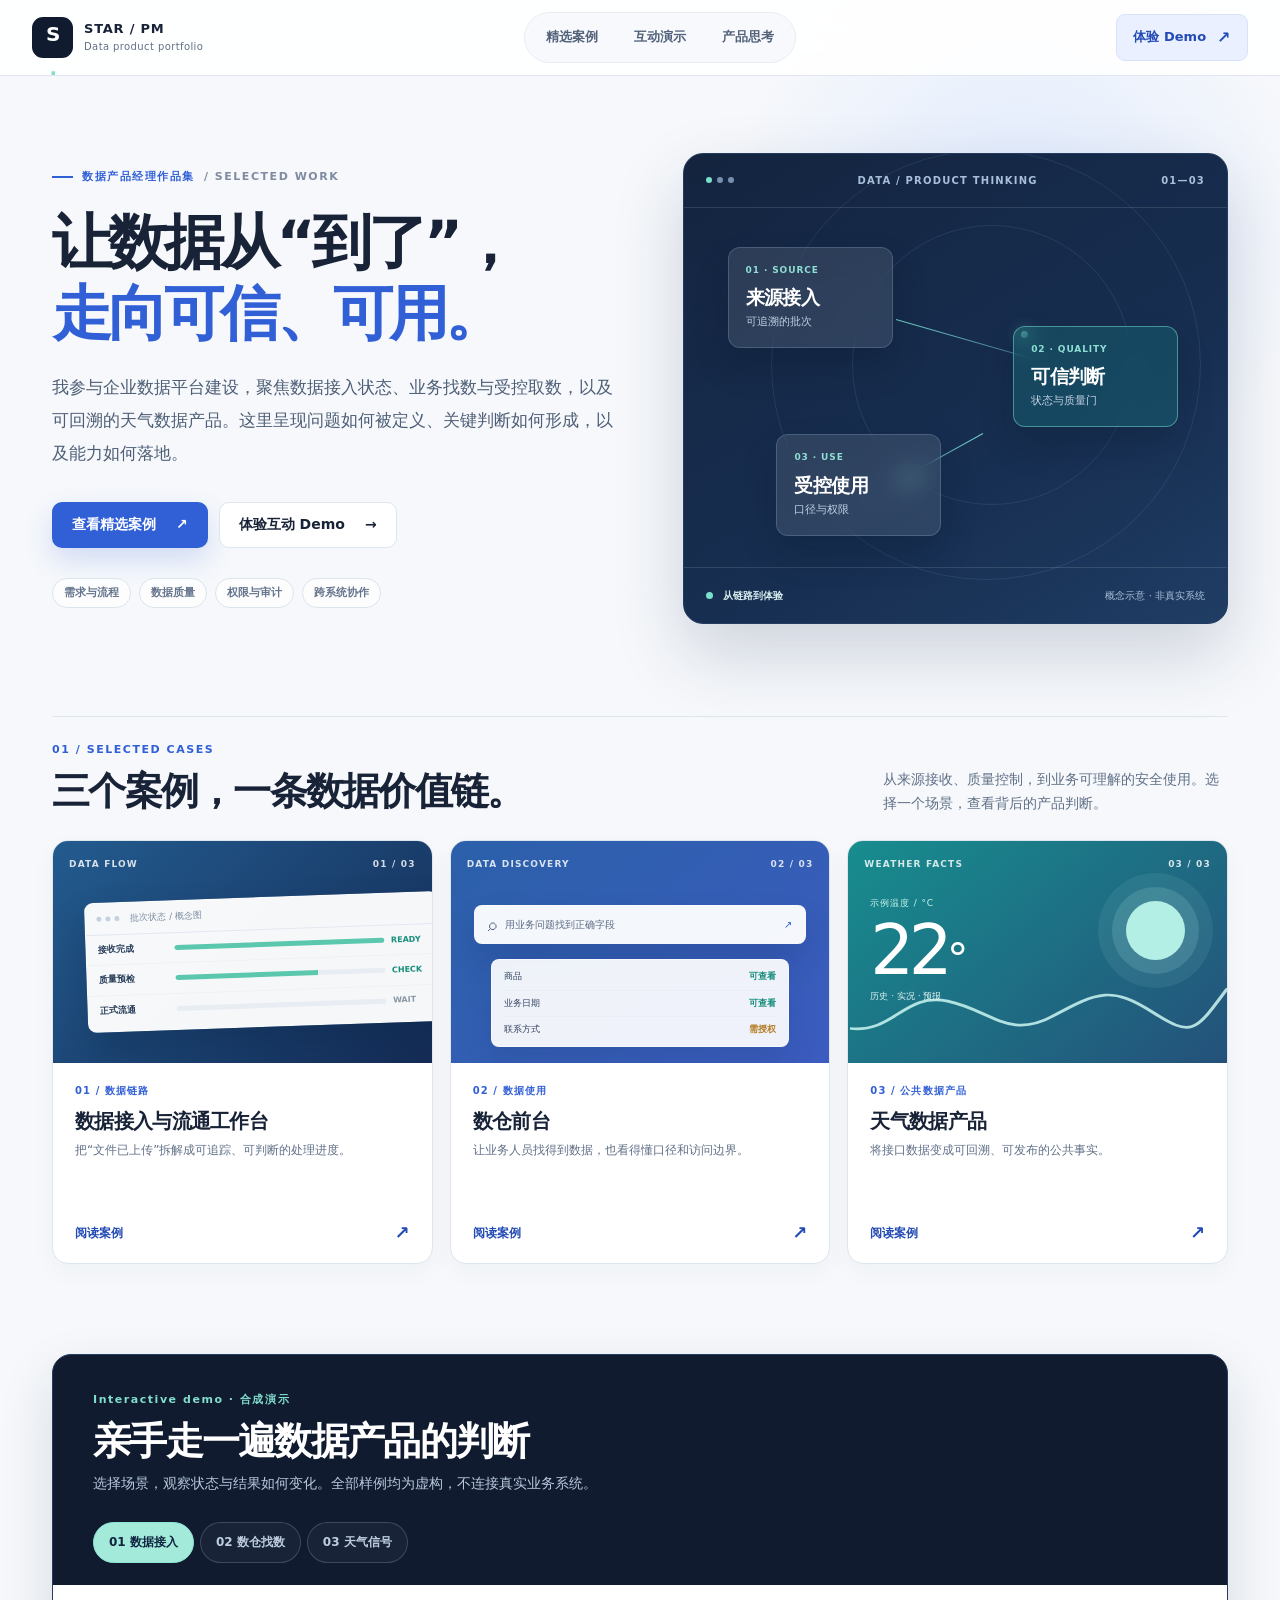
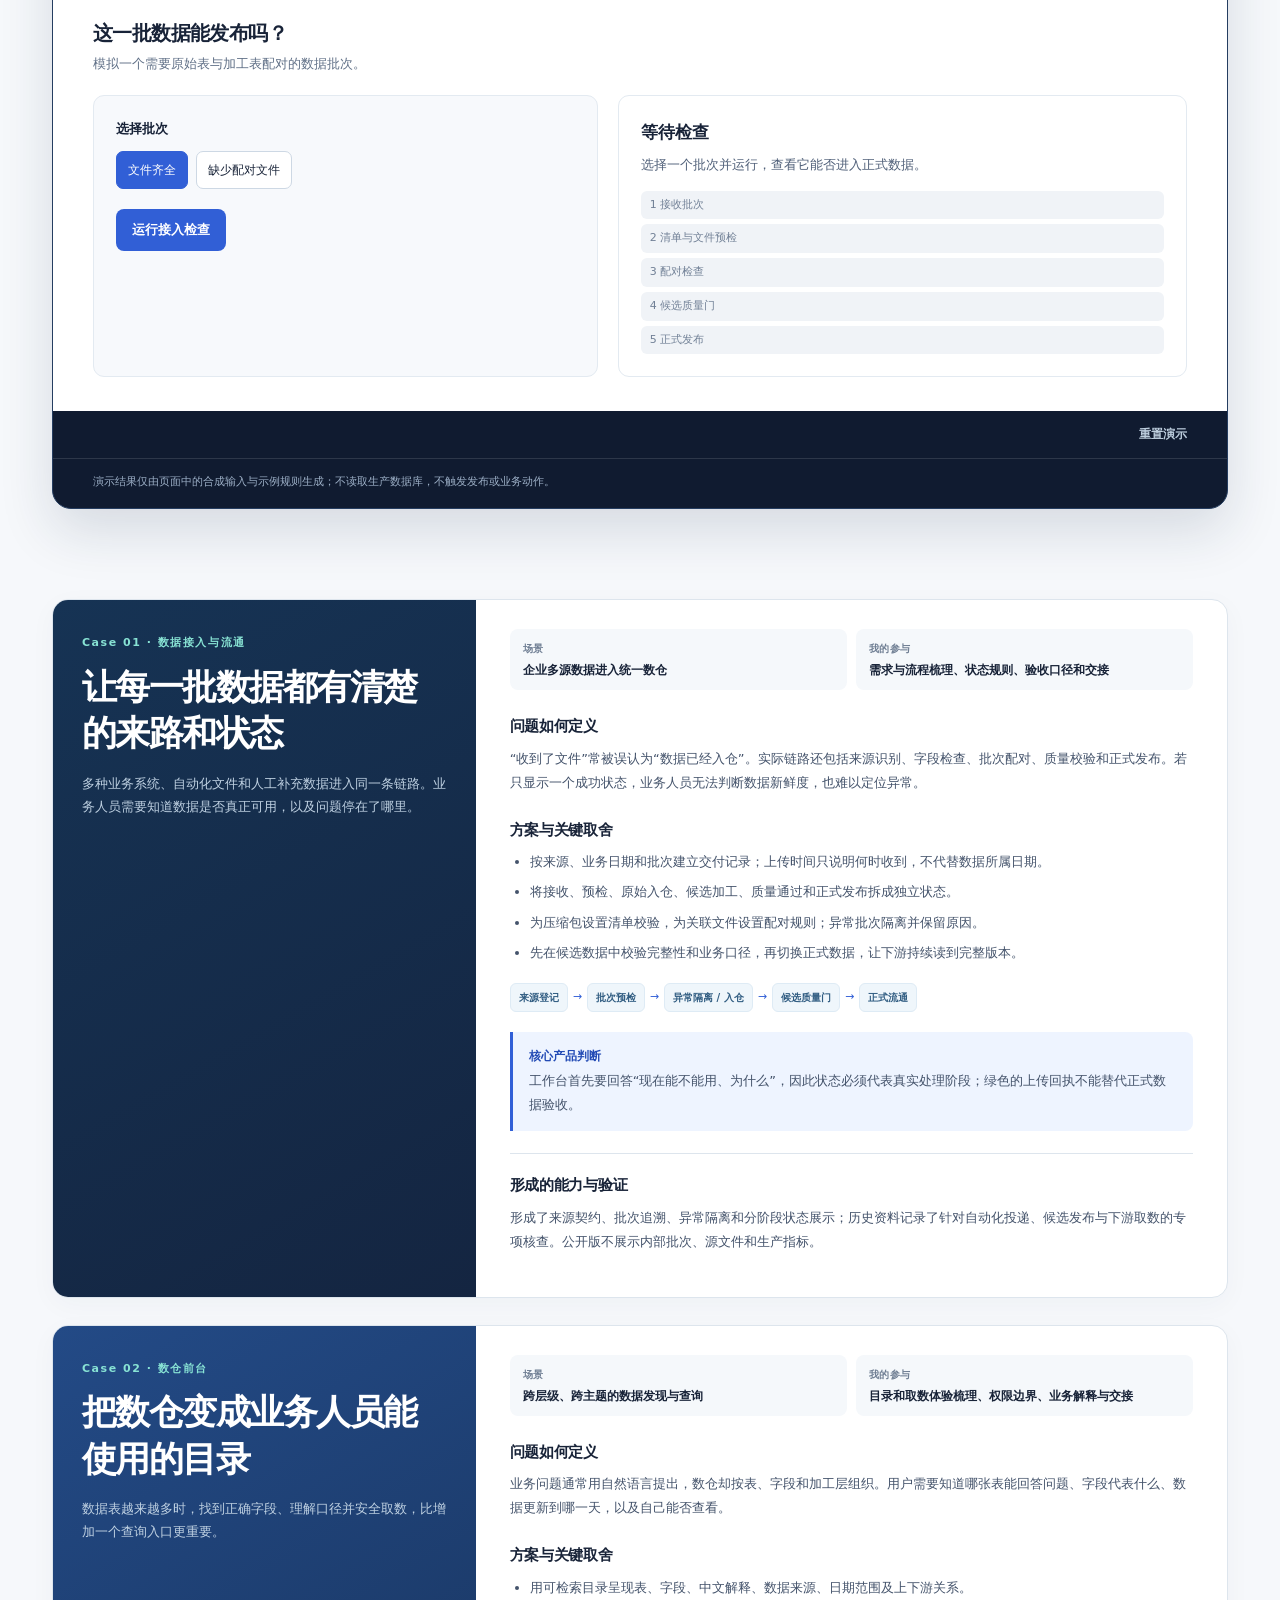
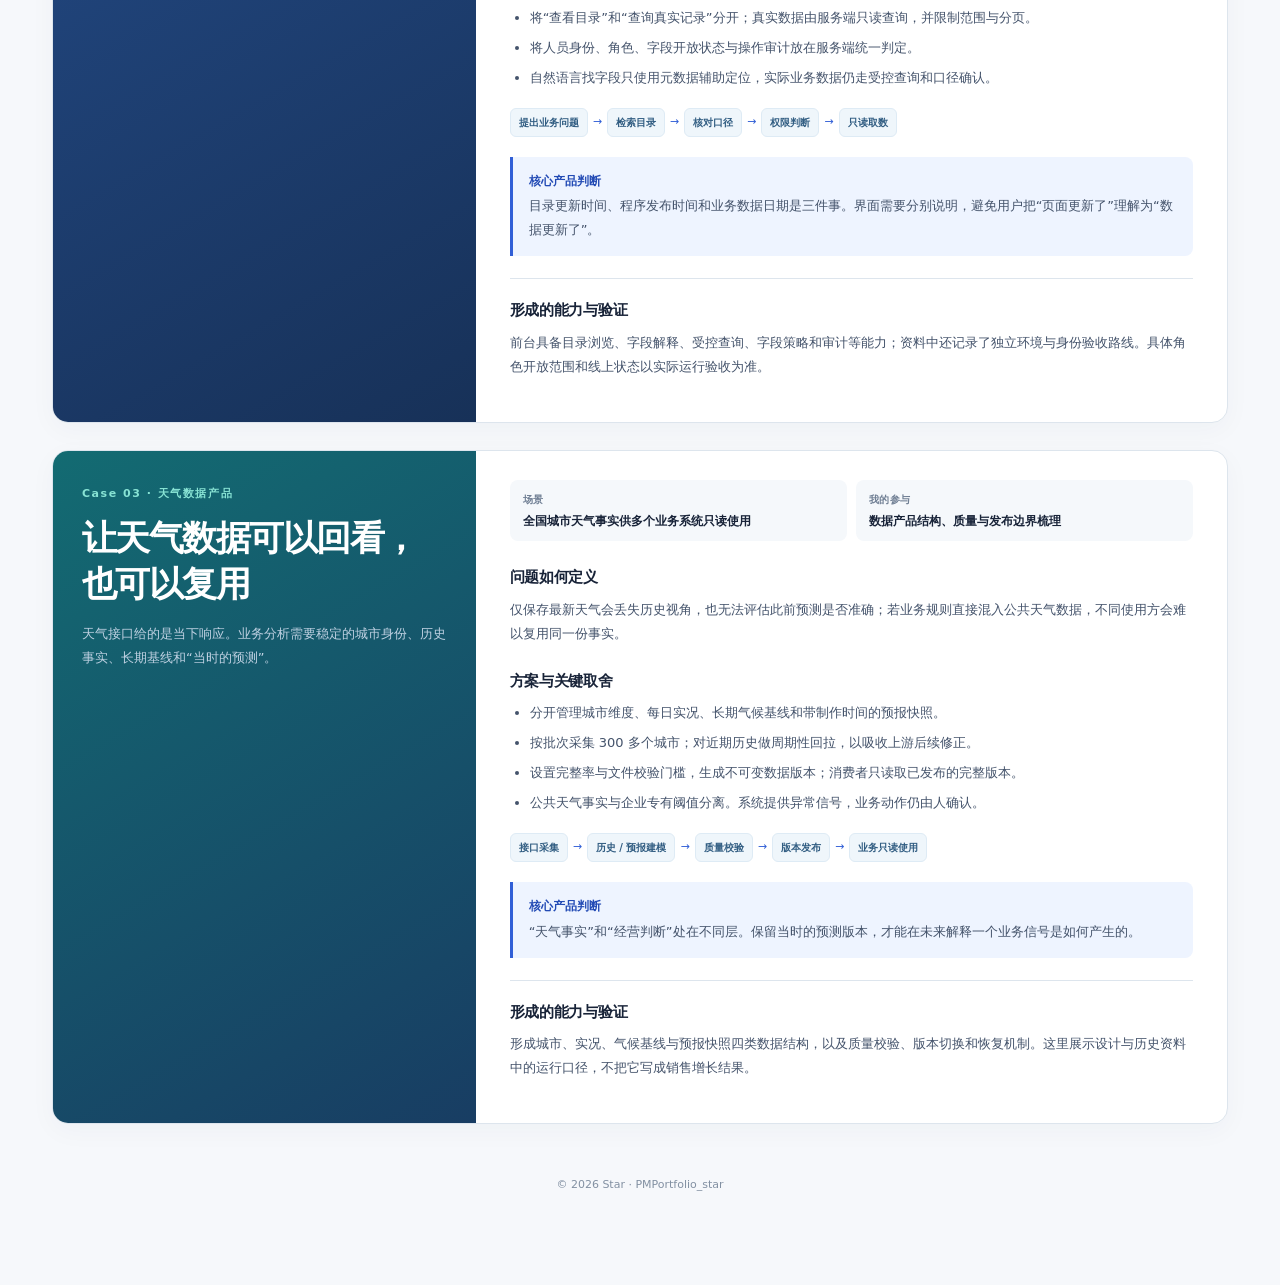
==== index.html @ f452aece "Refresh portfolio layout and case previews" ====
<!doctype html>
<html lang="zh-CN">
<head>
  <meta charset="utf-8">
  <meta name="viewport" content="width=device-width, initial-scale=1">
  <meta name="description" content="Star 的产品经理作品集：数据接入与流通工作台、数仓前台、天气数据产品三个案例。">
  <meta name="theme-color" content="#101b2d">
  <title>Star · 数据产品作品集</title>
  <link rel="icon" type="image/svg+xml" href="data:image/svg+xml,%3Csvg xmlns='http://www.w3.org/2000/svg' viewBox='0 0 64 64'%3E%3Crect width='64' height='64' rx='14' fill='%23101b2d'/%3E%3Cpath d='M14 45h36M17 35l11-16 9 13 10-9' fill='none' stroke='%23ffb45e' stroke-width='5' stroke-linecap='round' stroke-linejoin='round'/%3E%3C/svg%3E">
  <link rel="stylesheet" href="styles.css">
</head>
<body>
  <a class="skip-link" href="#content">跳转到正文</a>
  <header class="site-header">
    <a class="brand" href="#top" aria-label="Star 数据产品作品集首页"><span class="brand-mark">S<span class="brand-dot">.</span></span><span class="brand-copy"><strong>STAR / PM</strong><small>Data product portfolio</small></span></a>
    <nav class="site-nav" aria-label="主导航">
      <a href="#overview">精选案例</a>
      <a href="#demo">互动演示</a>
      <a href="#intake">产品思考</a>
    </nav>
    <a class="header-cta" href="#demo">体验 Demo <span aria-hidden="true">↗</span></a>
  </header>
  <div class="shell">
    <main id="content">
      <section class="hero" id="top" aria-labelledby="hero-title">
        <div class="hero-copy">
          <div class="eyebrow"><span class="eyebrow-line"></span> 数据产品经理作品集 <span class="eyebrow-en">/ SELECTED WORK</span></div>
          <h1 id="hero-title">让数据从“到了”，<br><em>走向可信、可用。</em></h1>
          <p class="lead">我参与企业数据平台建设，聚焦数据接入状态、业务找数与受控取数，以及可回溯的天气数据产品。这里呈现问题如何被定义、关键判断如何形成，以及能力如何落地。</p>
          <div class="hero-actions"><a class="button button-primary" href="#overview">查看精选案例 <span aria-hidden="true">↗</span></a><a class="button button-secondary" href="#demo">体验互动 Demo <span aria-hidden="true">→</span></a></div>
          <div class="hero-tags" aria-label="能力方向"><span>需求与流程</span><span>数据质量</span><span>权限与审计</span><span>跨系统协作</span></div>
        </div>
        <div class="hero-visual" role="img" aria-label="数据来源、质量校验与受控使用的抽象流程图；仅为概念示意">
          <div class="visual-topline"><span class="visual-dots"><i></i><i></i><i></i></span><span>DATA / PRODUCT THINKING</span><span>01—03</span></div>
          <div class="visual-canvas">
            <div class="visual-orbit orbit-one"></div><div class="visual-orbit orbit-two"></div>
            <div class="visual-node node-source"><span class="node-index">01 · SOURCE</span><strong>来源接入</strong><small>可追溯的批次</small></div>
            <div class="visual-line line-one"></div>
            <div class="visual-node node-quality"><span class="node-index">02 · QUALITY</span><strong>可信判断</strong><small>状态与质量门</small></div>
            <div class="visual-line line-two"></div>
            <div class="visual-node node-use"><span class="node-index">03 · USE</span><strong>受控使用</strong><small>口径与权限</small></div>
            <span class="visual-spark spark-one"></span><span class="visual-spark spark-two"></span>
          </div>
          <div class="visual-foot"><span><i class="live-dot"></i> 从链路到体验</span><span>概念示意 · 非真实系统</span></div>
        </div>
      </section>

      <section id="overview" aria-labelledby="overview-title">
        <div class="section-head"><div><div class="kicker">01 / SELECTED CASES</div><h2 id="overview-title">三个案例，一条数据价值链。</h2></div><p>从来源接收、质量控制，到业务可理解的安全使用。选择一个场景，查看背后的产品判断。</p></div>
        <div class="overview">
          <a class="project-card" href="#intake"><div class="project-cover cover-intake" aria-hidden="true"><div class="cover-label"><span>DATA FLOW</span><span>01 / 03</span></div><div class="mock-window"><div class="mock-top"><i></i><i></i><i></i><span>批次状态 / 概念图</span></div><div class="mock-row"><b>接收完成</b><span class="mock-progress"></span><em>READY</em></div><div class="mock-row"><b>质量预检</b><span class="mock-progress half"></span><em>CHECK</em></div><div class="mock-row"><b>正式流通</b><span class="mock-progress light"></span><em>WAIT</em></div></div></div><div class="project-copy"><span class="num">01 / 数据链路</span><strong>数据接入与流通工作台</strong><small>把“文件已上传”拆解成可追踪、可判断的处理进度。</small><span class="project-link">阅读案例 <span aria-hidden="true">↗</span></span></div></a>
          <a class="project-card" href="#catalog"><div class="project-cover cover-catalog" aria-hidden="true"><div class="cover-label"><span>DATA DISCOVERY</span><span>02 / 03</span></div><div class="mock-search"><span>⌕</span> 用业务问题找到正确字段 <i>↗</i></div><div class="mock-table"><div><span>商品</span><b>可查看</b></div><div><span>业务日期</span><b>可查看</b></div><div><span>联系方式</span><b class="restricted">需授权</b></div></div></div><div class="project-copy"><span class="num">02 / 数据使用</span><strong>数仓前台</strong><small>让业务人员找得到数据，也看得懂口径和访问边界。</small><span class="project-link">阅读案例 <span aria-hidden="true">↗</span></span></div></a>
          <a class="project-card" href="#weather"><div class="project-cover cover-weather" aria-hidden="true"><div class="cover-label"><span>WEATHER FACTS</span><span>03 / 03</span></div><div class="weather-graphic"><span class="weather-sun"></span><div class="weather-reading"><small>示例温度 / °C</small><strong>22<span>°</span></strong><span>历史 · 实况 · 预报</span></div><svg viewBox="0 0 320 90" preserveAspectRatio="none" aria-hidden="true"><path d="M0 62 C38 67 46 22 83 32 S135 75 173 48 S223 16 257 44 S293 66 320 19" fill="none" stroke="currentColor" stroke-width="3" stroke-linecap="round"/></svg></div></div><div class="project-copy"><span class="num">03 / 公共数据产品</span><strong>天气数据产品</strong><small>将接口数据变成可回溯、可发布的公共事实。</small><span class="project-link">阅读案例 <span aria-hidden="true">↗</span></span></div></a>
        </div>
      </section>

      <section class="demo" id="demo" aria-labelledby="demo-title">
        <div class="demo-head"><div class="kicker">Interactive demo · 合成演示</div><h2 id="demo-title">亲手走一遍数据产品的判断</h2><p>选择场景，观察状态与结果如何变化。全部样例均为虚构，不连接真实业务系统。</p></div>
        <div class="demo-tabs" role="tablist" aria-label="演示场景">
          <button type="button" id="tab-intake" role="tab" aria-controls="panel-intake" aria-selected="true" tabindex="0">01 数据接入</button>
          <button type="button" id="tab-catalog" role="tab" aria-controls="panel-catalog" aria-selected="false" tabindex="-1">02 数仓找数</button>
          <button type="button" id="tab-weather" role="tab" aria-controls="panel-weather" aria-selected="false" tabindex="-1">03 天气信号</button>
        </div>
        <div class="demo-panel" id="panel-intake" role="tabpanel" aria-labelledby="tab-intake">
          <h3>这一批数据能发布吗？</h3><p>模拟一个需要原始表与加工表配对的数据批次。</p>
          <div class="demo-layout">
            <div class="demo-input"><span class="input-label">选择批次</span><div class="choice-row" id="intake-choices"><button type="button" data-batch="complete" aria-pressed="true">文件齐全</button><button type="button" data-batch="missing" aria-pressed="false">缺少配对文件</button></div><button type="button" class="run-button" id="run-intake">运行接入检查</button></div>
            <div class="demo-result" id="intake-result" aria-live="polite"><strong>等待检查</strong><p>选择一个批次并运行，查看它能否进入正式数据。</p><ol class="stage-list" id="intake-stages"><li>1 接收批次</li><li>2 清单与文件预检</li><li>3 配对检查</li><li>4 候选质量门</li><li>5 正式发布</li></ol></div>
          </div>
        </div>
        <div class="demo-panel" id="panel-catalog" role="tabpanel" aria-labelledby="tab-catalog" hidden>
          <h3>找到数据，也看清访问边界</h3><p>用两类业务问题演示目录发现与字段权限的不同结果。</p>
          <div class="demo-layout">
            <div class="demo-input"><label for="demo-question">选择业务问题</label><select id="demo-question"><option value="sales">查看商品近七天销量</option><option value="contact">查看用户联系方式</option></select><button type="button" class="run-button" id="run-catalog">查找数据</button></div>
            <div class="demo-result" id="catalog-result" aria-live="polite"><strong>等待查找</strong><p>目录可以告诉用户数据在哪里；真实取数还要经过权限判断。</p></div>
          </div>
        </div>
        <div class="demo-panel" id="panel-weather" role="tabpanel" aria-labelledby="tab-weather" hidden>
          <h3>天气偏离常态时发生什么？</h3><p>调整合成实况温度，观察它与示例气候常态的差值。</p>
          <div class="demo-layout">
            <div class="demo-input"><label for="demo-temperature">示例城市实况温度</label><input id="demo-temperature" type="range" min="10" max="35" value="22" step="1"><div class="value-line"><span>10°C</span><strong id="temperature-value">22°C</strong><span>35°C</span></div><span class="note">示例常态 20°C；演示阈值为偏差达到 5°C。该阈值不代表正式业务规则。</span></div>
            <div class="demo-result" id="weather-result" aria-live="polite"><strong>等待计算</strong></div>
          </div>
        </div>
        <button type="button" class="demo-reset" id="reset-demo">重置演示</button>
        <div class="demo-disclaimer">演示结果仅由页面中的合成输入与示例规则生成；不读取生产数据库，不触发发布或业务动作。</div>
      </section>

      <article class="case" id="intake" aria-labelledby="intake-title">
        <div class="case-top"><div class="kicker">Case 01 · 数据接入与流通</div><h2 id="intake-title">让每一批数据都有清楚的来路和状态</h2><p class="case-intro">多种业务系统、自动化文件和人工补充数据进入同一条链路。业务人员需要知道数据是否真正可用，以及问题停在了哪里。</p></div>
        <div class="case-body">
          <dl class="meta"><div><dt>场景</dt><dd>企业多源数据进入统一数仓</dd></div><div><dt>我的参与</dt><dd>需求与流程梳理、状态规则、验收口径和交接</dd></div></dl>
          <h3>问题如何定义</h3><p>“收到了文件”常被误认为“数据已经入仓”。实际链路还包括来源识别、字段检查、批次配对、质量校验和正式发布。若只显示一个成功状态，业务人员无法判断数据新鲜度，也难以定位异常。</p>
          <h3>方案与关键取舍</h3>
          <ul><li>按来源、业务日期和批次建立交付记录；上传时间只说明何时收到，不代替数据所属日期。</li><li>将接收、预检、原始入仓、候选加工、质量通过和正式发布拆成独立状态。</li><li>为压缩包设置清单校验，为关联文件设置配对规则；异常批次隔离并保留原因。</li><li>先在候选数据中校验完整性和业务口径，再切换正式数据，让下游持续读到完整版本。</li></ul>
          <div class="flow" aria-label="接入流程"><span>来源登记</span><i>→</i><span>批次预检</span><i>→</i><span>异常隔离 / 入仓</span><i>→</i><span>候选质量门</span><i>→</i><span>正式流通</span></div>
          <div class="decision"><strong>核心产品判断</strong><p>工作台首先要回答“现在能不能用、为什么”，因此状态必须代表真实处理阶段；绿色的上传回执不能替代正式数据验收。</p></div>
          <div class="outcome"><h3>形成的能力与验证</h3><p>形成了来源契约、批次追溯、异常隔离和分阶段状态展示；历史资料记录了针对自动化投递、候选发布与下游取数的专项核查。公开版不展示内部批次、源文件和生产指标。</p></div>
        </div>
      </article>

      <article class="case" id="catalog" aria-labelledby="catalog-title">
        <div class="case-top"><div class="kicker">Case 02 · 数仓前台</div><h2 id="catalog-title">把数仓变成业务人员能使用的目录</h2><p class="case-intro">数据表越来越多时，找到正确字段、理解口径并安全取数，比增加一个查询入口更重要。</p></div>
        <div class="case-body">
          <dl class="meta"><div><dt>场景</dt><dd>跨层级、跨主题的数据发现与查询</dd></div><div><dt>我的参与</dt><dd>目录和取数体验梳理、权限边界、业务解释与交接</dd></div></dl>
          <h3>问题如何定义</h3><p>业务问题通常用自然语言提出，数仓却按表、字段和加工层组织。用户需要知道哪张表能回答问题、字段代表什么、数据更新到哪一天，以及自己能否查看。</p>
          <h3>方案与关键取舍</h3>
          <ul><li>用可检索目录呈现表、字段、中文解释、数据来源、日期范围及上下游关系。</li><li>将“查看目录”和“查询真实记录”分开；真实数据由服务端只读查询，并限制范围与分页。</li><li>将人员身份、角色、字段开放状态与操作审计放在服务端统一判定。</li><li>自然语言找字段只使用元数据辅助定位，实际业务数据仍走受控查询和口径确认。</li></ul>
          <div class="flow" aria-label="找数流程"><span>提出业务问题</span><i>→</i><span>检索目录</span><i>→</i><span>核对口径</span><i>→</i><span>权限判断</span><i>→</i><span>只读取数</span></div>
          <div class="decision"><strong>核心产品判断</strong><p>目录更新时间、程序发布时间和业务数据日期是三件事。界面需要分别说明，避免用户把“页面更新了”理解为“数据更新了”。</p></div>
          <div class="outcome"><h3>形成的能力与验证</h3><p>前台具备目录浏览、字段解释、受控查询、字段策略和审计等能力；资料中还记录了独立环境与身份验收路线。具体角色开放范围和线上状态以实际运行验收为准。</p></div>
        </div>
      </article>

      <article class="case" id="weather" aria-labelledby="weather-title">
        <div class="case-top"><div class="kicker">Case 03 · 天气数据产品</div><h2 id="weather-title">让天气数据可以回看，也可以复用</h2><p class="case-intro">天气接口给的是当下响应。业务分析需要稳定的城市身份、历史事实、长期基线和“当时的预测”。</p></div>
        <div class="case-body">
          <dl class="meta"><div><dt>场景</dt><dd>全国城市天气事实供多个业务系统只读使用</dd></div><div><dt>我的参与</dt><dd>数据产品结构、质量与发布边界梳理</dd></div></dl>
          <h3>问题如何定义</h3><p>仅保存最新天气会丢失历史视角，也无法评估此前预测是否准确；若业务规则直接混入公共天气数据，不同使用方会难以复用同一份事实。</p>
          <h3>方案与关键取舍</h3>
          <ul><li>分开管理城市维度、每日实况、长期气候基线和带制作时间的预报快照。</li><li>按批次采集 300 多个城市；对近期历史做周期性回拉，以吸收上游后续修正。</li><li>设置完整率与文件校验门槛，生成不可变数据版本；消费者只读取已发布的完整版本。</li><li>公共天气事实与企业专有阈值分离。系统提供异常信号，业务动作仍由人确认。</li></ul>
          <div class="flow" aria-label="天气数据流程"><span>接口采集</span><i>→</i><span>历史 / 预报建模</span><i>→</i><span>质量校验</span><i>→</i><span>版本发布</span><i>→</i><span>业务只读使用</span></div>
          <div class="decision"><strong>核心产品判断</strong><p>“天气事实”和“经营判断”处在不同层。保留当时的预测版本，才能在未来解释一个业务信号是如何产生的。</p></div>
          <div class="outcome"><h3>形成的能力与验证</h3><p>形成城市、实况、气候基线与预报快照四类数据结构，以及质量校验、版本切换和恢复机制。这里展示设计与历史资料中的运行口径，不把它写成销售增长结果。</p></div>
        </div>
      </article>

      <footer>© 2026 Star · PMPortfolio_star</footer>
    </main>
  </div>
  <script>
    const tabs = [...document.querySelectorAll('[role="tab"]')];
    const panels = tabs.map(tab => document.getElementById(tab.getAttribute('aria-controls')));
    function showTab(index, focus = false) {
      tabs.forEach((tab, i) => { tab.setAttribute('aria-selected', String(i === index)); tab.tabIndex = i === index ? 0 : -1; panels[i].hidden = i !== index; });
      if (focus) tabs[index].focus();
    }
    tabs.forEach((tab, index) => {
      tab.addEventListener('click', () => showTab(index));
      tab.addEventListener('keydown', event => {
        if (event.key === 'ArrowRight' || event.key === 'ArrowLeft') {
          event.preventDefault();
          showTab((index + (event.key === 'ArrowRight' ? 1 : tabs.length - 1)) % tabs.length, true);
        }
      });
    });

    let selectedBatch = 'complete';
    const batchButtons = [...document.querySelectorAll('[data-batch]')];
    batchButtons.forEach(button => button.addEventListener('click', () => {
      selectedBatch = button.dataset.batch;
      batchButtons.forEach(item => item.setAttribute('aria-pressed', String(item === button)));
    }));
    document.getElementById('run-intake').addEventListener('click', () => {
      const passed = selectedBatch === 'complete';
      const result = document.getElementById('intake-result');
      const stages = [...document.querySelectorAll('#intake-stages li')];
      result.querySelector('strong').textContent = passed ? '可发布：候选检查通过' : '已隔离：缺少配对文件';
      result.querySelector('p').textContent = passed
        ? '文件齐全并通过示例质量门；正式数据切换为完整的新版本。'
        : '接收与预检完成，但配对检查未通过。候选加工及正式发布停止，原版本继续可用。';
      stages.forEach((stage, i) => { stage.className = i < (passed ? 5 : 2) ? 'done' : i === 2 && !passed ? 'blocked' : ''; });
    });

    document.getElementById('run-catalog').addEventListener('click', () => {
      const restricted = document.getElementById('demo-question').value === 'contact';
      const result = document.getElementById('catalog-result');
      result.querySelector('strong').textContent = restricted ? '已定位字段，但访问受限' : '找到“销售主题汇总”数据集';
      result.querySelector('p').textContent = restricted
        ? '目录可解释字段用途；当前演示角色无权查看联系方式，服务端不返回记录。'
        : '建议字段：商品、业务日期、销量。核对统计口径后，可通过只读、分页的受控查询查看示例记录。';
    });

    const temperature = document.getElementById('demo-temperature');
    function updateWeather() {
      const value = Number(temperature.value);
      const delta = value - 20;
      const signal = Math.abs(delta) >= 5;
      document.getElementById('temperature-value').textContent = `${value}°C`;
      const result = document.getElementById('weather-result');
      result.querySelector('strong').textContent = signal ? '形成候选天气信号' : '未达到演示阈值';
      result.querySelector('p')?.remove();
      const paragraph = document.createElement('p');
      paragraph.textContent = `${delta === 0 ? '与示例常态一致。' : `相对示例常态${delta > 0 ? '偏高' : '偏低'} ${Math.abs(delta)}°C。`}${signal ? '系统提示复核，是否采取业务动作仍由人判断。' : '继续记录事实，无需触发示例预警。'}`;
      result.appendChild(paragraph);
    }
    temperature.addEventListener('input', updateWeather);
    updateWeather();

    document.getElementById('reset-demo').addEventListener('click', () => {
      showTab(0);
      selectedBatch = 'complete';
      batchButtons.forEach(button => button.setAttribute('aria-pressed', String(button.dataset.batch === 'complete')));
      const intake = document.getElementById('intake-result');
      intake.querySelector('strong').textContent = '等待检查';
      intake.querySelector('p').textContent = '选择一个批次并运行，查看它能否进入正式数据。';
      document.querySelectorAll('#intake-stages li').forEach(stage => { stage.className = ''; });
      document.getElementById('demo-question').value = 'sales';
      const catalog = document.getElementById('catalog-result');
      catalog.querySelector('strong').textContent = '等待查找';
      catalog.querySelector('p').textContent = '目录可以告诉用户数据在哪里；真实取数还要经过权限判断。';
      temperature.value = '22';
      updateWeather();
    });
  </script>
</body>
</html>
---- styles.css ----
:root {
  color-scheme: light;
  --ink: #182338;
  --ink-deep: #101b30;
  --muted: #607087;
  --line: #dde5ed;
  --paper: #f6f8fb;
  --white: #ffffff;
  --blue: #315fd6;
  --blue-deep: #234bb5;
  --blue-soft: #eaf0ff;
  --teal: #138b85;
  --teal-soft: #e6f7f3;
  --shadow: 0 20px 54px rgba(24, 43, 82, .075);
}

* { box-sizing: border-box; }
html { scroll-behavior: smooth; }
body {
  margin: 0;
  color: var(--ink);
  background: var(--paper);
  font: 16px/1.7 system-ui, -apple-system, "Segoe UI", "Microsoft YaHei", sans-serif;
}
a { color: inherit; text-decoration: none; }
button, select, input { font: inherit; }
a:focus-visible, button:focus-visible, select:focus-visible, input:focus-visible {
  outline: 3px solid #6c91f5;
  outline-offset: 3px;
}
button { cursor: pointer; }
.skip-link {
  position: fixed;
  z-index: 100;
  top: -80px;
  left: 16px;
  padding: 9px 14px;
  color: #fff;
  background: var(--ink-deep);
  border-radius: 8px;
}
.skip-link:focus { top: 12px; }
.site-header {
  position: sticky;
  z-index: 50;
  top: 0;
  display: flex;
  align-items: center;
  justify-content: space-between;
  gap: 24px;
  min-height: 76px;
  padding: 12px max(32px, calc((100vw - 1240px)/2));
  border-bottom: 1px solid rgba(220, 228, 238, .9);
  background: rgba(255, 255, 255, .89);
  backdrop-filter: blur(20px);
}
.brand { display: flex; align-items: center; gap: 11px; min-width: 160px; }
.brand-mark {
  display: grid;
  place-items: center;
  width: 41px;
  height: 41px;
  border-radius: 11px;
  color: #fff;
  background: var(--ink-deep);
  font-size: 20px;
  font-weight: 850;
  letter-spacing: -.07em;
}
.brand-dot { color: #83ddcc; }
.brand-copy strong, .brand-copy small { display: block; line-height: 1.15; }
.brand-copy strong { font-size: 13px; font-weight: 850; letter-spacing: .06em; }
.brand-copy small { margin-top: 4px; color: var(--muted); font-size: 10px; letter-spacing: .04em; }
.site-nav {
  display: flex;
  align-items: center;
  gap: 4px;
  padding: 5px;
  border: 1px solid #e7ecf2;
  border-radius: 100px;
  background: #f7f9fc;
}
.site-nav a {
  padding: 8px 16px;
  border-radius: 100px;
  color: #52627a;
  font-size: 13px;
  font-weight: 700;
  transition: color .2s, background .2s;
}
.site-nav a:hover { color: var(--blue); background: #fff; }
.header-cta {
  display: inline-flex;
  align-items: center;
  gap: 11px;
  min-width: 132px;
  justify-content: center;
  padding: 9px 15px;
  border: 1px solid #d8e2f9;
  border-radius: 9px;
  color: var(--blue-deep);
  background: var(--blue-soft);
  font-size: 13px;
  font-weight: 800;
}
.header-cta:hover { background: #dce7ff; }
.header-cta span { font-size: 16px; }
.shell { max-width: 1240px; margin: auto; padding: 0 32px 90px; }
main { min-width: 0; }
section, article { scroll-margin-top: 100px; }

.hero {
  position: relative;
  display: grid;
  grid-template-columns: minmax(0, 1.02fr) minmax(0, .98fr);
  align-items: center;
  gap: clamp(32px, 5vw, 80px);
  min-height: 640px;
  padding: 64px 0 80px;
}
.hero::before {
  position: absolute;
  z-index: -1;
  top: -170px;
  right: -10%;
  width: 650px;
  height: 650px;
  border-radius: 50%;
  background: radial-gradient(circle, rgba(214, 228, 255, .7), transparent 64%);
  content: "";
  pointer-events: none;
}
.eyebrow, .kicker {
  color: var(--blue);
  font-size: 11px;
  font-weight: 850;
  letter-spacing: .14em;
}
.eyebrow { display: flex; align-items: center; gap: 9px; }
.eyebrow-line { width: 21px; height: 2px; background: var(--blue); }
.eyebrow-en { color: #7f8ba0; }
h1, h2, h3, p { margin-top: 0; }
h1 {
  margin: 22px 0 22px;
  font-size: clamp(43px, 4.65vw, 66px);
  font-weight: 850;
  letter-spacing: -.065em;
  line-height: 1.18;
}
h1 em { color: var(--blue); font-style: normal; }
.lead { max-width: 600px; margin: 0; color: #4d5e76; font-size: 17px; line-height: 1.94; }
.hero-actions { display: flex; flex-wrap: wrap; gap: 11px; margin: 32px 0 30px; }
.button {
  display: inline-flex;
  align-items: center;
  justify-content: center;
  gap: 20px;
  min-height: 46px;
  padding: 10px 19px;
  border: 1px solid transparent;
  border-radius: 10px;
  font-size: 14px;
  font-weight: 800;
  transition: transform .2s, background .2s, border-color .2s;
}
.button:hover { transform: translateY(-2px); }
.button-primary { color: #fff; background: var(--blue); box-shadow: 0 12px 28px rgba(49, 95, 214, .19); }
.button-primary:hover { background: var(--blue-deep); }
.button-secondary { color: var(--ink); background: #fff; border-color: var(--line); }
.button-secondary:hover { border-color: #aabce8; }
.hero-tags { display: flex; flex-wrap: wrap; gap: 8px; }
.hero-tags span {
  padding: 5px 11px;
  border: 1px solid #dce4ec;
  border-radius: 100px;
  color: #65758d;
  background: rgba(255,255,255,.75);
  font-size: 11px;
  font-weight: 700;
}
.hero-visual {
  position: relative;
  min-height: 470px;
  overflow: hidden;
  border: 1px solid #243c60;
  border-radius: 20px;
  color: #fff;
  background: linear-gradient(150deg, #14243f, #172f52 65%, #203d64);
  box-shadow: 0 30px 70px rgba(22, 45, 83, .18);
}
.visual-topline, .visual-foot { display: flex; align-items: center; justify-content: space-between; }
.visual-topline {
  position: relative;
  z-index: 2;
  min-height: 54px;
  padding: 0 22px;
  border-bottom: 1px solid rgba(255,255,255,.12);
  color: #a9bfd9;
  font-size: 10px;
  font-weight: 800;
  letter-spacing: .12em;
}
.visual-dots { display: flex; gap: 5px; }
.visual-dots i { width: 6px; height: 6px; border-radius: 50%; background: #7790b2; }
.visual-dots i:first-child { background: #7be0cb; }
.visual-canvas { position: relative; height: 359px; }
.visual-orbit { position: absolute; border: 1px solid rgba(126, 168, 218, .14); border-radius: 50%; }
.orbit-one { width: 430px; height: 430px; top: -58px; left: 16%; }
.orbit-two { width: 280px; height: 280px; top: 17px; left: 31%; }
.visual-node {
  position: absolute;
  z-index: 3;
  display: flex;
  flex-direction: column;
  min-width: 165px;
  padding: 15px 17px;
  border: 1px solid rgba(165, 196, 231, .23);
  border-radius: 12px;
  background: rgba(255,255,255,.105);
  box-shadow: 0 18px 35px rgba(7, 17, 32, .19);
  backdrop-filter: blur(12px);
}
.node-source { top: 39px; left: 8%; }
.node-quality { top: 118px; right: 9%; border-color: rgba(124, 224, 203, .5); background: rgba(24, 130, 132, .31); }
.node-use { bottom: 31px; left: 17%; }
.node-index { color: #8fded3; font-size: 9px; font-weight: 800; letter-spacing: .1em; }
.visual-node strong { margin: 3px 0 0; font-size: 19px; letter-spacing: -.03em; }
.visual-node small { color: #c0d1e4; font-size: 11px; }
.visual-line { position: absolute; height: 1px; transform-origin: left center; background: linear-gradient(90deg, #6ed1c7, rgba(113, 160, 222, .35)); }
.line-one { top: 111px; left: 39%; width: 31%; transform: rotate(16deg); }
.line-two { top: 225px; left: 55%; width: 26%; transform: rotate(151deg); }
.visual-spark { position: absolute; width: 7px; height: 7px; border-radius: 50%; background: #8cf1dc; box-shadow: 0 0 15px #8cf1dc; }
.spark-one { top: 123px; left: 62%; }
.spark-two { top: 267px; left: 41%; }
.visual-foot { min-height: 56px; padding: 0 22px; border-top: 1px solid rgba(255,255,255,.12); color: #a9bfd9; font-size: 10px; }
.visual-foot span:first-child { color: #d9eeef; font-weight: 750; }
.live-dot { display: inline-block; width: 7px; height: 7px; margin-right: 6px; border-radius: 50%; background: #7be0cb; }

.section-head {
  display: flex;
  align-items: end;
  justify-content: space-between;
  gap: 32px;
  padding: 24px 0 25px;
  border-top: 1px solid var(--line);
}
.section-head h2 { margin: 7px 0 0; font-size: clamp(28px, 3vw, 39px); line-height: 1.27; letter-spacing: -.045em; }
.section-head p { max-width: 345px; margin: 0; color: var(--muted); font-size: 14px; }
.overview { display: grid; grid-template-columns: repeat(3, minmax(0, 1fr)); gap: 17px; }
.project-card {
  min-width: 0;
  overflow: hidden;
  border: 1px solid var(--line);
  border-radius: 16px;
  background: #fff;
  box-shadow: 0 8px 26px rgba(23, 44, 85, .035);
  transition: transform .22s, box-shadow .22s, border-color .22s;
}
.project-card:hover { transform: translateY(-5px); border-color: #adc4e9; box-shadow: var(--shadow); }
.project-cover { position: relative; height: 222px; overflow: hidden; padding: 16px; }
.cover-label { position: relative; z-index: 2; display: flex; justify-content: space-between; color: rgba(255,255,255,.82); font-size: 9px; font-weight: 850; letter-spacing: .13em; }
.cover-intake { color: #fff; background: linear-gradient(135deg, #235b8f, #142c56); }
.cover-catalog { color: #fff; background: linear-gradient(140deg, #2b60a9, #3c5cc0); }
.cover-weather { color: #fff; background: linear-gradient(140deg, #178d8e, #24517a); }
.mock-window { position: absolute; top: 56px; right: -8px; left: 33px; padding-bottom: 6px; border: 1px solid rgba(255,255,255,.45); border-radius: 9px; background: rgba(255,255,255,.96); box-shadow: 0 18px 35px rgba(5,21,51,.22); color: #263b57; transform: rotate(-2deg); }
.mock-top { display: flex; align-items: center; gap: 4px; height: 32px; padding: 0 11px; border-bottom: 1px solid #e2e8f1; color: #7c8ca1; font-size: 9px; }
.mock-top i { width: 5px; height: 5px; border-radius: 50%; background: #c5d1e0; }
.mock-top span { margin-left: 7px; }
.mock-row { display: grid; grid-template-columns: 70px 1fr 36px; align-items: center; gap: 7px; padding: 7px 11px; border-bottom: 1px solid #eff2f6; font-size: 9px; }
.mock-row:last-child { border-bottom: 0; }
.mock-row b { font-weight: 700; }
.mock-row em { color: #168d7b; font-size: 8px; font-style: normal; font-weight: 800; }
.mock-row:last-child em { color: #8996a6; }
.mock-progress { height: 5px; border-radius: 99px; background: #5bc8ae; }
.mock-progress.half { background: linear-gradient(90deg,#5bc8ae 68%,#e7edf3 68%); }
.mock-progress.light { background: #e7edf3; }
.mock-search { position: absolute; top: 64px; right: 23px; left: 23px; display: flex; align-items: center; gap: 8px; padding: 10px 13px; border: 1px solid rgba(255,255,255,.32); border-radius: 8px; background: rgba(255,255,255,.95); color: #5b6a83; box-shadow: 0 16px 30px rgba(16, 32, 72, .16); font-size: 10px; }
.mock-search span { font-size: 17px; line-height: 1; }
.mock-search i { margin-left: auto; color: var(--blue); font-style: normal; }
.mock-table { position: absolute; top: 118px; right: 40px; left: 40px; padding: 4px 10px; border: 1px solid rgba(255,255,255,.5); border-radius: 8px; background: rgba(255,255,255,.92); color: #344360; box-shadow: 0 16px 30px rgba(16,32,72,.12); }
.mock-table div { display: flex; justify-content: space-between; gap: 10px; padding: 5px 2px; border-bottom: 1px solid #e9edf4; font-size: 9px; }
.mock-table div:last-child { border: 0; }
.mock-table b { color: #168d7b; font-weight: 800; }
.mock-table .restricted { color: #b67e27; }
.weather-graphic { position: absolute; inset: 55px 22px 18px; }
.weather-sun { position: absolute; top: 5px; right: 20px; width: 59px; height: 59px; border-radius: 50%; background: #b4efe5; box-shadow: 0 0 0 14px rgba(188,241,230,.15),0 0 0 28px rgba(188,241,230,.08); }
.weather-reading { position: relative; z-index: 2; display: flex; flex-direction: column; }
.weather-reading small { color: #c8f6ec; font-size: 9px; letter-spacing: .1em; }
.weather-reading strong { margin: 1px 0 0; font-size: 69px; font-weight: 500; line-height: 1.1; letter-spacing: -.08em; }
.weather-reading strong span { font-size: 43px; }
.weather-reading > span { color: #e2f5f2; font-size: 9px; }
.weather-graphic svg { position: absolute; right: -22px; bottom: -9px; left: -20px; width: calc(100% + 42px); height: 82px; color: rgba(214,255,248,.8); }
.project-copy { display: flex; flex-direction: column; min-height: 200px; padding: 19px 22px 20px; }
.project-copy .num { color: var(--blue); font-size: 10px; font-weight: 850; letter-spacing: .11em; }
.project-copy strong { margin: 8px 0 5px; font-size: 20px; line-height: 1.4; letter-spacing: -.035em; }
.project-copy small { color: var(--muted); font-size: 12px; line-height: 1.7; }
.project-link { display: flex; align-items: center; justify-content: space-between; margin-top: auto; padding-top: 17px; color: var(--blue-deep); font-size: 12px; font-weight: 850; }
.project-link span { font-size: 18px; line-height: 1; }

.demo { overflow: hidden; margin-top: 90px; border: 1px solid #253d60; border-radius: 19px; color: #fff; background: var(--ink-deep); box-shadow: 0 22px 54px rgba(19,39,73,.14); }
.demo-head { padding: 36px 40px 27px; }
.demo-head .kicker { color: #82ddcc; }
.demo-head h2 { margin: 7px 0 5px; font-size: clamp(28px, 3vw, 38px); letter-spacing: -.045em; line-height: 1.3; }
.demo-head p { max-width: 650px; margin: 0; color: #b8c9dd; font-size: 14px; }
.demo-tabs { display: flex; gap: 6px; overflow-x: auto; padding: 0 40px 22px; }
.demo-tabs button { flex: 0 0 auto; padding: 9px 15px; border: 1px solid rgba(255,255,255,.17); border-radius: 100px; color: #bdcde0; background: rgba(255,255,255,.04); font-size: 12px; font-weight: 750; }
.demo-tabs button:hover { background: rgba(255,255,255,.1); }
.demo-tabs button[aria-selected="true"] { border-color: #8de6d4; color: #102541; background: #a3eadb; }
.demo-panel { padding: 31px 40px 34px; background: #fff; color: var(--ink); }
.demo-panel[hidden] { display: none; }
.demo-panel h3 { margin: 0 0 3px; font-size: 20px; letter-spacing: -.03em; }
.demo-panel > p { margin: 0 0 20px; color: var(--muted); font-size: 13px; }
.demo-layout { display: grid; grid-template-columns: minmax(0, .94fr) minmax(0, 1.06fr); gap: 20px; }
.demo-input, .demo-result { min-width: 0; min-height: 220px; padding: 22px; border: 1px solid #e3eaf1; border-radius: 11px; }
.demo-input { background: #f7f9fc; }
.demo-result { background: #fff; }
.demo-input label, .demo-input .input-label { display: block; margin-bottom: 11px; font-size: 13px; font-weight: 800; }
.choice-row { display: flex; flex-wrap: wrap; gap: 8px; margin-bottom: 20px; }
.choice-row button { padding: 8px 11px; border: 1px solid #cdd8e4; border-radius: 7px; color: var(--ink); background: #fff; font-size: 12px; }
.choice-row button[aria-pressed="true"] { border-color: var(--blue); color: #fff; background: var(--blue); }
.run-button { padding: 10px 16px; border: 0; border-radius: 8px; color: #fff; background: var(--blue); font-size: 13px; font-weight: 800; }
.run-button:hover { background: var(--blue-deep); }
.demo-result strong { display: block; font-size: 17px; }
.demo-result p { margin: 7px 0 0; color: #506079; font-size: 13px; }
.stage-list { display: grid; gap: 5px; margin: 15px 0 0; padding: 0; list-style: none; }
.stage-list li { padding: 5px 9px; border-radius: 6px; color: #718096; background: #f0f3f7; font-size: 11px; }
.stage-list li.done { color: #186e5a; background: var(--teal-soft); }
.stage-list li.blocked { color: #a45a1e; background: #fff1e3; }
.demo-input select { width: 100%; margin-bottom: 18px; padding: 10px 12px; border: 1px solid #cbd7e4; border-radius: 8px; background: #fff; font-size: 13px; }
.demo-input input[type="range"] { width: 100%; accent-color: var(--blue); }
.value-line { display: flex; justify-content: space-between; gap: 12px; margin: 8px 0 14px; font-size: 12px; }
.value-line strong { font-size: 18px; }
.note { color: var(--muted); font-size: 11px; line-height: 1.65; }
.demo-reset { display: block; margin: 0 28px 0 auto; padding: 13px 12px; border: 0; color: #bdcede; background: transparent; font-size: 12px; font-weight: 750; }
.demo-reset:hover { color: #fff; }
.demo-disclaimer { padding: 14px 40px 17px; border-top: 1px solid rgba(255,255,255,.12); color: #9cafc6; font-size: 11px; }

.case { display: grid; grid-template-columns: minmax(250px,.36fr) minmax(0,.64fr); overflow: hidden; margin-top: 27px; border: 1px solid var(--line); border-radius: 16px; background: #fff; box-shadow: 0 7px 27px rgba(23,44,85,.035); }
.case#intake { margin-top: 90px; }
.case-top { padding: 34px 29px; color: #fff; background: linear-gradient(150deg, #163354, #142541); }
.case#catalog .case-top { background: linear-gradient(150deg, #234a86, #173158); }
.case#weather .case-top { background: linear-gradient(150deg, #136b72, #183d63); }
.case-top .kicker { color: #88e3d4; }
.case h2 { margin: 11px 0 15px; font-size: clamp(25px, 2.7vw, 35px); line-height: 1.34; letter-spacing: -.045em; }
.case-intro { margin: 0; color: #bfd1e2; font-size: 13px; line-height: 1.8; }
.case-body { padding: 29px 34px 33px; }
.meta { display: grid; grid-template-columns: repeat(2,minmax(0,1fr)); gap: 9px; margin: 0 0 24px; }
.meta div { padding: 11px 13px; border-radius: 8px; background: #f5f8fb; }
dt { color: #6f7e93; font-size: 10px; font-weight: 800; letter-spacing: .05em; }
dd { margin: 4px 0 0; font-size: 12px; font-weight: 700; line-height: 1.5; }
.case-body h3 { margin: 23px 0 7px; font-size: 15px; letter-spacing: -.02em; }
.case-body p, .case-body li { color: #44536b; font-size: 13px; line-height: 1.85; }
.case-body p { margin-bottom: 10px; }
.case ul { margin: 0; padding-left: 1.25em; }
.case li { margin: 6px 0; }
.flow { display: flex; align-items: center; flex-wrap: wrap; gap: 5px; margin: 18px 0 4px; }
.flow span { padding: 5px 8px; border: 1px solid #deebf5; border-radius: 6px; color: #315d82; background: #eff6fb; font-size: 10px; font-weight: 750; }
.flow i { color: var(--blue); font-size: 11px; font-style: normal; }
.decision { margin: 20px 0 0; padding: 14px 16px; border-left: 3px solid var(--blue); border-radius: 0 8px 8px 0; background: #eef4ff; }
.decision strong { display: block; margin-bottom: 3px; color: var(--blue-deep); font-size: 12px; }
.decision p { margin: 0; }
.outcome { margin-top: 22px; padding-top: 5px; border-top: 1px solid var(--line); }
.outcome h3 { margin-top: 14px; }
footer { padding: 52px 0 0; color: #8290a2; font-size: 11px; text-align: center; }

@media (max-width: 1040px) {
  .hero { gap: 26px; min-height: 580px; }
  h1 { font-size: clamp(39px, 5vw, 54px); }
  .hero-visual { min-height: 445px; }
  .visual-canvas { height: 334px; }
  .overview { gap: 12px; }
  .project-copy { padding: 17px 18px 18px; }
  .project-copy strong { font-size: 18px; }
}
@media (max-width: 820px) {
  .site-header { padding: 11px 24px; }
  .site-nav { display: none; }
  .shell { padding: 0 24px 70px; }
  .hero { grid-template-columns: 1fr; padding: 52px 0 62px; min-height: 0; }
  .hero-visual { min-height: 425px; }
  .visual-canvas { height: 315px; }
  .overview { grid-template-columns: repeat(2,minmax(0,1fr)); }
  .project-card:last-child { grid-column: span 2; }
  .project-card:last-child .project-cover { height: 215px; }
  .case { grid-template-columns: 1fr; }
  .case-top { padding: 29px 31px; }
}
@media (max-width: 600px) {
  .site-header { min-height: 65px; padding: 9px 17px; }
  .brand { min-width: 0; }
  .brand-copy small { display: none; }
  .header-cta { min-width: 0; padding: 8px 10px; font-size: 11px; }
  .shell { padding: 0 17px 55px; }
  .hero { gap: 30px; padding: 46px 0 54px; }
  .eyebrow-en { display: none; }
  h1 { font-size: clamp(38px, 9vw, 51px); }
  .lead { font-size: 14px; }
  .hero-actions { margin: 25px 0; }
  .button { width: 100%; justify-content: space-between; }
  .hero-visual { min-height: 360px; }
  .visual-topline { min-height: 45px; padding: 0 13px; font-size: 8px; }
  .visual-topline span:last-child { display: none; }
  .visual-canvas { height: 267px; }
  .visual-node { min-width: 128px; padding: 10px 12px; }
  .visual-node strong { font-size: 15px; }
  .visual-node small { font-size: 9px; }
  .node-index { font-size: 7px; }
  .node-source { top: 18px; left: 6%; }
  .node-quality { top: 88px; right: 5%; }
  .node-use { bottom: 17px; left: 12%; }
  .visual-foot { min-height: 48px; padding: 0 14px; font-size: 8px; }
  .section-head { display: block; padding: 26px 0 20px; }
  .section-head p { margin-top: 10px; }
  .overview { grid-template-columns: 1fr; gap: 15px; }
  .project-card:last-child { grid-column: auto; }
  .project-cover, .project-card:last-child .project-cover { height: 220px; }
  .project-copy { min-height: 170px; }
  .demo { margin-top: 64px; }
  .demo-head { padding: 26px 22px 20px; }
  .demo-tabs { padding: 0 21px 18px; }
  .demo-panel { padding: 24px 20px; }
  .demo-layout { grid-template-columns: 1fr; gap: 12px; }
  .demo-input, .demo-result { min-height: 0; padding: 18px; }
  .demo-reset { margin-right: 13px; }
  .demo-disclaimer { padding: 13px 21px 17px; }
  .case#intake { margin-top: 64px; }
  .case { margin-top: 20px; }
  .case-top { padding: 25px 22px; }
  .case-body { padding: 21px 22px 25px; }
  .meta { grid-template-columns: 1fr; }
}
@media (prefers-reduced-motion: reduce) {
  html { scroll-behavior: auto; }
  .button, .project-card, .site-nav a { transition: none; }
}
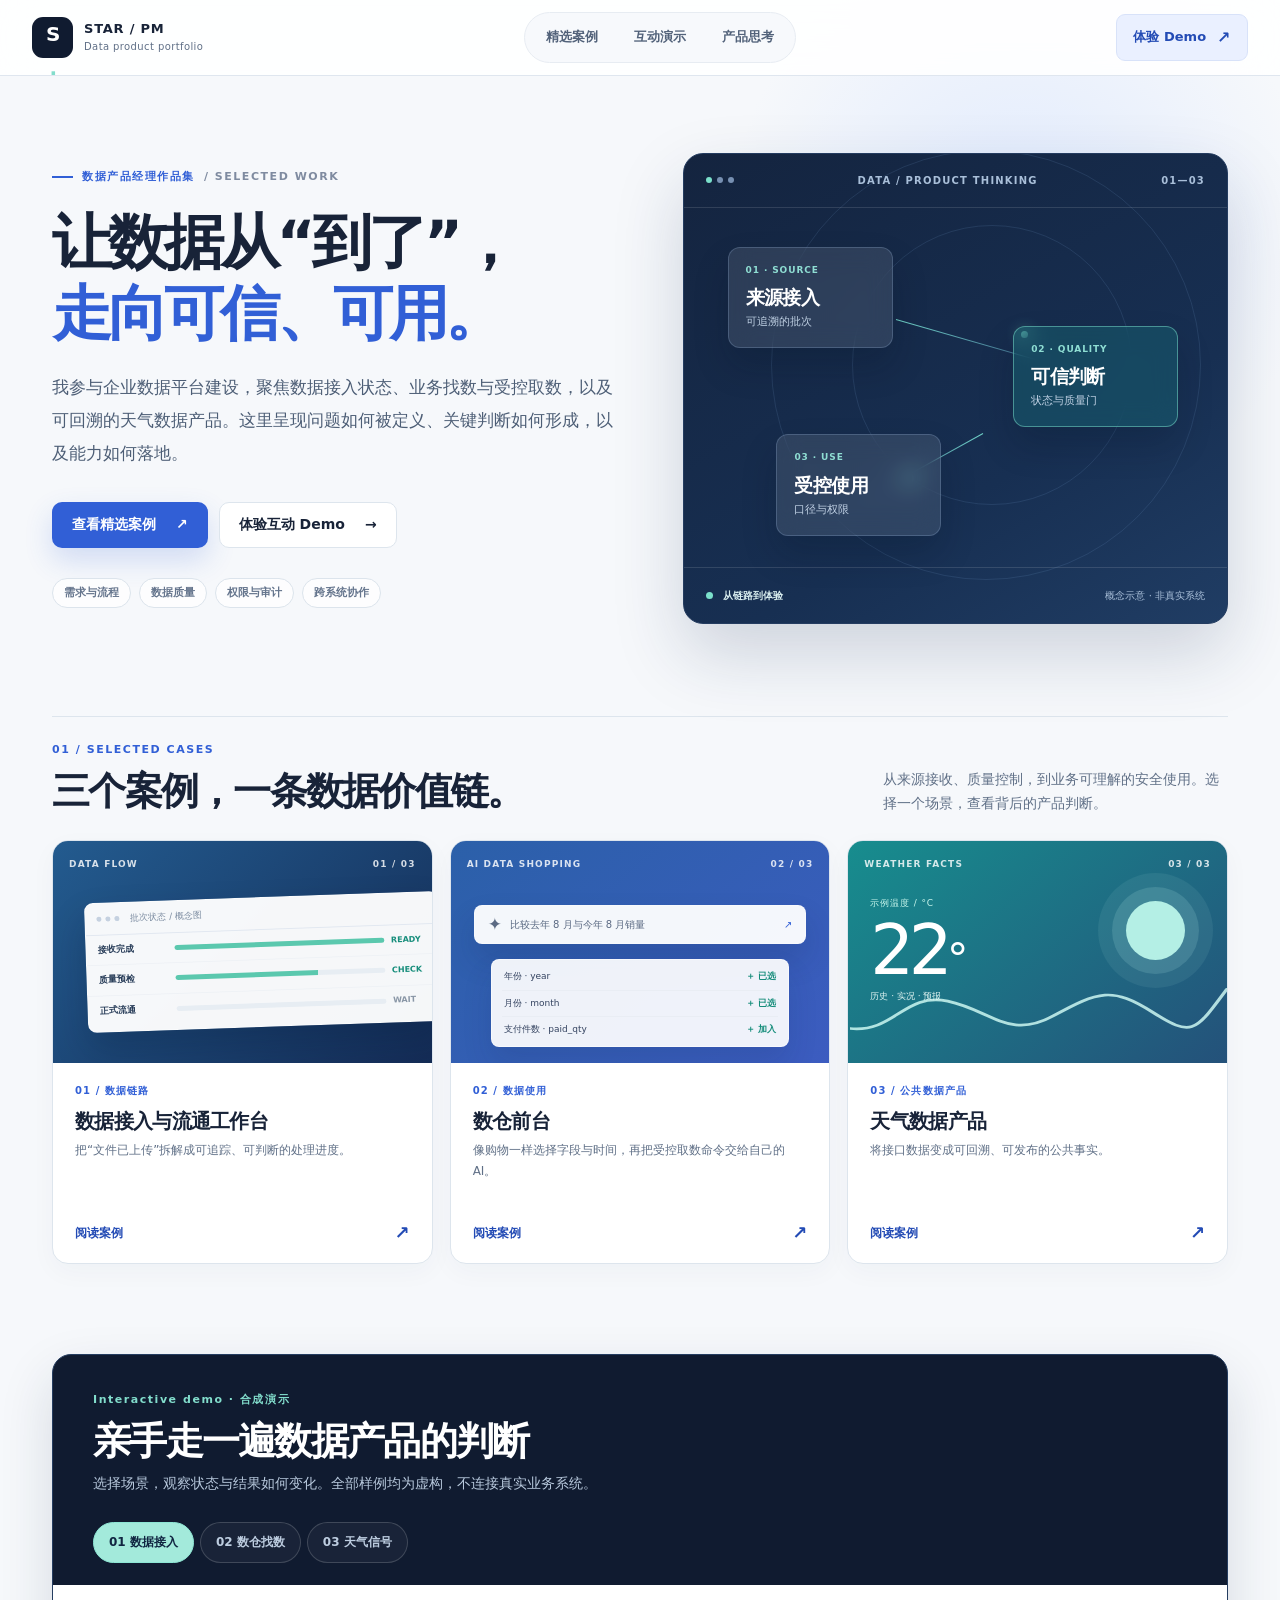
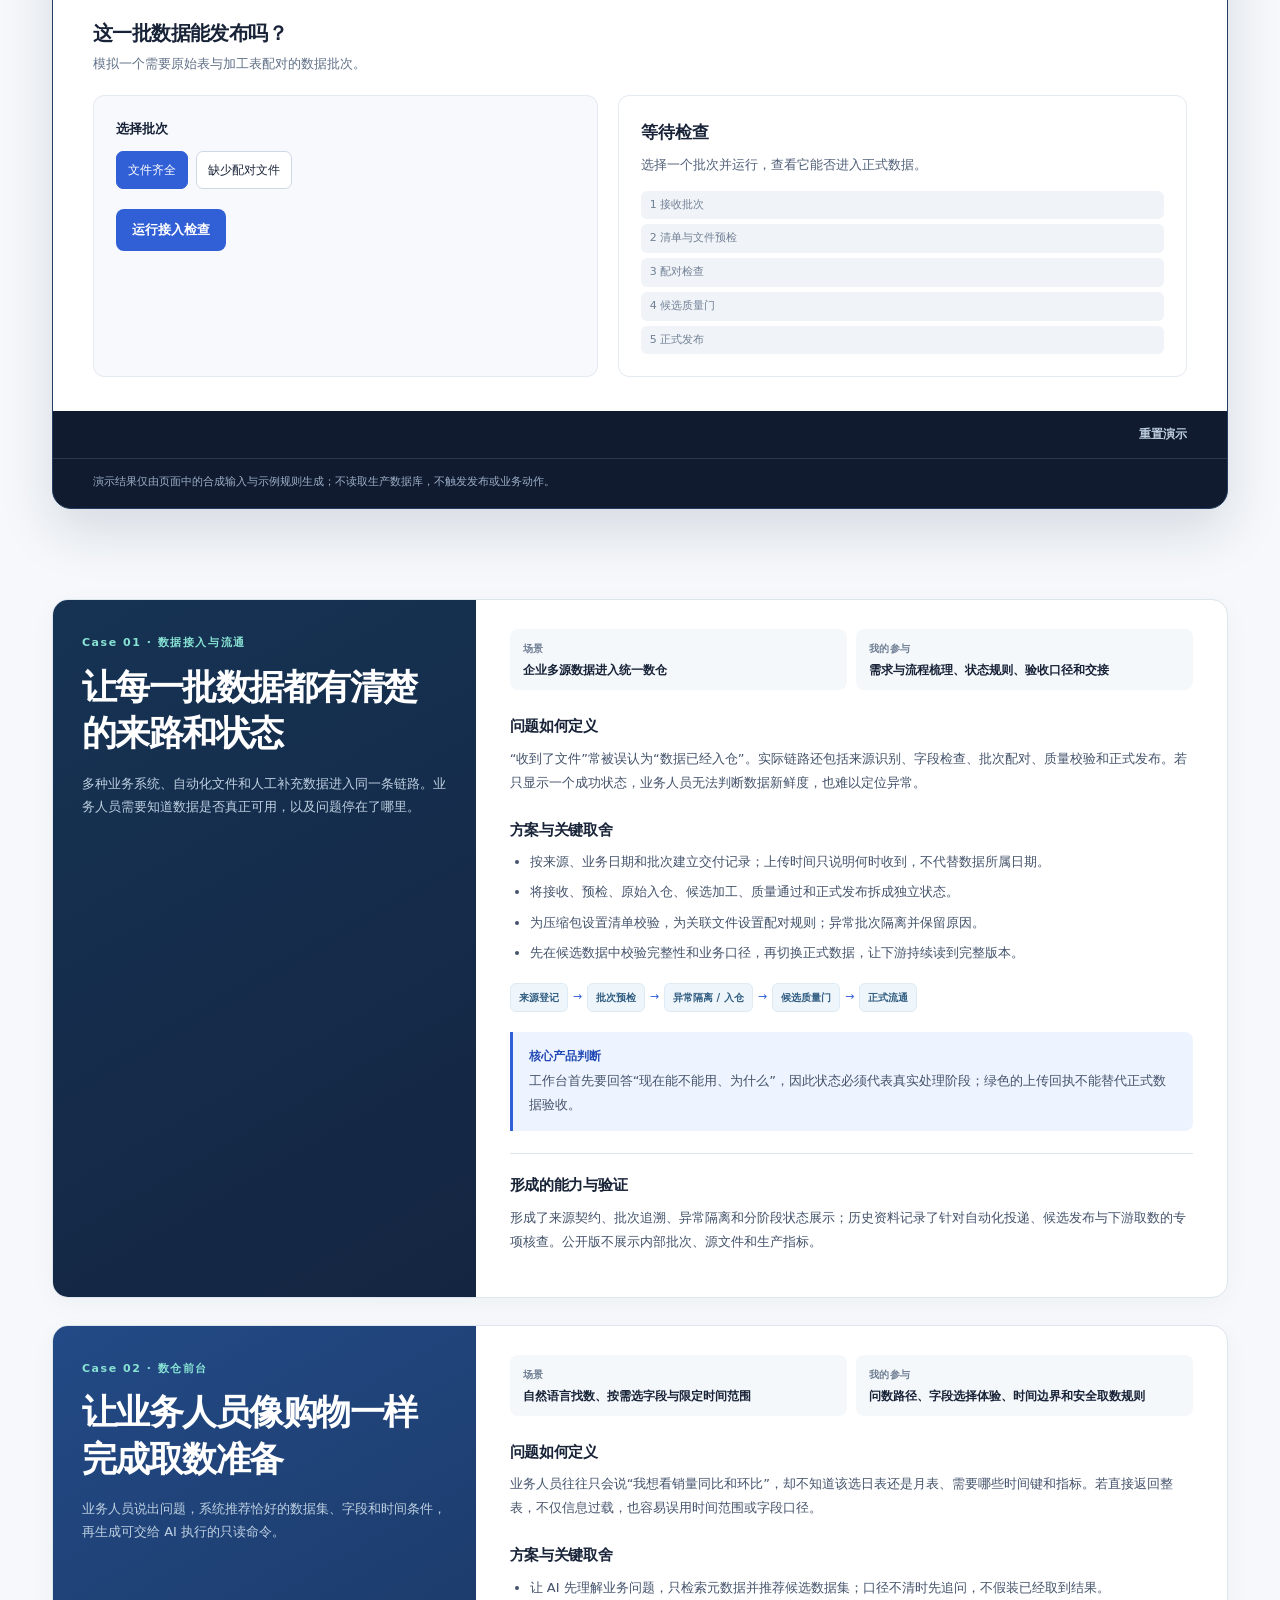
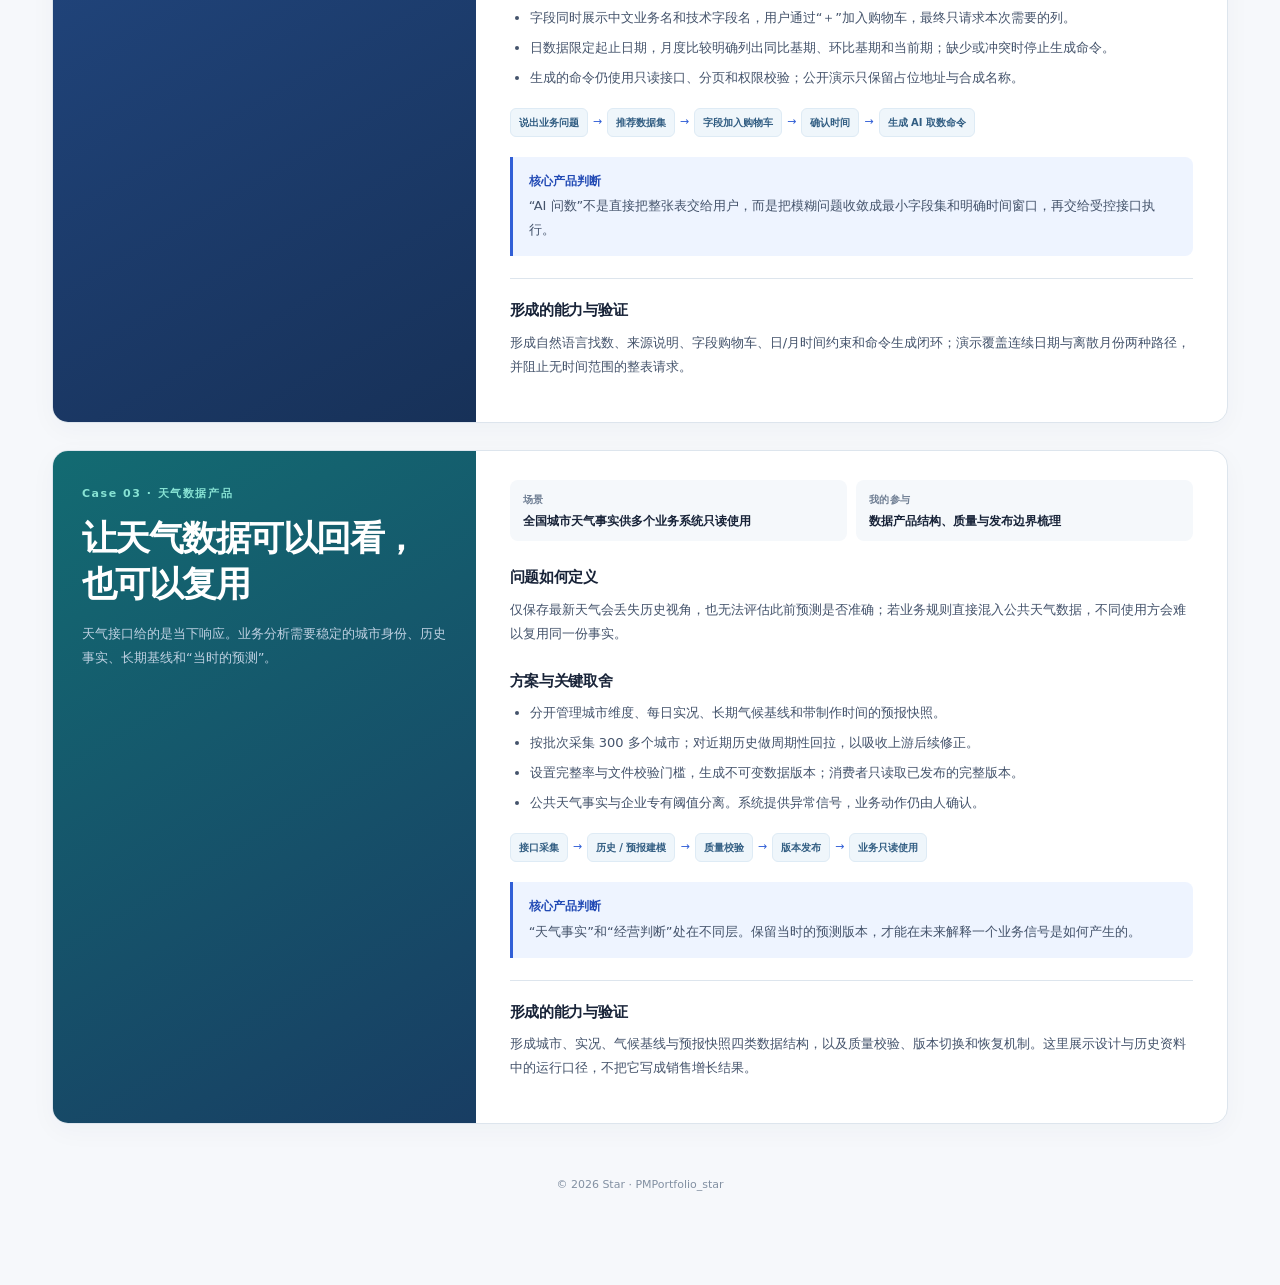
==== commit 6fb353b0: "feat: replace catalog demo with AI field shopping flow" ====
--- a/index.html
+++ b/index.html
@@ -49,7 +49,7 @@
         <div class="section-head"><div><div class="kicker">01 / SELECTED CASES</div><h2 id="overview-title">三个案例，一条数据价值链。</h2></div><p>从来源接收、质量控制，到业务可理解的安全使用。选择一个场景，查看背后的产品判断。</p></div>
         <div class="overview">
           <a class="project-card" href="#intake"><div class="project-cover cover-intake" aria-hidden="true"><div class="cover-label"><span>DATA FLOW</span><span>01 / 03</span></div><div class="mock-window"><div class="mock-top"><i></i><i></i><i></i><span>批次状态 / 概念图</span></div><div class="mock-row"><b>接收完成</b><span class="mock-progress"></span><em>READY</em></div><div class="mock-row"><b>质量预检</b><span class="mock-progress half"></span><em>CHECK</em></div><div class="mock-row"><b>正式流通</b><span class="mock-progress light"></span><em>WAIT</em></div></div></div><div class="project-copy"><span class="num">01 / 数据链路</span><strong>数据接入与流通工作台</strong><small>把“文件已上传”拆解成可追踪、可判断的处理进度。</small><span class="project-link">阅读案例 <span aria-hidden="true">↗</span></span></div></a>
-          <a class="project-card" href="#catalog"><div class="project-cover cover-catalog" aria-hidden="true"><div class="cover-label"><span>DATA DISCOVERY</span><span>02 / 03</span></div><div class="mock-search"><span>⌕</span> 用业务问题找到正确字段 <i>↗</i></div><div class="mock-table"><div><span>商品</span><b>可查看</b></div><div><span>业务日期</span><b>可查看</b></div><div><span>联系方式</span><b class="restricted">需授权</b></div></div></div><div class="project-copy"><span class="num">02 / 数据使用</span><strong>数仓前台</strong><small>让业务人员找得到数据，也看得懂口径和访问边界。</small><span class="project-link">阅读案例 <span aria-hidden="true">↗</span></span></div></a>
+          <a class="project-card" href="#catalog"><div class="project-cover cover-catalog" aria-hidden="true"><div class="cover-label"><span>AI DATA SHOPPING</span><span>02 / 03</span></div><div class="mock-search"><span>✦</span> 比较去年 8 月与今年 8 月销量 <i>↗</i></div><div class="mock-table"><div><span>年份 · year</span><b>＋ 已选</b></div><div><span>月份 · month</span><b>＋ 已选</b></div><div><span>支付件数 · paid_qty</span><b>＋ 加入</b></div></div></div><div class="project-copy"><span class="num">02 / 数据使用</span><strong>数仓前台</strong><small>像购物一样选择字段与时间，再把受控取数命令交给自己的 AI。</small><span class="project-link">阅读案例 <span aria-hidden="true">↗</span></span></div></a>
           <a class="project-card" href="#weather"><div class="project-cover cover-weather" aria-hidden="true"><div class="cover-label"><span>WEATHER FACTS</span><span>03 / 03</span></div><div class="weather-graphic"><span class="weather-sun"></span><div class="weather-reading"><small>示例温度 / °C</small><strong>22<span>°</span></strong><span>历史 · 实况 · 预报</span></div><svg viewBox="0 0 320 90" preserveAspectRatio="none" aria-hidden="true"><path d="M0 62 C38 67 46 22 83 32 S135 75 173 48 S223 16 257 44 S293 66 320 19" fill="none" stroke="currentColor" stroke-width="3" stroke-linecap="round"/></svg></div></div><div class="project-copy"><span class="num">03 / 公共数据产品</span><strong>天气数据产品</strong><small>将接口数据变成可回溯、可发布的公共事实。</small><span class="project-link">阅读案例 <span aria-hidden="true">↗</span></span></div></a>
         </div>
       </section>
@@ -69,11 +69,17 @@
           </div>
         </div>
         <div class="demo-panel" id="panel-catalog" role="tabpanel" aria-labelledby="tab-catalog" hidden>
-          <h3>找到数据，也看清访问边界</h3><p>用两类业务问题演示目录发现与字段权限的不同结果。</p>
-          <div class="demo-layout">
-            <div class="demo-input"><label for="demo-question">选择业务问题</label><select id="demo-question"><option value="sales">查看商品近七天销量</option><option value="contact">查看用户联系方式</option></select><button type="button" class="run-button" id="run-catalog">查找数据</button></div>
-            <div class="demo-result" id="catalog-result" aria-live="polite"><strong>等待查找</strong><p>目录可以告诉用户数据在哪里；真实取数还要经过权限判断。</p></div>
-          </div>
+          <h3>把业务问题装进“字段购物车”</h3><p>AI 只推荐回答当前问题所需的字段，并把时间范围写进最终取数命令。</p>
+          <div class="catalog-ask">
+            <label for="catalog-question">你想分析什么？</label>
+            <div class="catalog-question-row"><input id="catalog-question" value="比较去年 8 月和今年 8 月的电商销量同比、环比"><button type="button" class="run-button" id="run-catalog">AI 帮我找数</button></div>
+            <div class="catalog-examples" aria-label="示例问题"><button type="button" data-catalog-example="monthly">8 月同比与环比</button><button type="button" data-catalog-example="daily">8 月 3–17 日按款销量</button></div>
+          </div>
+          <div class="catalog-workspace" id="catalog-workspace" hidden>
+            <div class="catalog-source-column"><div class="catalog-answer" id="catalog-answer" aria-live="polite"></div><div id="catalog-source"></div></div>
+            <aside class="catalog-cart" aria-label="字段购物车"><div class="catalog-cart-head"><strong>字段购物车</strong><span id="catalog-count">0 项</span></div><div id="catalog-cart-items" class="catalog-cart-items"><p>点击字段旁的“＋”加入。</p></div><div class="catalog-time" id="catalog-daily-time" hidden><strong>取数日期</strong><label>开始 <input type="date" id="catalog-date-from" value="2026-08-03"></label><label>结束 <input type="date" id="catalog-date-to" value="2026-08-17"></label></div><div class="catalog-time" id="catalog-monthly-time"><strong>比较月份</strong><label>同比基期 <input type="month" id="catalog-month-yoy" value="2025-08"></label><label>环比基期 <input type="month" id="catalog-month-mom" value="2026-07"></label><label>当前期 <input type="month" id="catalog-month-current" value="2026-08"></label></div><p class="catalog-error" id="catalog-error" role="alert"></p><button type="button" class="run-button catalog-generate" id="catalog-generate" disabled>生成 AI 取数命令</button></aside>
+          </div>
+          <div class="catalog-command" id="catalog-command" hidden><div><strong>可复制的 AI 取数命令</strong><span>仅含合成数据集与占位接口，不含真实地址或令牌</span></div><pre id="catalog-command-text"></pre><button type="button" class="catalog-copy" id="catalog-copy">复制命令</button></div>
         </div>
         <div class="demo-panel" id="panel-weather" role="tabpanel" aria-labelledby="tab-weather" hidden>
           <h3>天气偏离常态时发生什么？</h3><p>调整合成实况温度，观察它与示例气候常态的差值。</p>
@@ -100,15 +106,15 @@
       </article>
 
       <article class="case" id="catalog" aria-labelledby="catalog-title">
-        <div class="case-top"><div class="kicker">Case 02 · 数仓前台</div><h2 id="catalog-title">把数仓变成业务人员能使用的目录</h2><p class="case-intro">数据表越来越多时，找到正确字段、理解口径并安全取数，比增加一个查询入口更重要。</p></div>
+        <div class="case-top"><div class="kicker">Case 02 · 数仓前台</div><h2 id="catalog-title">让业务人员像购物一样完成取数准备</h2><p class="case-intro">业务人员说出问题，系统推荐恰好的数据集、字段和时间条件，再生成可交给 AI 执行的只读命令。</p></div>
         <div class="case-body">
-          <dl class="meta"><div><dt>场景</dt><dd>跨层级、跨主题的数据发现与查询</dd></div><div><dt>我的参与</dt><dd>目录和取数体验梳理、权限边界、业务解释与交接</dd></div></dl>
-          <h3>问题如何定义</h3><p>业务问题通常用自然语言提出，数仓却按表、字段和加工层组织。用户需要知道哪张表能回答问题、字段代表什么、数据更新到哪一天，以及自己能否查看。</p>
+          <dl class="meta"><div><dt>场景</dt><dd>自然语言找数、按需选字段与限定时间范围</dd></div><div><dt>我的参与</dt><dd>问数路径、字段选择体验、时间边界和安全取数规则</dd></div></dl>
+          <h3>问题如何定义</h3><p>业务人员往往只会说“我想看销量同比和环比”，却不知道该选日表还是月表、需要哪些时间键和指标。若直接返回整表，不仅信息过载，也容易误用时间范围或字段口径。</p>
           <h3>方案与关键取舍</h3>
-          <ul><li>用可检索目录呈现表、字段、中文解释、数据来源、日期范围及上下游关系。</li><li>将“查看目录”和“查询真实记录”分开；真实数据由服务端只读查询，并限制范围与分页。</li><li>将人员身份、角色、字段开放状态与操作审计放在服务端统一判定。</li><li>自然语言找字段只使用元数据辅助定位，实际业务数据仍走受控查询和口径确认。</li></ul>
-          <div class="flow" aria-label="找数流程"><span>提出业务问题</span><i>→</i><span>检索目录</span><i>→</i><span>核对口径</span><i>→</i><span>权限判断</span><i>→</i><span>只读取数</span></div>
-          <div class="decision"><strong>核心产品判断</strong><p>目录更新时间、程序发布时间和业务数据日期是三件事。界面需要分别说明，避免用户把“页面更新了”理解为“数据更新了”。</p></div>
-          <div class="outcome"><h3>形成的能力与验证</h3><p>前台具备目录浏览、字段解释、受控查询、字段策略和审计等能力；资料中还记录了独立环境与身份验收路线。具体角色开放范围和线上状态以实际运行验收为准。</p></div>
+          <ul><li>让 AI 先理解业务问题，只检索元数据并推荐候选数据集；口径不清时先追问，不假装已经取到结果。</li><li>字段同时展示中文业务名和技术字段名，用户通过“＋”加入购物车，最终只请求本次需要的列。</li><li>日数据限定起止日期，月度比较明确列出同比基期、环比基期和当前期；缺少或冲突时停止生成命令。</li><li>生成的命令仍使用只读接口、分页和权限校验；公开演示只保留占位地址与合成名称。</li></ul>
+          <div class="flow" aria-label="AI 找数流程"><span>说出业务问题</span><i>→</i><span>推荐数据集</span><i>→</i><span>字段加入购物车</span><i>→</i><span>确认时间</span><i>→</i><span>生成 AI 取数命令</span></div>
+          <div class="decision"><strong>核心产品判断</strong><p>“AI 问数”不是直接把整张表交给用户，而是把模糊问题收敛成最小字段集和明确时间窗口，再交给受控接口执行。</p></div>
+          <div class="outcome"><h3>形成的能力与验证</h3><p>形成自然语言找数、来源说明、字段购物车、日/月时间约束和命令生成闭环；演示覆盖连续日期与离散月份两种路径，并阻止无时间范围的整表请求。</p></div>
         </div>
       </article>
 
@@ -162,13 +168,81 @@
       stages.forEach((stage, i) => { stage.className = i < (passed ? 5 : 2) ? 'done' : i === 2 && !passed ? 'blocked' : ''; });
     });
 
-    document.getElementById('run-catalog').addEventListener('click', () => {
-      const restricted = document.getElementById('demo-question').value === 'contact';
-      const result = document.getElementById('catalog-result');
-      result.querySelector('strong').textContent = restricted ? '已定位字段，但访问受限' : '找到“销售主题汇总”数据集';
-      result.querySelector('p').textContent = restricted
-        ? '目录可解释字段用途；当前演示角色无权查看联系方式，服务端不返回记录。'
-        : '建议字段：商品、业务日期、销量。核对统计口径后，可通过只读、分页的受控查询查看示例记录。';
+    const catalogSources = {
+      monthly: { title: '渠道月度销售（合成）', table: 'channel_sales_monthly', grain: '年份 × 月份 × 渠道', route: 'API 接入', timeKeys: ['year','month'], fields: [
+        { key: 'year', label: '年份', hint: '时间键' }, { key: 'month', label: '月份', hint: '时间键' }, { key: 'channel', label: '销售渠道', hint: '分析维度' },
+        { key: 'paid_qty', label: '支付件数', hint: '销量指标' }, { key: 'paid_amount', label: '支付金额', hint: '金额指标' }, { key: 'refund_amount', label: '退款金额', hint: '退款参考' }
+      ]},
+      daily: { title: '商品销售日明细（合成）', table: 'product_sales_daily', grain: '业务日期 × 渠道 × 商品款号', route: '文件投递', timeKeys: ['business_date'], fields: [
+        { key: 'business_date', label: '业务日期', hint: '时间键' }, { key: 'channel', label: '销售渠道', hint: '分析维度' }, { key: 'style_no', label: '商品款号', hint: '按款分析' },
+        { key: 'sale_qty', label: '销售数量', hint: '销量指标' }, { key: 'sale_amount', label: '销售金额', hint: '金额指标' }, { key: 'refund_amount', label: '退款金额', hint: '退款参考' }
+      ]}
+    };
+    let catalogMode = 'monthly';
+    let catalogCart = [];
+    const catalogField = key => catalogSources[catalogMode].fields.find(field => field.key === key);
+    function hideCatalogCommand() { document.getElementById('catalog-command').hidden = true; document.getElementById('catalog-command-text').textContent = ''; }
+    function renderCatalogSource() {
+      const source = catalogSources[catalogMode];
+      document.getElementById('catalog-source').innerHTML = `<article class="catalog-source-card"><div class="catalog-source-head"><div><strong>${source.title}</strong><small>${source.grain}</small></div><span class="catalog-route">${source.route}</span></div><code class="catalog-tech">${source.table}</code><div class="catalog-fields">${source.fields.map(field => `<button type="button" class="catalog-field" data-catalog-field="${field.key}" aria-pressed="${catalogCart.includes(field.key)}"><b>${catalogCart.includes(field.key) ? '✓' : '＋'}</b><span>${field.label}<small>${field.key} · ${field.hint}</small></span></button>`).join('')}</div></article>`;
+      document.querySelectorAll('[data-catalog-field]').forEach(button => button.addEventListener('click', () => {
+        const key = button.dataset.catalogField;
+        catalogCart = catalogCart.includes(key) ? catalogCart.filter(item => item !== key) : [...catalogCart, key];
+        hideCatalogCommand(); renderCatalogSource(); renderCatalogCart();
+      }));
+    }
+    function renderCatalogCart() {
+      document.getElementById('catalog-count').textContent = `${catalogCart.length} 项`;
+      document.getElementById('catalog-generate').disabled = catalogCart.length === 0;
+      document.getElementById('catalog-cart-items').innerHTML = catalogCart.length ? catalogCart.map(key => { const field = catalogField(key); return `<div class="catalog-cart-item"><span>${field.label}</span><code>${field.key}</code><button type="button" data-catalog-remove="${field.key}" aria-label="移除${field.label}">×</button></div>`; }).join('') : '<p>点击字段旁的“＋”加入。</p>';
+      document.querySelectorAll('[data-catalog-remove]').forEach(button => button.addEventListener('click', () => { catalogCart = catalogCart.filter(key => key !== button.dataset.catalogRemove); hideCatalogCommand(); renderCatalogSource(); renderCatalogCart(); }));
+    }
+    function runCatalog() {
+      const question = document.getElementById('catalog-question').value.trim();
+      if (!question) { document.getElementById('catalog-question').focus(); return; }
+      catalogMode = /同比|环比|月度|每月|按月/.test(question) ? 'monthly' : 'daily';
+      catalogCart = [];
+      document.getElementById('catalog-workspace').hidden = false;
+      document.getElementById('catalog-daily-time').hidden = catalogMode !== 'daily';
+      document.getElementById('catalog-monthly-time').hidden = catalogMode !== 'monthly';
+      document.getElementById('catalog-answer').textContent = catalogMode === 'monthly' ? '识别为月度对比：推荐店铺月粒度数据，并把同比基期、环比基期和当前期分别写入命令。' : '识别为按款日销量：推荐商品日粒度数据，并要求先确认开始与结束日期。';
+      document.getElementById('catalog-error').textContent = '';
+      hideCatalogCommand(); renderCatalogSource(); renderCatalogCart();
+    }
+    document.getElementById('run-catalog').addEventListener('click', runCatalog);
+    document.getElementById('catalog-question').addEventListener('keydown', event => { if (event.key === 'Enter') { event.preventDefault(); runCatalog(); } });
+    document.querySelectorAll('[data-catalog-example]').forEach(button => button.addEventListener('click', () => {
+      document.getElementById('catalog-question').value = button.dataset.catalogExample === 'monthly' ? '比较去年 8 月和今年 8 月的电商销量同比、环比' : '查看今年 8 月 3–17 日按款销量';
+      runCatalog();
+    }));
+    ['catalog-date-from','catalog-date-to','catalog-month-yoy','catalog-month-mom','catalog-month-current'].forEach(id => document.getElementById(id).addEventListener('input', () => { document.getElementById('catalog-error').textContent = ''; hideCatalogCommand(); }));
+    document.getElementById('catalog-generate').addEventListener('click', () => {
+      if (!catalogCart.length) return;
+      const source = catalogSources[catalogMode];
+      let timeLabel = '', timeParams = [];
+      if (catalogMode === 'daily') {
+        const from = document.getElementById('catalog-date-from').value, to = document.getElementById('catalog-date-to').value;
+        const start = new Date(`${from}T00:00:00Z`), end = new Date(`${to}T00:00:00Z`), days = Math.round((end - start) / 86400000) + 1;
+        if (!from || !to || Number.isNaN(days) || days < 1 || days > 366) { document.getElementById('catalog-error').textContent = '请选择 1–366 天的有效日期范围。'; hideCatalogCommand(); return; }
+        timeLabel = `${from} 至 ${to}（含首尾）`; timeParams = [['date_field','business_date'],['date_from',from],['date_to',to]];
+      } else {
+        const periods = ['catalog-month-yoy','catalog-month-mom','catalog-month-current'].map(id => document.getElementById(id).value);
+        if (periods.some(value => !/^\d{4}-\d{2}$/.test(value)) || new Set(periods).size !== periods.length) { document.getElementById('catalog-error').textContent = '三个比较月份必须完整且不能重复。'; hideCatalogCommand(); return; }
+        timeLabel = periods.join('、'); timeParams = [['year_field','year'],['month_field','month'],['periods',periods.join(',')]];
+      }
+      const keys = [...source.timeKeys, ...catalogCart.filter(key => !source.timeKeys.includes(key))];
+      const params = [['name',source.table],['fields',keys.join(',')],...timeParams,[ 'limit','5000' ],[ 'offset','0' ]];
+      const request = `GET <只读数据接口地址>/table?${params.map(([key,value]) => `${key}=${encodeURIComponent(value)}`).join('&')}`;
+      const question = document.getElementById('catalog-question').value.trim();
+      const labels = catalogCart.map(key => { const field = catalogField(key); return `${field.label}（${field.key}）`; }).join('、');
+      document.getElementById('catalog-command-text').textContent = `你是我的数据助理。请只读取数，不要修改数据，也不要扩大字段或时间范围。\n\n业务问题：${question}\n数据集：${source.title}\n数据粒度：${source.grain}\n需要字段：${labels}\n取数时间：${timeLabel}\n\n只读请求：\n${request}\n请求头：Authorization: Bearer <只读令牌>\n\n只接受真实只读结果。若 has_more=true，保持字段与时间参数不变，仅按 next_offset 翻页；不要退回无时间参数的整表取数。字段口径不足或无法访问时，请说明缺口并停止猜测。`;
+      document.getElementById('catalog-error').textContent = '';
+      document.getElementById('catalog-command').hidden = false;
+    });
+    document.getElementById('catalog-copy').addEventListener('click', async () => {
+      const button = document.getElementById('catalog-copy'), text = document.getElementById('catalog-command-text').textContent;
+      try { await navigator.clipboard.writeText(text); button.textContent = '已复制'; } catch { button.textContent = '请手动复制'; }
+      setTimeout(() => { button.textContent = '复制命令'; }, 1600);
     });
 
     const temperature = document.getElementById('demo-temperature');
@@ -195,10 +269,16 @@
       intake.querySelector('strong').textContent = '等待检查';
       intake.querySelector('p').textContent = '选择一个批次并运行，查看它能否进入正式数据。';
       document.querySelectorAll('#intake-stages li').forEach(stage => { stage.className = ''; });
-      document.getElementById('demo-question').value = 'sales';
-      const catalog = document.getElementById('catalog-result');
-      catalog.querySelector('strong').textContent = '等待查找';
-      catalog.querySelector('p').textContent = '目录可以告诉用户数据在哪里；真实取数还要经过权限判断。';
+      document.getElementById('catalog-question').value = '比较去年 8 月和今年 8 月的电商销量同比、环比';
+      document.getElementById('catalog-workspace').hidden = true;
+      document.getElementById('catalog-command').hidden = true;
+      document.getElementById('catalog-error').textContent = '';
+      catalogMode = 'monthly'; catalogCart = [];
+      document.getElementById('catalog-date-from').value = '2026-08-03';
+      document.getElementById('catalog-date-to').value = '2026-08-17';
+      document.getElementById('catalog-month-yoy').value = '2025-08';
+      document.getElementById('catalog-month-mom').value = '2026-07';
+      document.getElementById('catalog-month-current').value = '2026-08';
       temperature.value = '22';
       updateWeather();
     });
--- a/styles.css
+++ b/styles.css
@@ -331,6 +331,52 @@
 .value-line { display: flex; justify-content: space-between; gap: 12px; margin: 8px 0 14px; font-size: 12px; }
 .value-line strong { font-size: 18px; }
 .note { color: var(--muted); font-size: 11px; line-height: 1.65; }
+.catalog-ask { padding: 18px; border: 1px solid #dce6f0; border-radius: 11px; background: #f7f9fc; }
+.catalog-ask > label { display: block; margin-bottom: 8px; font-size: 12px; font-weight: 850; }
+.catalog-question-row { display: flex; gap: 8px; }
+.catalog-question-row input { flex: 1; min-width: 0; padding: 10px 12px; border: 1px solid #cbd7e4; border-radius: 8px; color: var(--ink); background: #fff; }
+.catalog-examples { display: flex; flex-wrap: wrap; gap: 6px; margin-top: 9px; }
+.catalog-examples button { padding: 5px 9px; border: 1px solid #cbd7e4; border-radius: 100px; color: #315d82; background: #fff; font-size: 10px; font-weight: 750; }
+.catalog-workspace { display: grid; grid-template-columns: minmax(0,1.35fr) minmax(240px,.65fr); gap: 14px; margin-top: 14px; }
+.catalog-workspace[hidden], .catalog-command[hidden], .catalog-time[hidden] { display: none; }
+.catalog-source-column, .catalog-cart { min-width: 0; }
+.catalog-answer { margin-bottom: 9px; padding: 9px 11px; border-left: 3px solid var(--teal); border-radius: 0 7px 7px 0; color: #355069; background: var(--teal-soft); font-size: 11px; }
+.catalog-source-card { padding: 14px; border: 1px solid #dfe7ef; border-radius: 10px; background: #fff; }
+.catalog-source-head { display: flex; align-items: flex-start; gap: 8px; }
+.catalog-source-head strong { display: block; font-size: 14px; }
+.catalog-source-head small { display: block; margin-top: 2px; color: var(--muted); font-size: 10px; }
+.catalog-route { margin-left: auto; padding: 3px 7px; border-radius: 100px; color: #1b6758; background: var(--teal-soft); font-size: 9px; font-weight: 850; white-space: nowrap; }
+.catalog-tech { display: block; margin: 8px 0; color: #7b889b; font: 10px/1.4 Consolas,monospace; }
+.catalog-fields { display: grid; grid-template-columns: repeat(2,minmax(0,1fr)); gap: 6px; }
+.catalog-field { display: flex; align-items: center; gap: 6px; min-width: 0; padding: 7px 8px; border: 1px solid #dce4ed; border-radius: 7px; color: #2e4059; background: #fff; text-align: left; }
+.catalog-field:hover { border-color: var(--blue); }
+.catalog-field[aria-pressed="true"] { border-color: #8dcfbe; background: var(--teal-soft); }
+.catalog-field b { flex: none; color: var(--blue); font-size: 15px; }
+.catalog-field span { min-width: 0; font-size: 11px; font-weight: 800; }
+.catalog-field small { display: block; overflow: hidden; color: #7e8a9c; font: 9px Consolas,monospace; text-overflow: ellipsis; white-space: nowrap; }
+.catalog-cart { padding: 14px; border: 1px solid #d8e5ed; border-radius: 10px; background: #f8fafc; }
+.catalog-cart-head { display: flex; align-items: center; justify-content: space-between; gap: 8px; }
+.catalog-cart-head strong { font-size: 13px; }
+.catalog-cart-head span { color: var(--blue); font-size: 10px; font-weight: 850; }
+.catalog-cart-items { margin: 8px 0 11px; }
+.catalog-cart-items > p { margin: 0; color: var(--muted); font-size: 10px; }
+.catalog-cart-item { display: flex; align-items: center; gap: 5px; padding: 5px 0; border-bottom: 1px solid #e5ebf1; font-size: 10px; }
+.catalog-cart-item span { flex: 1; font-weight: 750; }
+.catalog-cart-item code { color: #7b8796; font-size: 9px; }
+.catalog-cart-item button { border: 0; color: #a65040; background: transparent; font-size: 15px; }
+.catalog-time { display: grid; gap: 6px; margin: 11px 0 0; padding-top: 10px; border-top: 1px solid #dfe7ef; }
+.catalog-time > strong { font-size: 11px; }
+.catalog-time label { display: grid; grid-template-columns: 55px 1fr; align-items: center; gap: 6px; color: #5c6b7d; font-size: 10px; }
+.catalog-time input { min-width: 0; padding: 6px; border: 1px solid #cbd7e4; border-radius: 6px; color: var(--ink); background: #fff; font-size: 10px; }
+.catalog-error { min-height: 17px; margin: 6px 0 0; color: #a44836; font-size: 10px; }
+.catalog-generate { width: 100%; margin-top: 4px; }
+.catalog-generate:disabled { cursor: not-allowed; opacity: .45; }
+.catalog-command { position: relative; margin-top: 14px; padding: 14px; border: 1px solid #b9d5ca; border-radius: 10px; background: #f6fbf9; }
+.catalog-command > div { display: flex; flex-wrap: wrap; align-items: center; gap: 7px; }
+.catalog-command > div strong { font-size: 12px; }
+.catalog-command > div span { color: var(--muted); font-size: 9px; }
+.catalog-command pre { overflow: auto; max-height: 215px; margin: 10px 0; padding: 11px; border-radius: 7px; color: #d9ede6; background: #162720; white-space: pre-wrap; word-break: break-word; font: 10px/1.55 Consolas,monospace; }
+.catalog-copy { padding: 6px 10px; border: 1px solid #aacabd; border-radius: 7px; color: #1d6657; background: #fff; font-size: 10px; font-weight: 800; }
 .demo-reset { display: block; margin: 0 28px 0 auto; padding: 13px 12px; border: 0; color: #bdcede; background: transparent; font-size: 12px; font-weight: 750; }
 .demo-reset:hover { color: #fff; }
 .demo-disclaimer { padding: 14px 40px 17px; border-top: 1px solid rgba(255,255,255,.12); color: #9cafc6; font-size: 11px; }
@@ -421,6 +467,9 @@
   .demo-panel { padding: 24px 20px; }
   .demo-layout { grid-template-columns: 1fr; gap: 12px; }
   .demo-input, .demo-result { min-height: 0; padding: 18px; }
+  .catalog-question-row { align-items: stretch; flex-direction: column; }
+  .catalog-workspace { grid-template-columns: 1fr; }
+  .catalog-fields { grid-template-columns: 1fr; }
   .demo-reset { margin-right: 13px; }
   .demo-disclaimer { padding: 13px 21px 17px; }
   .case#intake { margin-top: 64px; }
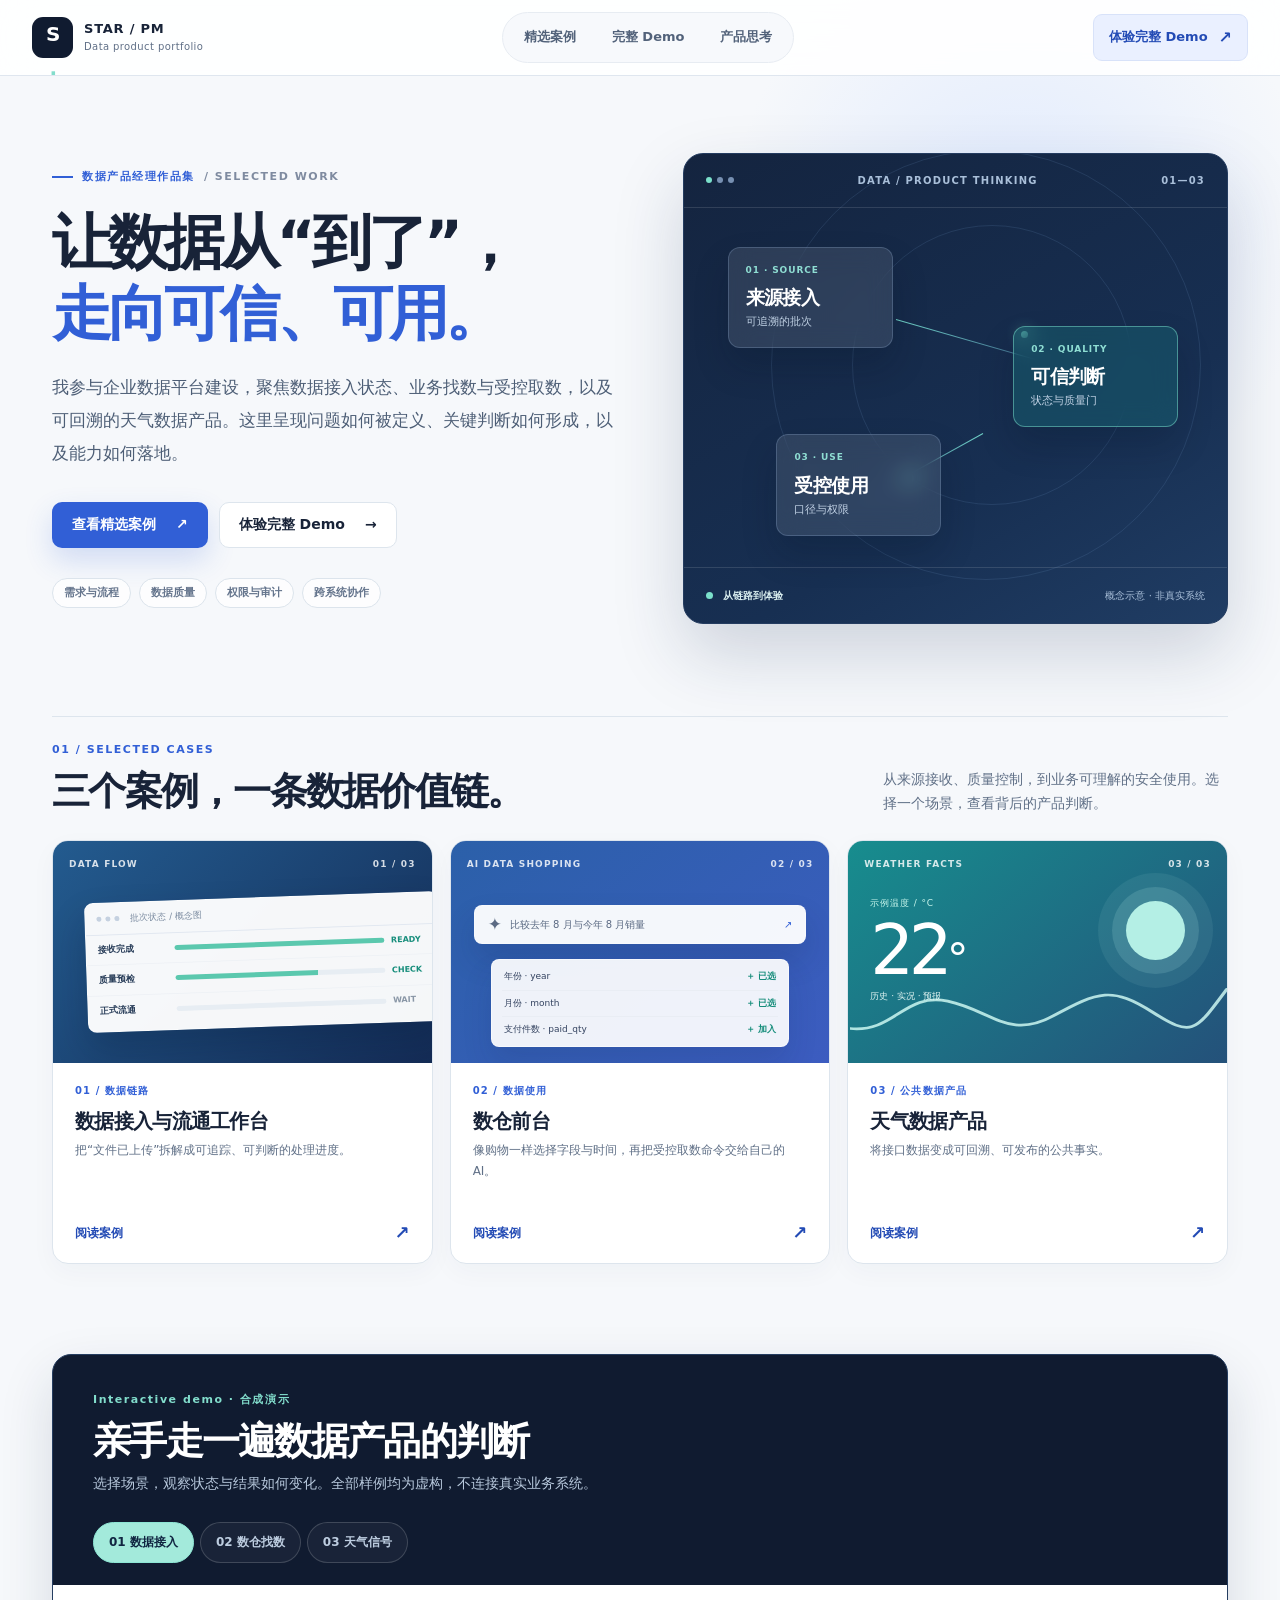
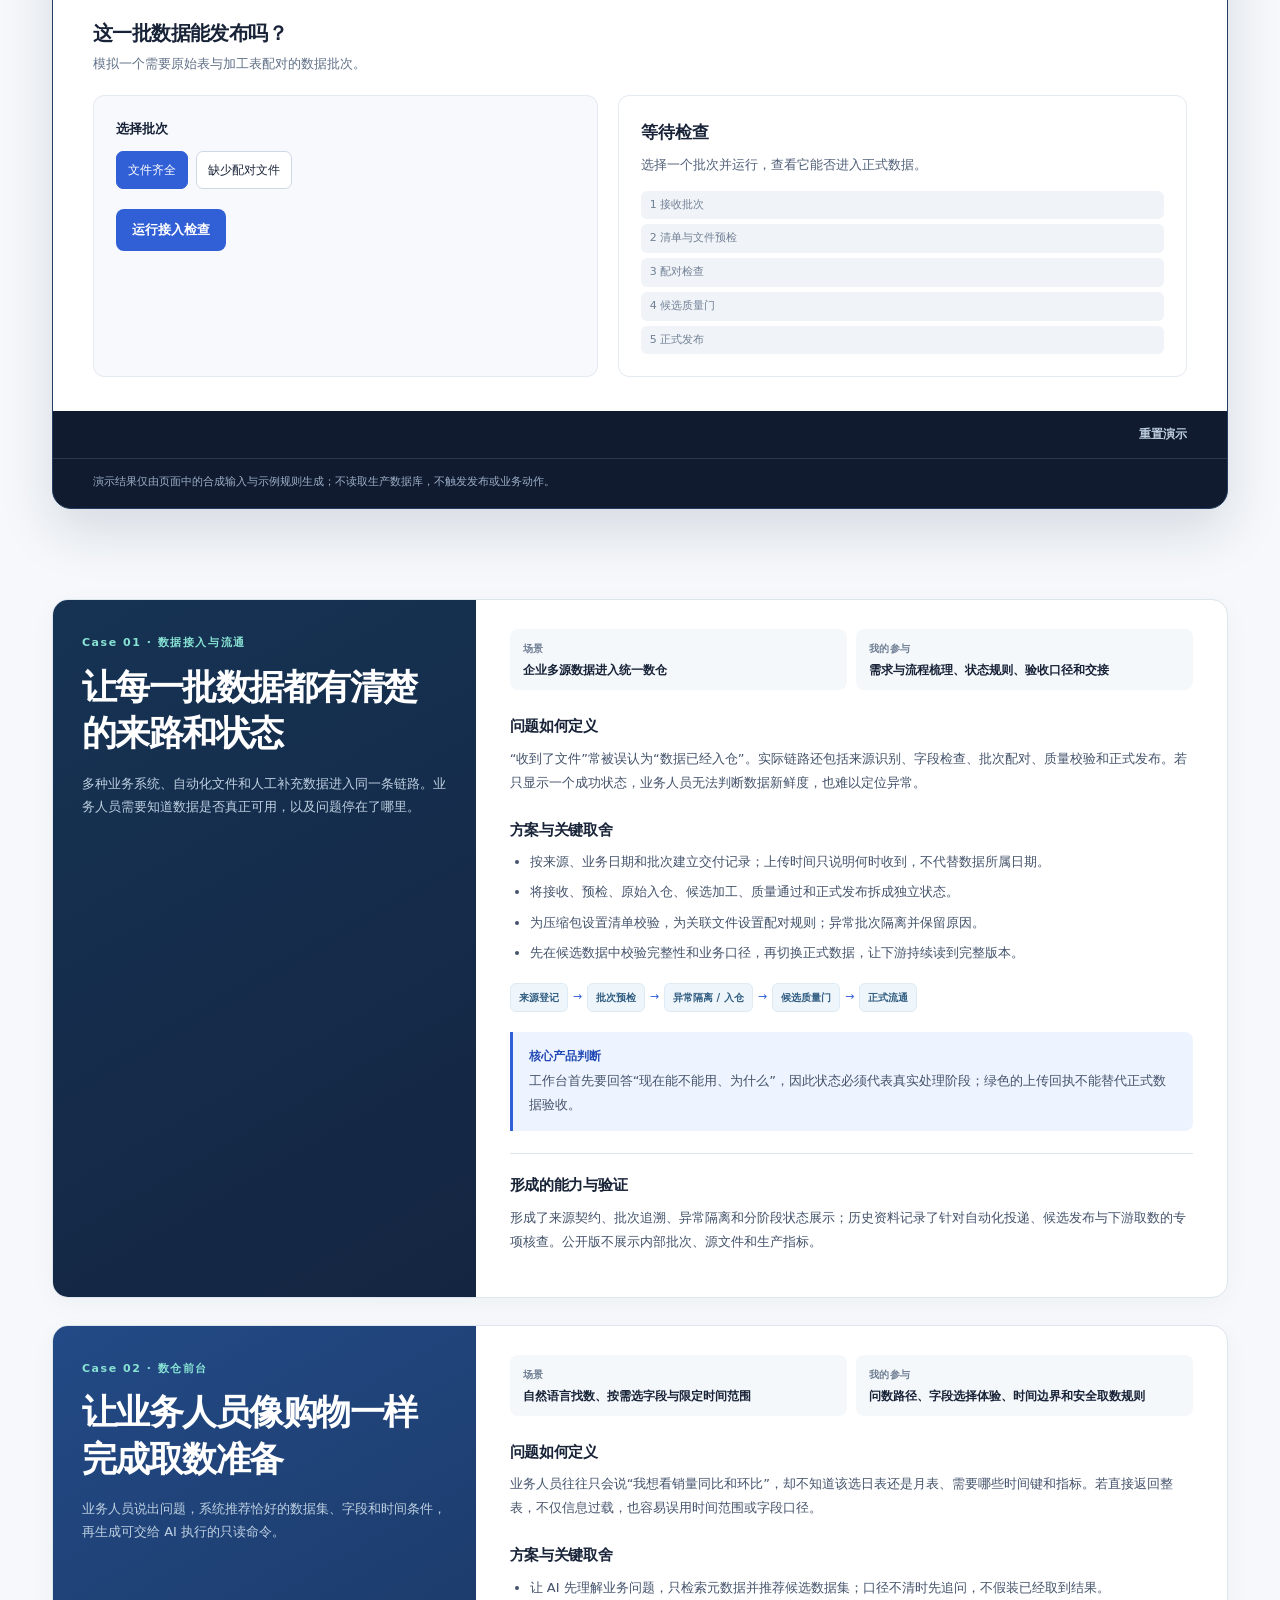
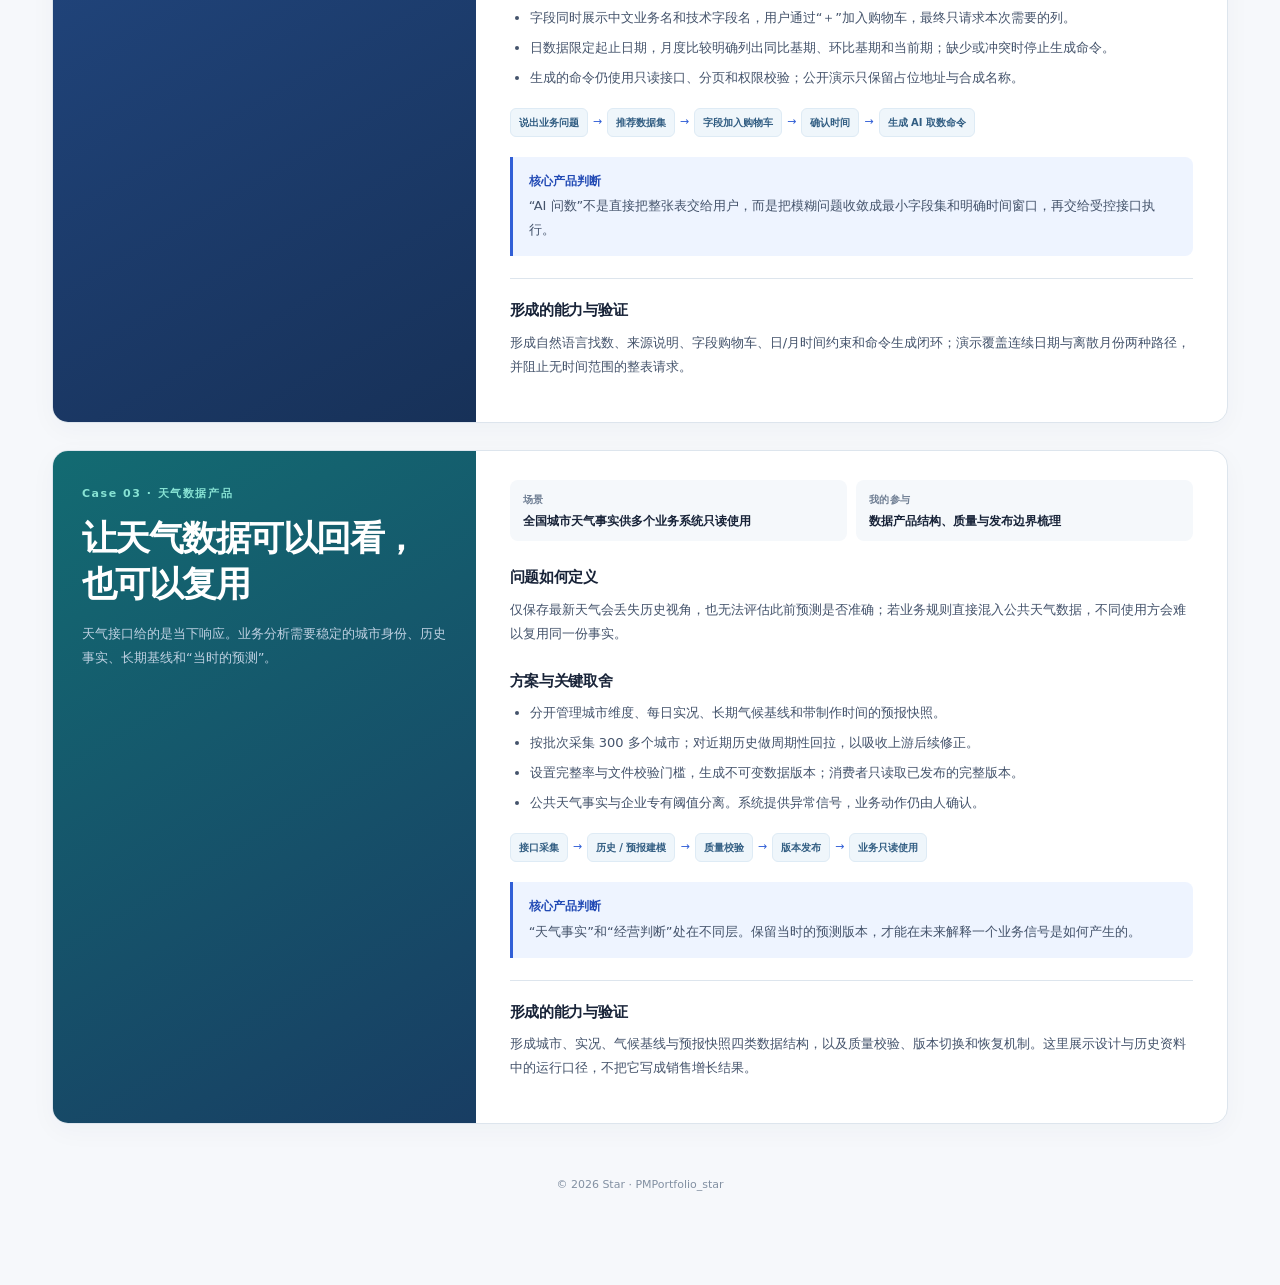
==== commit 102b11d4: "feat: add full catalog demo experience" ====
--- a/index.html
+++ b/index.html
@@ -15,10 +15,10 @@
     <a class="brand" href="#top" aria-label="Star 数据产品作品集首页"><span class="brand-mark">S<span class="brand-dot">.</span></span><span class="brand-copy"><strong>STAR / PM</strong><small>Data product portfolio</small></span></a>
     <nav class="site-nav" aria-label="主导航">
       <a href="#overview">精选案例</a>
-      <a href="#demo">互动演示</a>
+      <a href="catalog-demo.html">完整 Demo</a>
       <a href="#intake">产品思考</a>
     </nav>
-    <a class="header-cta" href="#demo">体验 Demo <span aria-hidden="true">↗</span></a>
+    <a class="header-cta" href="catalog-demo.html">体验完整 Demo <span aria-hidden="true">↗</span></a>
   </header>
   <div class="shell">
     <main id="content">
@@ -27,7 +27,7 @@
           <div class="eyebrow"><span class="eyebrow-line"></span> 数据产品经理作品集 <span class="eyebrow-en">/ SELECTED WORK</span></div>
           <h1 id="hero-title">让数据从“到了”，<br><em>走向可信、可用。</em></h1>
           <p class="lead">我参与企业数据平台建设，聚焦数据接入状态、业务找数与受控取数，以及可回溯的天气数据产品。这里呈现问题如何被定义、关键判断如何形成，以及能力如何落地。</p>
-          <div class="hero-actions"><a class="button button-primary" href="#overview">查看精选案例 <span aria-hidden="true">↗</span></a><a class="button button-secondary" href="#demo">体验互动 Demo <span aria-hidden="true">→</span></a></div>
+          <div class="hero-actions"><a class="button button-primary" href="#overview">查看精选案例 <span aria-hidden="true">↗</span></a><a class="button button-secondary" href="catalog-demo.html">体验完整 Demo <span aria-hidden="true">→</span></a></div>
           <div class="hero-tags" aria-label="能力方向"><span>需求与流程</span><span>数据质量</span><span>权限与审计</span><span>跨系统协作</span></div>
         </div>
         <div class="hero-visual" role="img" aria-label="数据来源、质量校验与受控使用的抽象流程图；仅为概念示意">
@@ -69,7 +69,7 @@
           </div>
         </div>
         <div class="demo-panel" id="panel-catalog" role="tabpanel" aria-labelledby="tab-catalog" hidden>
-          <h3>把业务问题装进“字段购物车”</h3><p>AI 只推荐回答当前问题所需的字段，并把时间范围写进最终取数命令。</p>
+          <h3>把业务问题装进“字段购物车”</h3><p>AI 只推荐回答当前问题所需的字段，并把时间范围写进最终取数命令。</p><p><a class="button button-primary" href="catalog-demo.html">打开完整数仓前台体验 <span aria-hidden="true">↗</span></a></p>
           <div class="catalog-ask">
             <label for="catalog-question">你想分析什么？</label>
             <div class="catalog-question-row"><input id="catalog-question" value="比较去年 8 月和今年 8 月的电商销量同比、环比"><button type="button" class="run-button" id="run-catalog">AI 帮我找数</button></div>
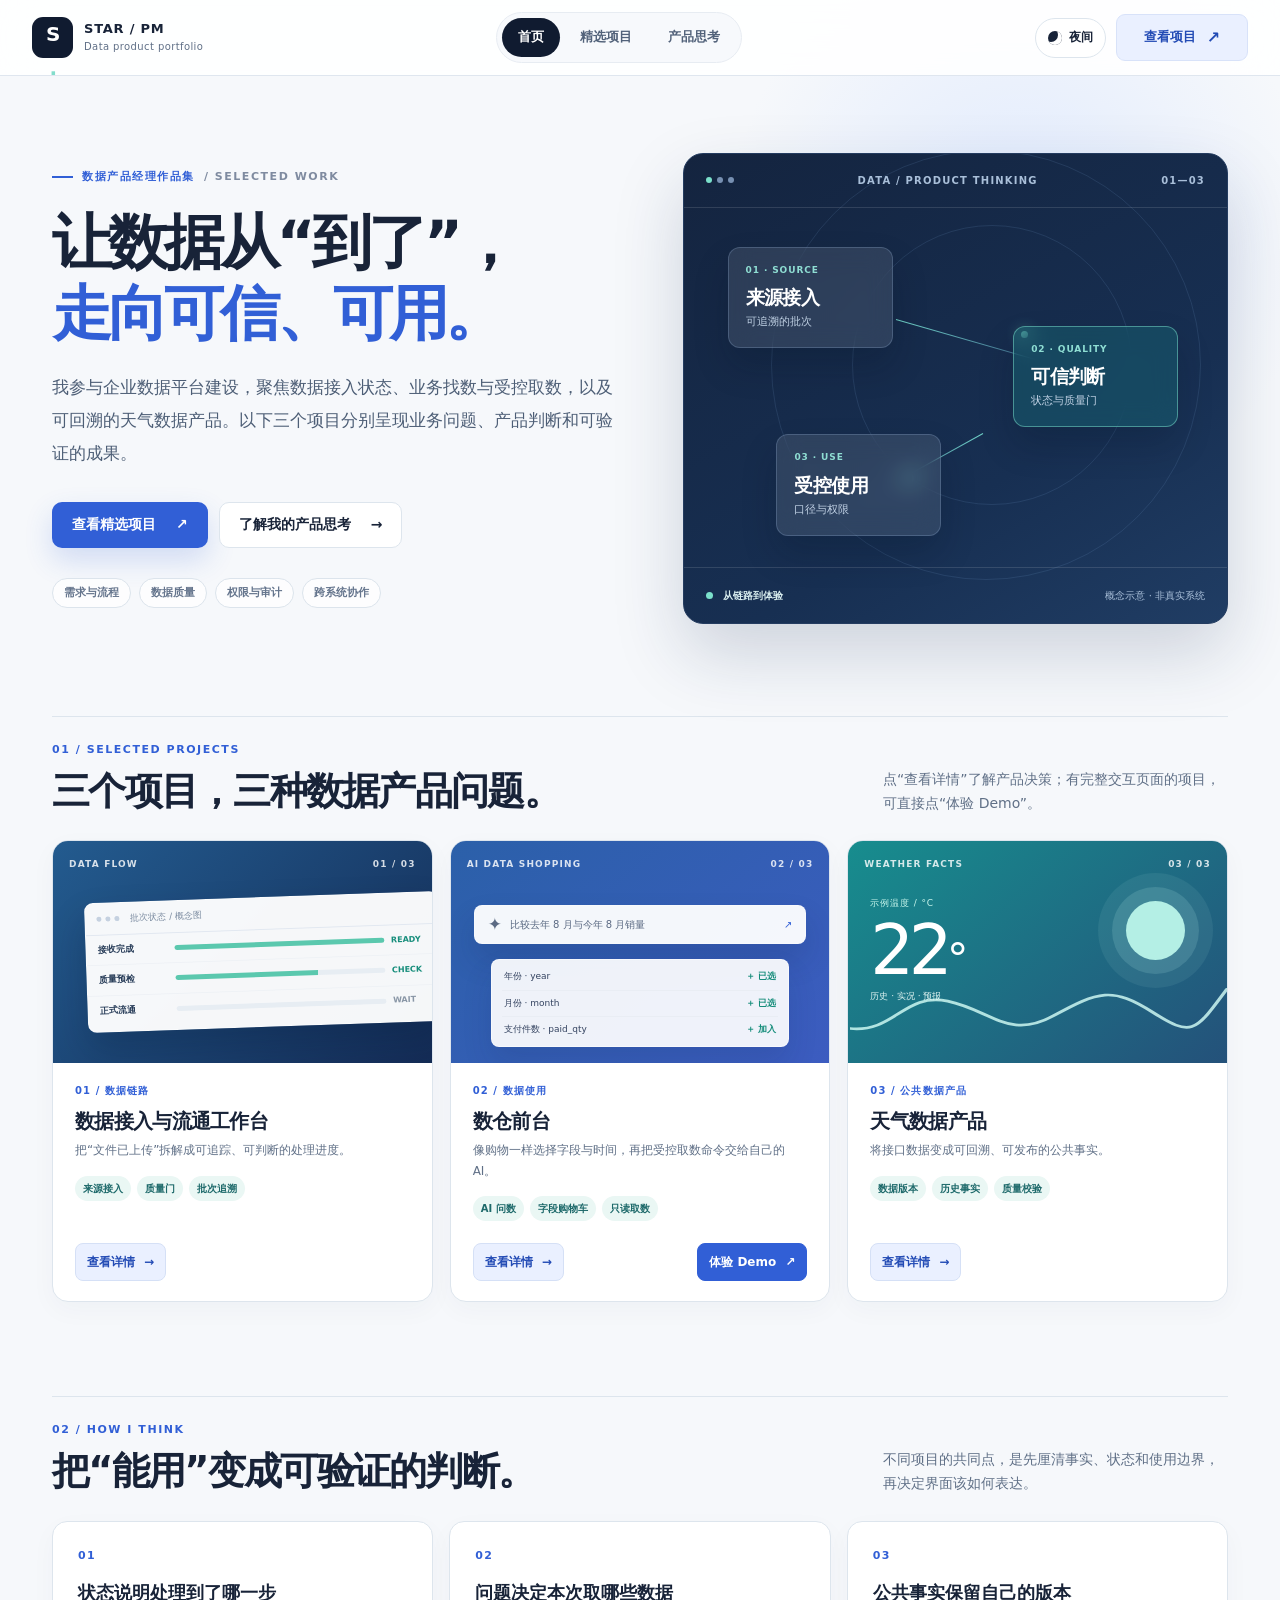
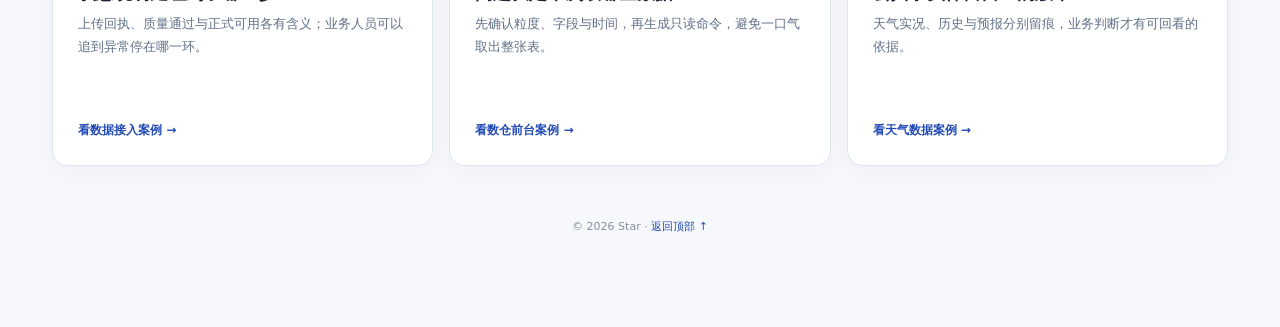
==== commit 02c2296f: "feat: add project-focused portfolio case pages" ====
--- a/index.html
+++ b/index.html
@@ -3,7 +3,7 @@
 <head>
   <meta charset="utf-8">
   <meta name="viewport" content="width=device-width, initial-scale=1">
-  <meta name="description" content="Star 的产品经理作品集：数据接入与流通工作台、数仓前台、天气数据产品三个案例。">
+  <meta name="description" content="Star 的数据产品经理作品集：数据接入与流通、数仓前台、天气数据产品三个项目案例与可体验演示。">
   <meta name="theme-color" content="#101b2d">
   <title>Star · 数据产品作品集</title>
   <link rel="icon" type="image/svg+xml" href="data:image/svg+xml,%3Csvg xmlns='http://www.w3.org/2000/svg' viewBox='0 0 64 64'%3E%3Crect width='64' height='64' rx='14' fill='%23101b2d'/%3E%3Cpath d='M14 45h36M17 35l11-16 9 13 10-9' fill='none' stroke='%23ffb45e' stroke-width='5' stroke-linecap='round' stroke-linejoin='round'/%3E%3C/svg%3E">
@@ -14,11 +14,11 @@
   <header class="site-header">
     <a class="brand" href="#top" aria-label="Star 数据产品作品集首页"><span class="brand-mark">S<span class="brand-dot">.</span></span><span class="brand-copy"><strong>STAR / PM</strong><small>Data product portfolio</small></span></a>
     <nav class="site-nav" aria-label="主导航">
-      <a href="#overview">精选案例</a>
-      <a href="catalog-demo.html">完整 Demo</a>
-      <a href="#intake">产品思考</a>
+      <a href="#top" data-section="top">首页</a>
+      <a href="#overview" data-section="overview">精选项目</a>
+      <a href="#approach" data-section="approach">产品思考</a>
     </nav>
-    <a class="header-cta" href="catalog-demo.html">体验完整 Demo <span aria-hidden="true">↗</span></a>
+    <div class="header-actions"><button class="theme-toggle" type="button" aria-label="切换夜间模式" aria-pressed="false"><span class="theme-icon" aria-hidden="true"></span><span class="theme-label">夜间</span></button><a class="header-cta" href="#overview">查看项目 <span aria-hidden="true">↗</span></a></div>
   </header>
   <div class="shell">
     <main id="content">
@@ -26,8 +26,8 @@
         <div class="hero-copy">
           <div class="eyebrow"><span class="eyebrow-line"></span> 数据产品经理作品集 <span class="eyebrow-en">/ SELECTED WORK</span></div>
           <h1 id="hero-title">让数据从“到了”，<br><em>走向可信、可用。</em></h1>
-          <p class="lead">我参与企业数据平台建设，聚焦数据接入状态、业务找数与受控取数，以及可回溯的天气数据产品。这里呈现问题如何被定义、关键判断如何形成，以及能力如何落地。</p>
-          <div class="hero-actions"><a class="button button-primary" href="#overview">查看精选案例 <span aria-hidden="true">↗</span></a><a class="button button-secondary" href="catalog-demo.html">体验完整 Demo <span aria-hidden="true">→</span></a></div>
+          <p class="lead">我参与企业数据平台建设，聚焦数据接入状态、业务找数与受控取数，以及可回溯的天气数据产品。以下三个项目分别呈现业务问题、产品判断和可验证的成果。</p>
+          <div class="hero-actions"><a class="button button-primary" href="#overview">查看精选项目 <span aria-hidden="true">↗</span></a><a class="button button-secondary" href="#approach">了解我的产品思考 <span aria-hidden="true">→</span></a></div>
           <div class="hero-tags" aria-label="能力方向"><span>需求与流程</span><span>数据质量</span><span>权限与审计</span><span>跨系统协作</span></div>
         </div>
         <div class="hero-visual" role="img" aria-label="数据来源、质量校验与受控使用的抽象流程图；仅为概念示意">
@@ -46,243 +46,35 @@
       </section>
 
       <section id="overview" aria-labelledby="overview-title">
-        <div class="section-head"><div><div class="kicker">01 / SELECTED CASES</div><h2 id="overview-title">三个案例，一条数据价值链。</h2></div><p>从来源接收、质量控制，到业务可理解的安全使用。选择一个场景，查看背后的产品判断。</p></div>
+        <div class="section-head"><div><div class="kicker">01 / SELECTED PROJECTS</div><h2 id="overview-title">三个项目，三种数据产品问题。</h2></div><p>点“查看详情”了解产品决策；有完整交互页面的项目，可直接点“体验 Demo”。</p></div>
         <div class="overview">
-          <a class="project-card" href="#intake"><div class="project-cover cover-intake" aria-hidden="true"><div class="cover-label"><span>DATA FLOW</span><span>01 / 03</span></div><div class="mock-window"><div class="mock-top"><i></i><i></i><i></i><span>批次状态 / 概念图</span></div><div class="mock-row"><b>接收完成</b><span class="mock-progress"></span><em>READY</em></div><div class="mock-row"><b>质量预检</b><span class="mock-progress half"></span><em>CHECK</em></div><div class="mock-row"><b>正式流通</b><span class="mock-progress light"></span><em>WAIT</em></div></div></div><div class="project-copy"><span class="num">01 / 数据链路</span><strong>数据接入与流通工作台</strong><small>把“文件已上传”拆解成可追踪、可判断的处理进度。</small><span class="project-link">阅读案例 <span aria-hidden="true">↗</span></span></div></a>
-          <a class="project-card" href="#catalog"><div class="project-cover cover-catalog" aria-hidden="true"><div class="cover-label"><span>AI DATA SHOPPING</span><span>02 / 03</span></div><div class="mock-search"><span>✦</span> 比较去年 8 月与今年 8 月销量 <i>↗</i></div><div class="mock-table"><div><span>年份 · year</span><b>＋ 已选</b></div><div><span>月份 · month</span><b>＋ 已选</b></div><div><span>支付件数 · paid_qty</span><b>＋ 加入</b></div></div></div><div class="project-copy"><span class="num">02 / 数据使用</span><strong>数仓前台</strong><small>像购物一样选择字段与时间，再把受控取数命令交给自己的 AI。</small><span class="project-link">阅读案例 <span aria-hidden="true">↗</span></span></div></a>
-          <a class="project-card" href="#weather"><div class="project-cover cover-weather" aria-hidden="true"><div class="cover-label"><span>WEATHER FACTS</span><span>03 / 03</span></div><div class="weather-graphic"><span class="weather-sun"></span><div class="weather-reading"><small>示例温度 / °C</small><strong>22<span>°</span></strong><span>历史 · 实况 · 预报</span></div><svg viewBox="0 0 320 90" preserveAspectRatio="none" aria-hidden="true"><path d="M0 62 C38 67 46 22 83 32 S135 75 173 48 S223 16 257 44 S293 66 320 19" fill="none" stroke="currentColor" stroke-width="3" stroke-linecap="round"/></svg></div></div><div class="project-copy"><span class="num">03 / 公共数据产品</span><strong>天气数据产品</strong><small>将接口数据变成可回溯、可发布的公共事实。</small><span class="project-link">阅读案例 <span aria-hidden="true">↗</span></span></div></a>
+          <article class="project-card">
+            <div class="project-cover cover-intake" aria-hidden="true"><div class="cover-label"><span>DATA FLOW</span><span>01 / 03</span></div><div class="mock-window"><div class="mock-top"><i></i><i></i><i></i><span>批次状态 / 概念图</span></div><div class="mock-row"><b>接收完成</b><span class="mock-progress"></span><em>READY</em></div><div class="mock-row"><b>质量预检</b><span class="mock-progress half"></span><em>CHECK</em></div><div class="mock-row"><b>正式流通</b><span class="mock-progress light"></span><em>WAIT</em></div></div></div>
+            <div class="project-copy"><span class="num">01 / 数据链路</span><h3>数据接入与流通工作台</h3><p>把“文件已上传”拆解成可追踪、可判断的处理进度。</p><div class="project-tags"><span>来源接入</span><span>质量门</span><span>批次追溯</span></div><div class="project-actions"><a class="project-detail-link" href="projects/data-intake.html">查看详情 <span aria-hidden="true">→</span></a></div></div>
+          </article>
+          <article class="project-card">
+            <div class="project-cover cover-catalog" aria-hidden="true"><div class="cover-label"><span>AI DATA SHOPPING</span><span>02 / 03</span></div><div class="mock-search"><span>✦</span> 比较去年 8 月与今年 8 月销量 <i>↗</i></div><div class="mock-table"><div><span>年份 · year</span><b>＋ 已选</b></div><div><span>月份 · month</span><b>＋ 已选</b></div><div><span>支付件数 · paid_qty</span><b>＋ 加入</b></div></div></div>
+            <div class="project-copy"><span class="num">02 / 数据使用</span><h3>数仓前台</h3><p>像购物一样选择字段与时间，再把受控取数命令交给自己的 AI。</p><div class="project-tags"><span>AI 问数</span><span>字段购物车</span><span>只读取数</span></div><div class="project-actions"><a class="project-detail-link" href="projects/catalog.html">查看详情 <span aria-hidden="true">→</span></a><a class="project-demo-link" href="catalog-demo.html" target="_blank" rel="noopener">体验 Demo <span aria-hidden="true">↗</span></a></div></div>
+          </article>
+          <article class="project-card">
+            <div class="project-cover cover-weather" aria-hidden="true"><div class="cover-label"><span>WEATHER FACTS</span><span>03 / 03</span></div><div class="weather-graphic"><span class="weather-sun"></span><div class="weather-reading"><small>示例温度 / °C</small><strong>22<span>°</span></strong><span>历史 · 实况 · 预报</span></div><svg viewBox="0 0 320 90" preserveAspectRatio="none" aria-hidden="true"><path d="M0 62 C38 67 46 22 83 32 S135 75 173 48 S223 16 257 44 S293 66 320 19" fill="none" stroke="currentColor" stroke-width="3" stroke-linecap="round"/></svg></div></div>
+            <div class="project-copy"><span class="num">03 / 公共数据产品</span><h3>天气数据产品</h3><p>将接口数据变成可回溯、可发布的公共事实。</p><div class="project-tags"><span>数据版本</span><span>历史事实</span><span>质量校验</span></div><div class="project-actions"><a class="project-detail-link" href="projects/weather.html">查看详情 <span aria-hidden="true">→</span></a></div></div>
+          </article>
         </div>
       </section>
 
-      <section class="demo" id="demo" aria-labelledby="demo-title">
-        <div class="demo-head"><div class="kicker">Interactive demo · 合成演示</div><h2 id="demo-title">亲手走一遍数据产品的判断</h2><p>选择场景，观察状态与结果如何变化。全部样例均为虚构，不连接真实业务系统。</p></div>
-        <div class="demo-tabs" role="tablist" aria-label="演示场景">
-          <button type="button" id="tab-intake" role="tab" aria-controls="panel-intake" aria-selected="true" tabindex="0">01 数据接入</button>
-          <button type="button" id="tab-catalog" role="tab" aria-controls="panel-catalog" aria-selected="false" tabindex="-1">02 数仓找数</button>
-          <button type="button" id="tab-weather" role="tab" aria-controls="panel-weather" aria-selected="false" tabindex="-1">03 天气信号</button>
+      <section class="approach-section" id="approach" aria-labelledby="approach-title">
+        <div class="section-head"><div><div class="kicker">02 / HOW I THINK</div><h2 id="approach-title">把“能用”变成可验证的判断。</h2></div><p>不同项目的共同点，是先厘清事实、状态和使用边界，再决定界面该如何表达。</p></div>
+        <div class="approach-grid">
+          <article><span>01</span><h3>状态说明处理到了哪一步</h3><p>上传回执、质量通过与正式可用各有含义；业务人员可以追到异常停在哪一环。</p><a href="projects/data-intake.html">看数据接入案例 →</a></article>
+          <article><span>02</span><h3>问题决定本次取哪些数据</h3><p>先确认粒度、字段与时间，再生成只读命令，避免一口气取出整张表。</p><a href="projects/catalog.html">看数仓前台案例 →</a></article>
+          <article><span>03</span><h3>公共事实保留自己的版本</h3><p>天气实况、历史与预报分别留痕，业务判断才有可回看的依据。</p><a href="projects/weather.html">看天气数据案例 →</a></article>
         </div>
-        <div class="demo-panel" id="panel-intake" role="tabpanel" aria-labelledby="tab-intake">
-          <h3>这一批数据能发布吗？</h3><p>模拟一个需要原始表与加工表配对的数据批次。</p>
-          <div class="demo-layout">
-            <div class="demo-input"><span class="input-label">选择批次</span><div class="choice-row" id="intake-choices"><button type="button" data-batch="complete" aria-pressed="true">文件齐全</button><button type="button" data-batch="missing" aria-pressed="false">缺少配对文件</button></div><button type="button" class="run-button" id="run-intake">运行接入检查</button></div>
-            <div class="demo-result" id="intake-result" aria-live="polite"><strong>等待检查</strong><p>选择一个批次并运行，查看它能否进入正式数据。</p><ol class="stage-list" id="intake-stages"><li>1 接收批次</li><li>2 清单与文件预检</li><li>3 配对检查</li><li>4 候选质量门</li><li>5 正式发布</li></ol></div>
-          </div>
-        </div>
-        <div class="demo-panel" id="panel-catalog" role="tabpanel" aria-labelledby="tab-catalog" hidden>
-          <h3>把业务问题装进“字段购物车”</h3><p>AI 只推荐回答当前问题所需的字段，并把时间范围写进最终取数命令。</p><p><a class="button button-primary" href="catalog-demo.html">打开完整数仓前台体验 <span aria-hidden="true">↗</span></a></p>
-          <div class="catalog-ask">
-            <label for="catalog-question">你想分析什么？</label>
-            <div class="catalog-question-row"><input id="catalog-question" value="比较去年 8 月和今年 8 月的电商销量同比、环比"><button type="button" class="run-button" id="run-catalog">AI 帮我找数</button></div>
-            <div class="catalog-examples" aria-label="示例问题"><button type="button" data-catalog-example="monthly">8 月同比与环比</button><button type="button" data-catalog-example="daily">8 月 3–17 日按款销量</button></div>
-          </div>
-          <div class="catalog-workspace" id="catalog-workspace" hidden>
-            <div class="catalog-source-column"><div class="catalog-answer" id="catalog-answer" aria-live="polite"></div><div id="catalog-source"></div></div>
-            <aside class="catalog-cart" aria-label="字段购物车"><div class="catalog-cart-head"><strong>字段购物车</strong><span id="catalog-count">0 项</span></div><div id="catalog-cart-items" class="catalog-cart-items"><p>点击字段旁的“＋”加入。</p></div><div class="catalog-time" id="catalog-daily-time" hidden><strong>取数日期</strong><label>开始 <input type="date" id="catalog-date-from" value="2026-08-03"></label><label>结束 <input type="date" id="catalog-date-to" value="2026-08-17"></label></div><div class="catalog-time" id="catalog-monthly-time"><strong>比较月份</strong><label>同比基期 <input type="month" id="catalog-month-yoy" value="2025-08"></label><label>环比基期 <input type="month" id="catalog-month-mom" value="2026-07"></label><label>当前期 <input type="month" id="catalog-month-current" value="2026-08"></label></div><p class="catalog-error" id="catalog-error" role="alert"></p><button type="button" class="run-button catalog-generate" id="catalog-generate" disabled>生成 AI 取数命令</button></aside>
-          </div>
-          <div class="catalog-command" id="catalog-command" hidden><div><strong>可复制的 AI 取数命令</strong><span>仅含合成数据集与占位接口，不含真实地址或令牌</span></div><pre id="catalog-command-text"></pre><button type="button" class="catalog-copy" id="catalog-copy">复制命令</button></div>
-        </div>
-        <div class="demo-panel" id="panel-weather" role="tabpanel" aria-labelledby="tab-weather" hidden>
-          <h3>天气偏离常态时发生什么？</h3><p>调整合成实况温度，观察它与示例气候常态的差值。</p>
-          <div class="demo-layout">
-            <div class="demo-input"><label for="demo-temperature">示例城市实况温度</label><input id="demo-temperature" type="range" min="10" max="35" value="22" step="1"><div class="value-line"><span>10°C</span><strong id="temperature-value">22°C</strong><span>35°C</span></div><span class="note">示例常态 20°C；演示阈值为偏差达到 5°C。该阈值不代表正式业务规则。</span></div>
-            <div class="demo-result" id="weather-result" aria-live="polite"><strong>等待计算</strong></div>
-          </div>
-        </div>
-        <button type="button" class="demo-reset" id="reset-demo">重置演示</button>
-        <div class="demo-disclaimer">演示结果仅由页面中的合成输入与示例规则生成；不读取生产数据库，不触发发布或业务动作。</div>
       </section>
 
-      <article class="case" id="intake" aria-labelledby="intake-title">
-        <div class="case-top"><div class="kicker">Case 01 · 数据接入与流通</div><h2 id="intake-title">让每一批数据都有清楚的来路和状态</h2><p class="case-intro">多种业务系统、自动化文件和人工补充数据进入同一条链路。业务人员需要知道数据是否真正可用，以及问题停在了哪里。</p></div>
-        <div class="case-body">
-          <dl class="meta"><div><dt>场景</dt><dd>企业多源数据进入统一数仓</dd></div><div><dt>我的参与</dt><dd>需求与流程梳理、状态规则、验收口径和交接</dd></div></dl>
-          <h3>问题如何定义</h3><p>“收到了文件”常被误认为“数据已经入仓”。实际链路还包括来源识别、字段检查、批次配对、质量校验和正式发布。若只显示一个成功状态，业务人员无法判断数据新鲜度，也难以定位异常。</p>
-          <h3>方案与关键取舍</h3>
-          <ul><li>按来源、业务日期和批次建立交付记录；上传时间只说明何时收到，不代替数据所属日期。</li><li>将接收、预检、原始入仓、候选加工、质量通过和正式发布拆成独立状态。</li><li>为压缩包设置清单校验，为关联文件设置配对规则；异常批次隔离并保留原因。</li><li>先在候选数据中校验完整性和业务口径，再切换正式数据，让下游持续读到完整版本。</li></ul>
-          <div class="flow" aria-label="接入流程"><span>来源登记</span><i>→</i><span>批次预检</span><i>→</i><span>异常隔离 / 入仓</span><i>→</i><span>候选质量门</span><i>→</i><span>正式流通</span></div>
-          <div class="decision"><strong>核心产品判断</strong><p>工作台首先要回答“现在能不能用、为什么”，因此状态必须代表真实处理阶段；绿色的上传回执不能替代正式数据验收。</p></div>
-          <div class="outcome"><h3>形成的能力与验证</h3><p>形成了来源契约、批次追溯、异常隔离和分阶段状态展示；历史资料记录了针对自动化投递、候选发布与下游取数的专项核查。公开版不展示内部批次、源文件和生产指标。</p></div>
-        </div>
-      </article>
-
-      <article class="case" id="catalog" aria-labelledby="catalog-title">
-        <div class="case-top"><div class="kicker">Case 02 · 数仓前台</div><h2 id="catalog-title">让业务人员像购物一样完成取数准备</h2><p class="case-intro">业务人员说出问题，系统推荐恰好的数据集、字段和时间条件，再生成可交给 AI 执行的只读命令。</p></div>
-        <div class="case-body">
-          <dl class="meta"><div><dt>场景</dt><dd>自然语言找数、按需选字段与限定时间范围</dd></div><div><dt>我的参与</dt><dd>问数路径、字段选择体验、时间边界和安全取数规则</dd></div></dl>
-          <h3>问题如何定义</h3><p>业务人员往往只会说“我想看销量同比和环比”，却不知道该选日表还是月表、需要哪些时间键和指标。若直接返回整表，不仅信息过载，也容易误用时间范围或字段口径。</p>
-          <h3>方案与关键取舍</h3>
-          <ul><li>让 AI 先理解业务问题，只检索元数据并推荐候选数据集；口径不清时先追问，不假装已经取到结果。</li><li>字段同时展示中文业务名和技术字段名，用户通过“＋”加入购物车，最终只请求本次需要的列。</li><li>日数据限定起止日期，月度比较明确列出同比基期、环比基期和当前期；缺少或冲突时停止生成命令。</li><li>生成的命令仍使用只读接口、分页和权限校验；公开演示只保留占位地址与合成名称。</li></ul>
-          <div class="flow" aria-label="AI 找数流程"><span>说出业务问题</span><i>→</i><span>推荐数据集</span><i>→</i><span>字段加入购物车</span><i>→</i><span>确认时间</span><i>→</i><span>生成 AI 取数命令</span></div>
-          <div class="decision"><strong>核心产品判断</strong><p>“AI 问数”不是直接把整张表交给用户，而是把模糊问题收敛成最小字段集和明确时间窗口，再交给受控接口执行。</p></div>
-          <div class="outcome"><h3>形成的能力与验证</h3><p>形成自然语言找数、来源说明、字段购物车、日/月时间约束和命令生成闭环；演示覆盖连续日期与离散月份两种路径，并阻止无时间范围的整表请求。</p></div>
-        </div>
-      </article>
-
-      <article class="case" id="weather" aria-labelledby="weather-title">
-        <div class="case-top"><div class="kicker">Case 03 · 天气数据产品</div><h2 id="weather-title">让天气数据可以回看，也可以复用</h2><p class="case-intro">天气接口给的是当下响应。业务分析需要稳定的城市身份、历史事实、长期基线和“当时的预测”。</p></div>
-        <div class="case-body">
-          <dl class="meta"><div><dt>场景</dt><dd>全国城市天气事实供多个业务系统只读使用</dd></div><div><dt>我的参与</dt><dd>数据产品结构、质量与发布边界梳理</dd></div></dl>
-          <h3>问题如何定义</h3><p>仅保存最新天气会丢失历史视角，也无法评估此前预测是否准确；若业务规则直接混入公共天气数据，不同使用方会难以复用同一份事实。</p>
-          <h3>方案与关键取舍</h3>
-          <ul><li>分开管理城市维度、每日实况、长期气候基线和带制作时间的预报快照。</li><li>按批次采集 300 多个城市；对近期历史做周期性回拉，以吸收上游后续修正。</li><li>设置完整率与文件校验门槛，生成不可变数据版本；消费者只读取已发布的完整版本。</li><li>公共天气事实与企业专有阈值分离。系统提供异常信号，业务动作仍由人确认。</li></ul>
-          <div class="flow" aria-label="天气数据流程"><span>接口采集</span><i>→</i><span>历史 / 预报建模</span><i>→</i><span>质量校验</span><i>→</i><span>版本发布</span><i>→</i><span>业务只读使用</span></div>
-          <div class="decision"><strong>核心产品判断</strong><p>“天气事实”和“经营判断”处在不同层。保留当时的预测版本，才能在未来解释一个业务信号是如何产生的。</p></div>
-          <div class="outcome"><h3>形成的能力与验证</h3><p>形成城市、实况、气候基线与预报快照四类数据结构，以及质量校验、版本切换和恢复机制。这里展示设计与历史资料中的运行口径，不把它写成销售增长结果。</p></div>
-        </div>
-      </article>
-
-      <footer>© 2026 Star · PMPortfolio_star</footer>
+      <footer>© 2026 Star · <a href="#top">返回顶部 ↑</a></footer>
     </main>
   </div>
-  <script>
-    const tabs = [...document.querySelectorAll('[role="tab"]')];
-    const panels = tabs.map(tab => document.getElementById(tab.getAttribute('aria-controls')));
-    function showTab(index, focus = false) {
-      tabs.forEach((tab, i) => { tab.setAttribute('aria-selected', String(i === index)); tab.tabIndex = i === index ? 0 : -1; panels[i].hidden = i !== index; });
-      if (focus) tabs[index].focus();
-    }
-    tabs.forEach((tab, index) => {
-      tab.addEventListener('click', () => showTab(index));
-      tab.addEventListener('keydown', event => {
-        if (event.key === 'ArrowRight' || event.key === 'ArrowLeft') {
-          event.preventDefault();
-          showTab((index + (event.key === 'ArrowRight' ? 1 : tabs.length - 1)) % tabs.length, true);
-        }
-      });
-    });
-
-    let selectedBatch = 'complete';
-    const batchButtons = [...document.querySelectorAll('[data-batch]')];
-    batchButtons.forEach(button => button.addEventListener('click', () => {
-      selectedBatch = button.dataset.batch;
-      batchButtons.forEach(item => item.setAttribute('aria-pressed', String(item === button)));
-    }));
-    document.getElementById('run-intake').addEventListener('click', () => {
-      const passed = selectedBatch === 'complete';
-      const result = document.getElementById('intake-result');
-      const stages = [...document.querySelectorAll('#intake-stages li')];
-      result.querySelector('strong').textContent = passed ? '可发布：候选检查通过' : '已隔离：缺少配对文件';
-      result.querySelector('p').textContent = passed
-        ? '文件齐全并通过示例质量门；正式数据切换为完整的新版本。'
-        : '接收与预检完成，但配对检查未通过。候选加工及正式发布停止，原版本继续可用。';
-      stages.forEach((stage, i) => { stage.className = i < (passed ? 5 : 2) ? 'done' : i === 2 && !passed ? 'blocked' : ''; });
-    });
-
-    const catalogSources = {
-      monthly: { title: '渠道月度销售（合成）', table: 'channel_sales_monthly', grain: '年份 × 月份 × 渠道', route: 'API 接入', timeKeys: ['year','month'], fields: [
-        { key: 'year', label: '年份', hint: '时间键' }, { key: 'month', label: '月份', hint: '时间键' }, { key: 'channel', label: '销售渠道', hint: '分析维度' },
-        { key: 'paid_qty', label: '支付件数', hint: '销量指标' }, { key: 'paid_amount', label: '支付金额', hint: '金额指标' }, { key: 'refund_amount', label: '退款金额', hint: '退款参考' }
-      ]},
-      daily: { title: '商品销售日明细（合成）', table: 'product_sales_daily', grain: '业务日期 × 渠道 × 商品款号', route: '文件投递', timeKeys: ['business_date'], fields: [
-        { key: 'business_date', label: '业务日期', hint: '时间键' }, { key: 'channel', label: '销售渠道', hint: '分析维度' }, { key: 'style_no', label: '商品款号', hint: '按款分析' },
-        { key: 'sale_qty', label: '销售数量', hint: '销量指标' }, { key: 'sale_amount', label: '销售金额', hint: '金额指标' }, { key: 'refund_amount', label: '退款金额', hint: '退款参考' }
-      ]}
-    };
-    let catalogMode = 'monthly';
-    let catalogCart = [];
-    const catalogField = key => catalogSources[catalogMode].fields.find(field => field.key === key);
-    function hideCatalogCommand() { document.getElementById('catalog-command').hidden = true; document.getElementById('catalog-command-text').textContent = ''; }
-    function renderCatalogSource() {
-      const source = catalogSources[catalogMode];
-      document.getElementById('catalog-source').innerHTML = `<article class="catalog-source-card"><div class="catalog-source-head"><div><strong>${source.title}</strong><small>${source.grain}</small></div><span class="catalog-route">${source.route}</span></div><code class="catalog-tech">${source.table}</code><div class="catalog-fields">${source.fields.map(field => `<button type="button" class="catalog-field" data-catalog-field="${field.key}" aria-pressed="${catalogCart.includes(field.key)}"><b>${catalogCart.includes(field.key) ? '✓' : '＋'}</b><span>${field.label}<small>${field.key} · ${field.hint}</small></span></button>`).join('')}</div></article>`;
-      document.querySelectorAll('[data-catalog-field]').forEach(button => button.addEventListener('click', () => {
-        const key = button.dataset.catalogField;
-        catalogCart = catalogCart.includes(key) ? catalogCart.filter(item => item !== key) : [...catalogCart, key];
-        hideCatalogCommand(); renderCatalogSource(); renderCatalogCart();
-      }));
-    }
-    function renderCatalogCart() {
-      document.getElementById('catalog-count').textContent = `${catalogCart.length} 项`;
-      document.getElementById('catalog-generate').disabled = catalogCart.length === 0;
-      document.getElementById('catalog-cart-items').innerHTML = catalogCart.length ? catalogCart.map(key => { const field = catalogField(key); return `<div class="catalog-cart-item"><span>${field.label}</span><code>${field.key}</code><button type="button" data-catalog-remove="${field.key}" aria-label="移除${field.label}">×</button></div>`; }).join('') : '<p>点击字段旁的“＋”加入。</p>';
-      document.querySelectorAll('[data-catalog-remove]').forEach(button => button.addEventListener('click', () => { catalogCart = catalogCart.filter(key => key !== button.dataset.catalogRemove); hideCatalogCommand(); renderCatalogSource(); renderCatalogCart(); }));
-    }
-    function runCatalog() {
-      const question = document.getElementById('catalog-question').value.trim();
-      if (!question) { document.getElementById('catalog-question').focus(); return; }
-      catalogMode = /同比|环比|月度|每月|按月/.test(question) ? 'monthly' : 'daily';
-      catalogCart = [];
-      document.getElementById('catalog-workspace').hidden = false;
-      document.getElementById('catalog-daily-time').hidden = catalogMode !== 'daily';
-      document.getElementById('catalog-monthly-time').hidden = catalogMode !== 'monthly';
-      document.getElementById('catalog-answer').textContent = catalogMode === 'monthly' ? '识别为月度对比：推荐店铺月粒度数据，并把同比基期、环比基期和当前期分别写入命令。' : '识别为按款日销量：推荐商品日粒度数据，并要求先确认开始与结束日期。';
-      document.getElementById('catalog-error').textContent = '';
-      hideCatalogCommand(); renderCatalogSource(); renderCatalogCart();
-    }
-    document.getElementById('run-catalog').addEventListener('click', runCatalog);
-    document.getElementById('catalog-question').addEventListener('keydown', event => { if (event.key === 'Enter') { event.preventDefault(); runCatalog(); } });
-    document.querySelectorAll('[data-catalog-example]').forEach(button => button.addEventListener('click', () => {
-      document.getElementById('catalog-question').value = button.dataset.catalogExample === 'monthly' ? '比较去年 8 月和今年 8 月的电商销量同比、环比' : '查看今年 8 月 3–17 日按款销量';
-      runCatalog();
-    }));
-    ['catalog-date-from','catalog-date-to','catalog-month-yoy','catalog-month-mom','catalog-month-current'].forEach(id => document.getElementById(id).addEventListener('input', () => { document.getElementById('catalog-error').textContent = ''; hideCatalogCommand(); }));
-    document.getElementById('catalog-generate').addEventListener('click', () => {
-      if (!catalogCart.length) return;
-      const source = catalogSources[catalogMode];
-      let timeLabel = '', timeParams = [];
-      if (catalogMode === 'daily') {
-        const from = document.getElementById('catalog-date-from').value, to = document.getElementById('catalog-date-to').value;
-        const start = new Date(`${from}T00:00:00Z`), end = new Date(`${to}T00:00:00Z`), days = Math.round((end - start) / 86400000) + 1;
-        if (!from || !to || Number.isNaN(days) || days < 1 || days > 366) { document.getElementById('catalog-error').textContent = '请选择 1–366 天的有效日期范围。'; hideCatalogCommand(); return; }
-        timeLabel = `${from} 至 ${to}（含首尾）`; timeParams = [['date_field','business_date'],['date_from',from],['date_to',to]];
-      } else {
-        const periods = ['catalog-month-yoy','catalog-month-mom','catalog-month-current'].map(id => document.getElementById(id).value);
-        if (periods.some(value => !/^\d{4}-\d{2}$/.test(value)) || new Set(periods).size !== periods.length) { document.getElementById('catalog-error').textContent = '三个比较月份必须完整且不能重复。'; hideCatalogCommand(); return; }
-        timeLabel = periods.join('、'); timeParams = [['year_field','year'],['month_field','month'],['periods',periods.join(',')]];
-      }
-      const keys = [...source.timeKeys, ...catalogCart.filter(key => !source.timeKeys.includes(key))];
-      const params = [['name',source.table],['fields',keys.join(',')],...timeParams,[ 'limit','5000' ],[ 'offset','0' ]];
-      const request = `GET <只读数据接口地址>/table?${params.map(([key,value]) => `${key}=${encodeURIComponent(value)}`).join('&')}`;
-      const question = document.getElementById('catalog-question').value.trim();
-      const labels = catalogCart.map(key => { const field = catalogField(key); return `${field.label}（${field.key}）`; }).join('、');
-      document.getElementById('catalog-command-text').textContent = `你是我的数据助理。请只读取数，不要修改数据，也不要扩大字段或时间范围。\n\n业务问题：${question}\n数据集：${source.title}\n数据粒度：${source.grain}\n需要字段：${labels}\n取数时间：${timeLabel}\n\n只读请求：\n${request}\n请求头：Authorization: Bearer <只读令牌>\n\n只接受真实只读结果。若 has_more=true，保持字段与时间参数不变，仅按 next_offset 翻页；不要退回无时间参数的整表取数。字段口径不足或无法访问时，请说明缺口并停止猜测。`;
-      document.getElementById('catalog-error').textContent = '';
-      document.getElementById('catalog-command').hidden = false;
-    });
-    document.getElementById('catalog-copy').addEventListener('click', async () => {
-      const button = document.getElementById('catalog-copy'), text = document.getElementById('catalog-command-text').textContent;
-      try { await navigator.clipboard.writeText(text); button.textContent = '已复制'; } catch { button.textContent = '请手动复制'; }
-      setTimeout(() => { button.textContent = '复制命令'; }, 1600);
-    });
-
-    const temperature = document.getElementById('demo-temperature');
-    function updateWeather() {
-      const value = Number(temperature.value);
-      const delta = value - 20;
-      const signal = Math.abs(delta) >= 5;
-      document.getElementById('temperature-value').textContent = `${value}°C`;
-      const result = document.getElementById('weather-result');
-      result.querySelector('strong').textContent = signal ? '形成候选天气信号' : '未达到演示阈值';
-      result.querySelector('p')?.remove();
-      const paragraph = document.createElement('p');
-      paragraph.textContent = `${delta === 0 ? '与示例常态一致。' : `相对示例常态${delta > 0 ? '偏高' : '偏低'} ${Math.abs(delta)}°C。`}${signal ? '系统提示复核，是否采取业务动作仍由人判断。' : '继续记录事实，无需触发示例预警。'}`;
-      result.appendChild(paragraph);
-    }
-    temperature.addEventListener('input', updateWeather);
-    updateWeather();
-
-    document.getElementById('reset-demo').addEventListener('click', () => {
-      showTab(0);
-      selectedBatch = 'complete';
-      batchButtons.forEach(button => button.setAttribute('aria-pressed', String(button.dataset.batch === 'complete')));
-      const intake = document.getElementById('intake-result');
-      intake.querySelector('strong').textContent = '等待检查';
-      intake.querySelector('p').textContent = '选择一个批次并运行，查看它能否进入正式数据。';
-      document.querySelectorAll('#intake-stages li').forEach(stage => { stage.className = ''; });
-      document.getElementById('catalog-question').value = '比较去年 8 月和今年 8 月的电商销量同比、环比';
-      document.getElementById('catalog-workspace').hidden = true;
-      document.getElementById('catalog-command').hidden = true;
-      document.getElementById('catalog-error').textContent = '';
-      catalogMode = 'monthly'; catalogCart = [];
-      document.getElementById('catalog-date-from').value = '2026-08-03';
-      document.getElementById('catalog-date-to').value = '2026-08-17';
-      document.getElementById('catalog-month-yoy').value = '2025-08';
-      document.getElementById('catalog-month-mom').value = '2026-07';
-      document.getElementById('catalog-month-current').value = '2026-08';
-      temperature.value = '22';
-      updateWeather();
-    });
-  </script>
+  <script src="site.js" defer></script>
 </body>
 </html>
-
--- a/styles.css
+++ b/styles.css
@@ -482,4 +482,154 @@
   html { scroll-behavior: auto; }
   .button, .project-card, .site-nav a { transition: none; }
 }
-
+
+.header-actions { display: flex; align-items: center; gap: 10px; }
+.site-nav a.is-active, .site-nav a[aria-current="page"] { color: #fff; background: var(--ink-deep); }
+.theme-toggle {
+  display: inline-flex;
+  align-items: center;
+  justify-content: center;
+  gap: 7px;
+  min-height: 40px;
+  padding: 7px 12px;
+  border: 1px solid var(--line);
+  border-radius: 100px;
+  color: var(--ink);
+  background: var(--white);
+  font-size: 12px;
+  font-weight: 800;
+}
+.theme-toggle:hover { border-color: #9eb5df; }
+.theme-icon { width: 14px; height: 14px; border-radius: 50%; background: var(--ink); box-shadow: inset -4px -3px 0 var(--white); }
+
+.project-card { display: flex; flex-direction: column; }
+.project-copy { flex: 1; min-height: 238px; }
+.project-copy h3 { margin: 8px 0 5px; font-size: 20px; line-height: 1.4; letter-spacing: -.035em; }
+.project-copy p { margin: 0; color: var(--muted); font-size: 12px; line-height: 1.7; }
+.project-tags { display: flex; flex-wrap: wrap; gap: 6px; margin-top: 15px; }
+.project-tags span { padding: 4px 8px; border-radius: 100px; color: #1d696a; background: #eaf7f4; font-size: 10px; font-weight: 800; }
+.project-actions { display: flex; flex-wrap: wrap; align-items: center; gap: 8px; margin-top: auto; padding-top: 20px; }
+.project-actions a { display: inline-flex; align-items: center; justify-content: center; gap: 9px; min-height: 38px; padding: 7px 11px; border-radius: 8px; font-size: 12px; font-weight: 850; transition: transform .2s, background .2s; }
+.project-actions a:hover { transform: translateY(-2px); }
+.project-detail-link { border: 1px solid #d5e0f6; color: var(--blue-deep); background: var(--blue-soft); }
+.project-detail-link:hover { background: #dce7ff; }
+.project-demo-link { margin-left: auto; border: 1px solid var(--blue); color: #fff; background: var(--blue); }
+.project-demo-link:hover { background: var(--blue-deep); }
+
+.approach-section { margin-top: 94px; }
+.approach-grid { display: grid; grid-template-columns: repeat(3,minmax(0,1fr)); gap: 16px; }
+.approach-grid article { display: flex; flex-direction: column; min-height: 245px; padding: 25px; border: 1px solid var(--line); border-radius: 15px; background: var(--white); box-shadow: 0 8px 26px rgba(23,44,85,.03); }
+.approach-grid article > span { color: var(--blue); font-size: 11px; font-weight: 850; letter-spacing: .12em; }
+.approach-grid h3 { margin: 14px 0 8px; font-size: 18px; line-height: 1.4; }
+.approach-grid p { margin: 0; color: var(--muted); font-size: 13px; line-height: 1.75; }
+.approach-grid a { margin-top: auto; padding-top: 18px; color: var(--blue-deep); font-size: 12px; font-weight: 850; }
+footer a { color: var(--blue-deep); }
+
+.detail-shell { width: min(1120px, calc(100% - 48px)); margin: 0 auto; }
+.breadcrumb { display: flex; align-items: center; gap: 9px; padding: 23px 0 16px; color: var(--muted); font-size: 12px; }
+.breadcrumb a { color: var(--blue-deep); font-weight: 800; }
+.breadcrumb a:hover { text-decoration: underline; }
+.detail-hero { position: relative; overflow: hidden; display: grid; grid-template-columns: minmax(0,1.6fr) minmax(250px,.75fr); align-items: center; gap: 35px; min-height: 360px; padding: clamp(32px,5vw,57px); border-radius: 19px; color: #fff; background: linear-gradient(145deg,#17385c,#101f38); }
+.detail-hero.catalog { background: linear-gradient(145deg,#244f96,#152b52); }
+.detail-hero.weather { background: linear-gradient(145deg,#147979,#153b64); }
+.detail-hero .kicker { color: #9be8dc; }
+.detail-hero h1 { max-width: 780px; margin: 12px 0 17px; font-size: clamp(31px,3.65vw,47px); line-height: 1.23; }
+.detail-hero p { max-width: 700px; margin: 0; color: #d3e0ef; font-size: 15px; line-height: 1.82; }
+.detail-hero-actions { display: flex; flex-wrap: wrap; gap: 10px; margin-top: 28px; }
+.detail-hero .button-primary { background: #fff; color: #173e78; box-shadow: none; }
+.detail-hero .button-primary:hover { background: #e8f0ff; }
+.button-light { border-color: rgba(255,255,255,.35); color: #fff; background: rgba(255,255,255,.08); }
+.button-light:hover { background: rgba(255,255,255,.17); }
+.detail-hero-visual { display: grid; grid-template-columns: 1fr auto; align-items: center; gap: 9px; padding: 20px; border: 1px solid rgba(255,255,255,.2); border-radius: 15px; background: rgba(255,255,255,.07); }
+.detail-hero-visual span { padding: 9px 12px; border: 1px solid rgba(255,255,255,.16); border-radius: 8px; background: rgba(255,255,255,.1); font-size: 12px; font-weight: 800; }
+.detail-hero-visual i { color: #8ee3d9; font-size: 18px; font-style: normal; }
+.detail-hero-visual i:last-of-type { grid-column: 2; }
+.detail-facts { display: grid; grid-template-columns: repeat(3,minmax(0,1fr)); gap: 11px; margin: 18px 0 42px; }
+.detail-facts div { padding: 15px 17px; border: 1px solid var(--line); border-radius: 10px; background: var(--white); }
+.detail-facts span { display: block; color: var(--muted); font-size: 11px; }
+.detail-facts strong { display: block; margin-top: 5px; font-size: 13px; line-height: 1.5; }
+.detail-content { display: grid; grid-template-columns: repeat(2,minmax(0,1fr)); gap: 18px; }
+.detail-content section { min-width: 0; padding: 28px 30px; border: 1px solid var(--line); border-radius: 14px; background: var(--white); }
+.detail-index { color: var(--blue); font-size: 10px; font-weight: 900; letter-spacing: .13em; }
+.detail-content h2, .case-preview h2, .detail-demo-callout h2 { margin: 10px 0 11px; font-size: clamp(22px,2.2vw,28px); line-height: 1.3; }
+.detail-content p, .detail-content li { color: var(--muted); font-size: 14px; line-height: 1.9; }
+.detail-content p { margin: 0; }
+.detail-content ul { margin: 0; padding-left: 1.2em; }
+.detail-content li + li { margin-top: 8px; }
+.detail-content .detail-judgment { border-color: #a9bfe9; background: #edf3ff; }
+.detail-content .detail-judgment p { color: #385374; }
+.case-preview, .detail-demo-callout { margin-top: 40px; padding: 30px; border: 1px solid var(--line); border-radius: 15px; background: var(--white); }
+.preview-heading { display: flex; justify-content: space-between; align-items: start; gap: 20px; margin-bottom: 21px; }
+.preview-heading p, .detail-demo-callout p { margin: 0; color: var(--muted); font-size: 14px; }
+.preview-label { padding: 5px 10px; border-radius: 100px; color: #176b62; background: var(--teal-soft); font-size: 11px; font-weight: 850; white-space: nowrap; }
+.case-preview .demo-input, .case-preview .demo-result { min-height: 215px; }
+.case-preview .demo-input label, .case-preview .demo-input .input-label { display: block; margin-bottom: 11px; font-size: 13px; font-weight: 800; }
+.preview-foot { margin: 17px 0 0; color: var(--muted); font-size: 11px; }
+.detail-demo-callout { display: flex; justify-content: space-between; align-items: center; gap: 28px; background: linear-gradient(120deg,#edf3ff,#f6fbff); }
+.detail-demo-callout > div { max-width: 680px; }
+.detail-demo-callout .button { flex: none; }
+.detail-next { display: flex; justify-content: space-between; gap: 20px; margin: 45px 0 0; padding-top: 22px; border-top: 1px solid var(--line); }
+.detail-next a { color: var(--blue-deep); font-size: 13px; font-weight: 850; }
+.detail-next a:hover { text-decoration: underline; }
+
+html[data-theme="dark"] { color-scheme: dark; --paper:#0d1727; --ink:#ebf1f9; --muted:#b4c1d2; --line:#34445d; --white:#17253a; --blue:#9ab6ff; --blue-soft:#253a5f; --ink-deep:#101b30; }
+html[data-theme="dark"] .site-header { border-color:#304158; background:rgba(17,29,47,.94); }
+html[data-theme="dark"] .site-nav { border-color:#3c4e67; background:#1c2d44; }
+html[data-theme="dark"] .site-nav a { color:#c5d0df; }
+html[data-theme="dark"] .site-nav a:hover { color:#fff; background:#314967; }
+html[data-theme="dark"] .site-nav a.is-active, html[data-theme="dark"] .site-nav a[aria-current="page"] { color:#15233b; background:#c3d6ff; }
+html[data-theme="dark"] .header-cta, html[data-theme="dark"] .project-detail-link { border-color:#425c83; color:#d5e2ff; background:#253a5f; }
+html[data-theme="dark"] .theme-icon { background:#facc75; box-shadow:0 0 0 3px rgba(250,204,117,.15); }
+html[data-theme="dark"] .lead { color:#bccbe0; }
+html[data-theme="dark"] .hero::before { background:radial-gradient(circle,rgba(48,82,139,.32),transparent 64%); }
+html[data-theme="dark"] .hero-tags span { border-color:#41536d; color:#cbd8e8; background:#1a2a41; }
+html[data-theme="dark"] .button-secondary { color:#e4ecf8; background:#1a2a41; }
+html[data-theme="dark"] .button-primary, html[data-theme="dark"] .project-demo-link { color:#fff; background:#315fd6; }
+html[data-theme="dark"] .button-primary:hover, html[data-theme="dark"] .project-demo-link:hover { background:#234bb5; }
+html[data-theme="dark"] .project-card { background:var(--white); }
+html[data-theme="dark"] .project-tags span { color:#a6e4d8; background:#183c42; }
+html[data-theme="dark"] .approach-grid a, html[data-theme="dark"] .breadcrumb a, html[data-theme="dark"] .detail-next a, html[data-theme="dark"] footer a { color:#b9ceff; }
+html[data-theme="dark"] .detail-index { color:#adc7ff; }
+html[data-theme="dark"] .detail-content .detail-judgment { border-color:#5371a1; background:#203653; }
+html[data-theme="dark"] .detail-content .detail-judgment p { color:#d3deef; }
+html[data-theme="dark"] .detail-demo-callout { background:linear-gradient(120deg,#1b2e4b,#17253a); }
+html[data-theme="dark"] .detail-hero .button-primary { color:#173e78; background:#fff; }
+html[data-theme="dark"] .detail-hero .button-primary:hover { background:#e8f0ff; }
+html[data-theme="dark"] .case-preview .demo-layout { --ink:#182338; --muted:#607087; --blue:#315fd6; --blue-deep:#234bb5; --teal-soft:#e6f7f3; }
+html[data-theme="dark"] .case-preview .demo-input, html[data-theme="dark"] .case-preview .demo-result { color:#182338; background:#f7f9fc; }
+html[data-theme="dark"] .case-preview .demo-input p, html[data-theme="dark"] .case-preview .demo-result p { color:#506079; }
+html[data-theme="dark"] .preview-label { color:#b4e8d9; background:#214b49; }
+
+@media (max-width: 900px) {
+  .detail-hero { grid-template-columns: 1fr; }
+  .detail-hero-visual { grid-template-columns: repeat(4,1fr); }
+  .detail-hero-visual i, .detail-hero-visual i:last-of-type { grid-column:auto; }
+  .detail-facts { grid-template-columns: 1fr; }
+}
+@media (max-width: 820px) {
+  .approach-grid { grid-template-columns: 1fr; }
+  .approach-grid article { min-height: 0; }
+}
+@media (max-width: 600px) {
+  .header-actions { gap: 6px; }
+  .theme-toggle { width: 38px; padding: 7px; }
+  .theme-label { display: none; }
+  .project-copy { min-height: 215px; }
+  .project-actions { gap: 7px; }
+  .project-actions a { flex: 1; white-space: nowrap; }
+  .approach-section { margin-top: 65px; }
+  .detail-shell { width: calc(100% - 34px); }
+  .detail-hero { padding: 27px 22px; }
+  .detail-hero h1 { font-size: 31px; }
+  .detail-hero-visual { grid-template-columns: 1fr auto; }
+  .detail-content { grid-template-columns: 1fr; }
+  .detail-content section { padding: 23px 21px; }
+  .case-preview, .detail-demo-callout { padding: 23px 20px; }
+  .preview-heading, .detail-demo-callout { display: block; }
+  .preview-label { display: inline-flex; margin-top: 12px; }
+  .detail-demo-callout .button { width: 100%; margin-top: 20px; }
+  .detail-next { flex-direction: column; }
+}
+@media (prefers-reduced-motion: reduce) {
+  .project-actions a { transition: none; }
+}
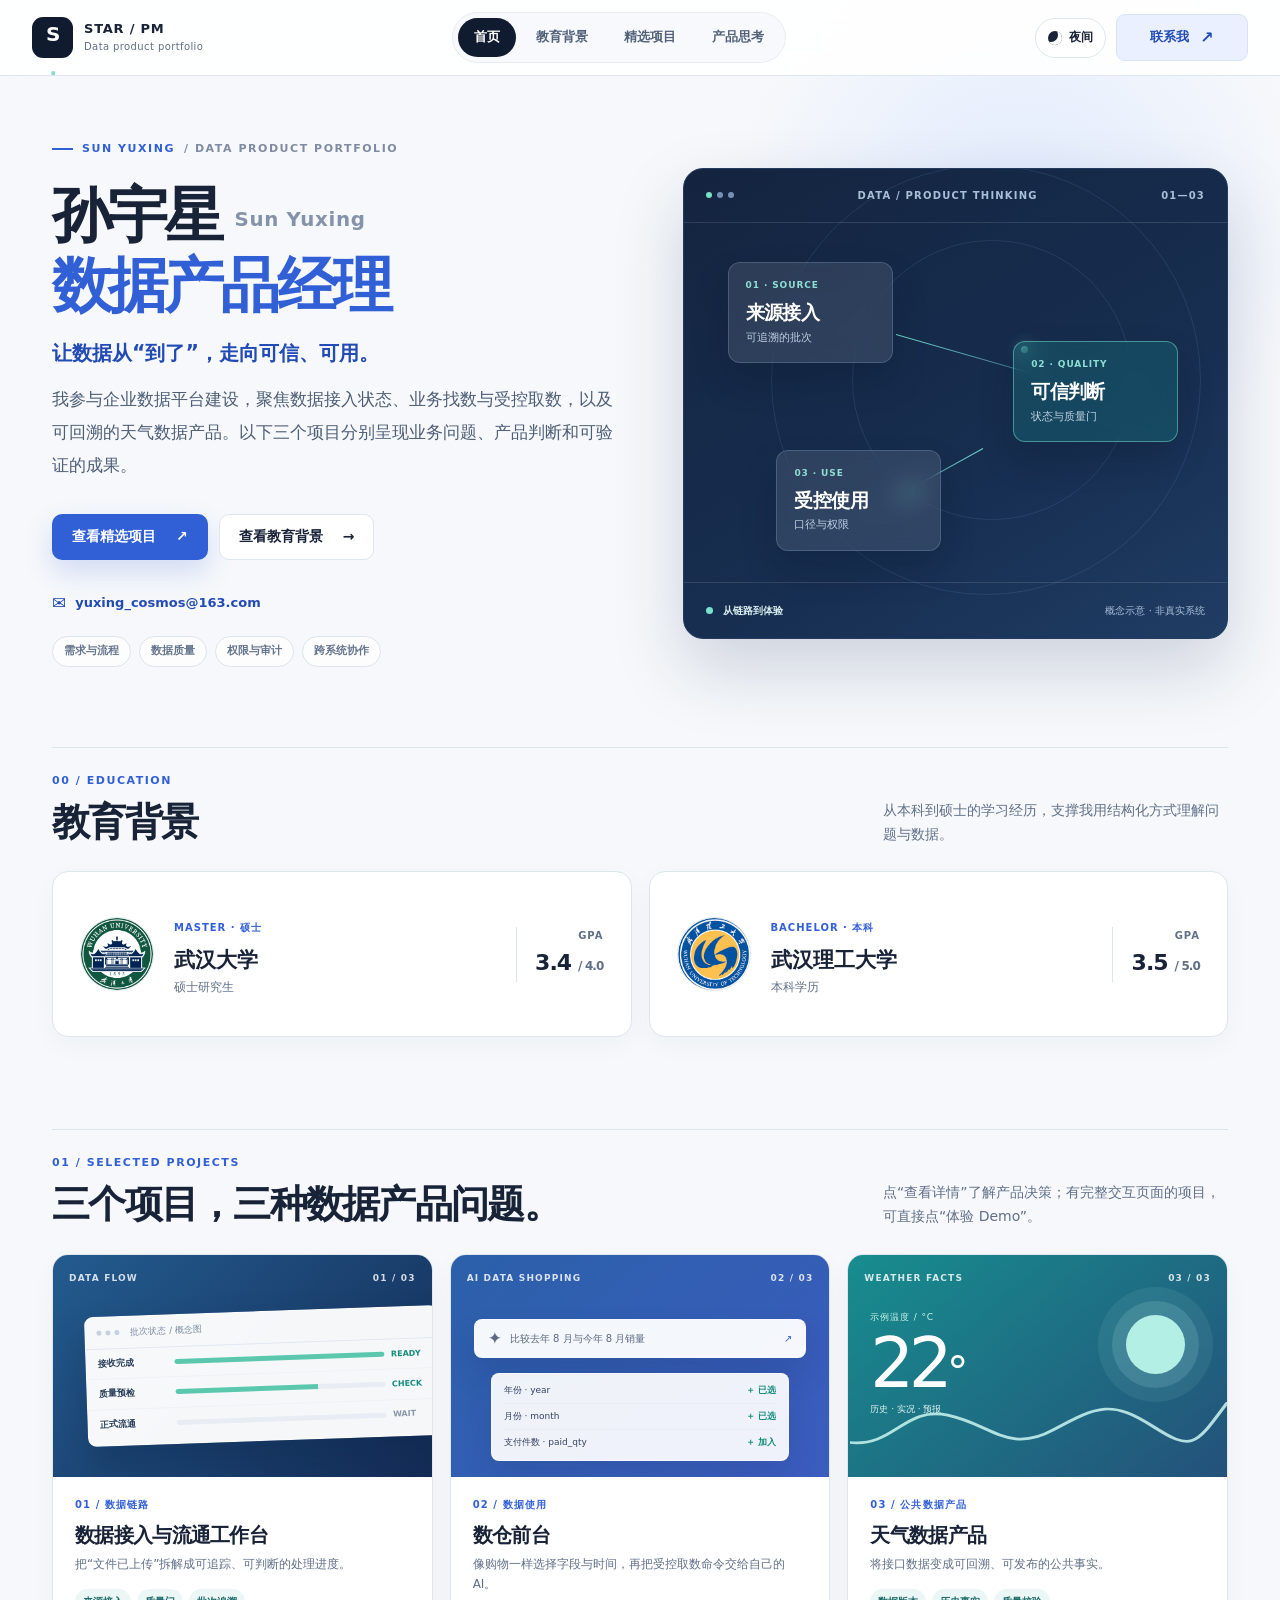
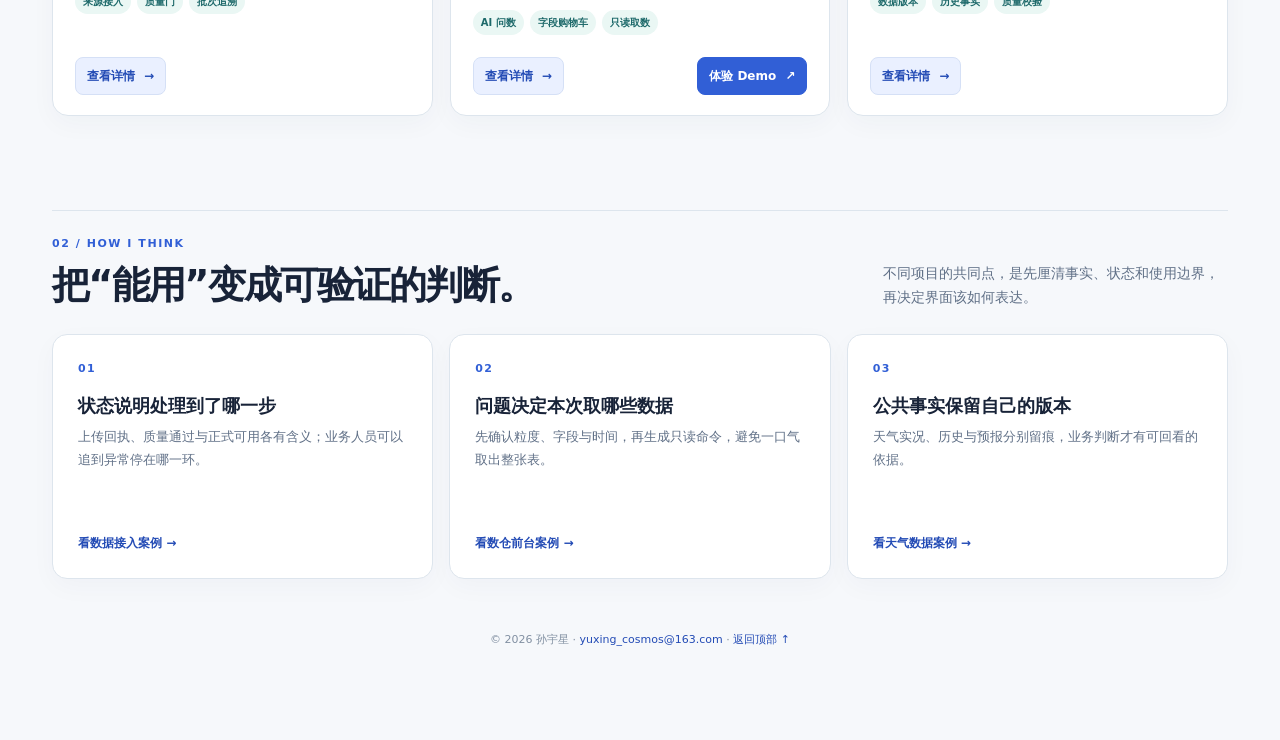
==== commit b5f7a44b: "feat: add personal background and education to portfolio home" ====
--- a/index.html
+++ b/index.html
@@ -3,9 +3,9 @@
 <head>
   <meta charset="utf-8">
   <meta name="viewport" content="width=device-width, initial-scale=1">
-  <meta name="description" content="Star 的数据产品经理作品集：数据接入与流通、数仓前台、天气数据产品三个项目案例与可体验演示。">
+  <meta name="description" content="孙宇星的数据产品经理作品集：教育背景、数据接入与流通、数仓前台和天气数据产品案例。">
   <meta name="theme-color" content="#101b2d">
-  <title>Star · 数据产品作品集</title>
+  <title>孙宇星 · 数据产品作品集</title>
   <link rel="icon" type="image/svg+xml" href="data:image/svg+xml,%3Csvg xmlns='http://www.w3.org/2000/svg' viewBox='0 0 64 64'%3E%3Crect width='64' height='64' rx='14' fill='%23101b2d'/%3E%3Cpath d='M14 45h36M17 35l11-16 9 13 10-9' fill='none' stroke='%23ffb45e' stroke-width='5' stroke-linecap='round' stroke-linejoin='round'/%3E%3C/svg%3E">
   <link rel="stylesheet" href="styles.css">
 </head>
@@ -15,19 +15,22 @@
     <a class="brand" href="#top" aria-label="Star 数据产品作品集首页"><span class="brand-mark">S<span class="brand-dot">.</span></span><span class="brand-copy"><strong>STAR / PM</strong><small>Data product portfolio</small></span></a>
     <nav class="site-nav" aria-label="主导航">
       <a href="#top" data-section="top">首页</a>
+      <a href="#education" data-section="education">教育背景</a>
       <a href="#overview" data-section="overview">精选项目</a>
       <a href="#approach" data-section="approach">产品思考</a>
     </nav>
-    <div class="header-actions"><button class="theme-toggle" type="button" aria-label="切换夜间模式" aria-pressed="false"><span class="theme-icon" aria-hidden="true"></span><span class="theme-label">夜间</span></button><a class="header-cta" href="#overview">查看项目 <span aria-hidden="true">↗</span></a></div>
+    <div class="header-actions"><button class="theme-toggle" type="button" aria-label="切换夜间模式" aria-pressed="false"><span class="theme-icon" aria-hidden="true"></span><span class="theme-label">夜间</span></button><a class="header-cta" href="mailto:yuxing_cosmos@163.com">联系我 <span aria-hidden="true">↗</span></a></div>
   </header>
   <div class="shell">
     <main id="content">
       <section class="hero" id="top" aria-labelledby="hero-title">
         <div class="hero-copy">
-          <div class="eyebrow"><span class="eyebrow-line"></span> 数据产品经理作品集 <span class="eyebrow-en">/ SELECTED WORK</span></div>
-          <h1 id="hero-title">让数据从“到了”，<br><em>走向可信、可用。</em></h1>
+          <div class="eyebrow"><span class="eyebrow-line"></span> SUN YUXING <span class="eyebrow-en">/ DATA PRODUCT PORTFOLIO</span></div>
+          <h1 id="hero-title">孙宇星<span class="hero-name-en">Sun Yuxing</span><br><em>数据产品经理</em></h1>
+          <p class="hero-statement">让数据从“到了”，走向可信、可用。</p>
           <p class="lead">我参与企业数据平台建设，聚焦数据接入状态、业务找数与受控取数，以及可回溯的天气数据产品。以下三个项目分别呈现业务问题、产品判断和可验证的成果。</p>
-          <div class="hero-actions"><a class="button button-primary" href="#overview">查看精选项目 <span aria-hidden="true">↗</span></a><a class="button button-secondary" href="#approach">了解我的产品思考 <span aria-hidden="true">→</span></a></div>
+          <div class="hero-actions"><a class="button button-primary" href="#overview">查看精选项目 <span aria-hidden="true">↗</span></a><a class="button button-secondary" href="#education">查看教育背景 <span aria-hidden="true">→</span></a></div>
+          <a class="hero-email" href="mailto:yuxing_cosmos@163.com"><span aria-hidden="true">✉</span> yuxing_cosmos@163.com</a>
           <div class="hero-tags" aria-label="能力方向"><span>需求与流程</span><span>数据质量</span><span>权限与审计</span><span>跨系统协作</span></div>
         </div>
         <div class="hero-visual" role="img" aria-label="数据来源、质量校验与受控使用的抽象流程图；仅为概念示意">
@@ -42,6 +45,22 @@
             <span class="visual-spark spark-one"></span><span class="visual-spark spark-two"></span>
           </div>
           <div class="visual-foot"><span><i class="live-dot"></i> 从链路到体验</span><span>概念示意 · 非真实系统</span></div>
+        </div>
+      </section>
+
+      <section class="education-section" id="education" aria-labelledby="education-title">
+        <div class="section-head"><div><div class="kicker">00 / EDUCATION</div><h2 id="education-title">教育背景</h2></div><p>从本科到硕士的学习经历，支撑我用结构化方式理解问题与数据。</p></div>
+        <div class="education-grid">
+          <article class="education-card">
+            <div class="edu-emblem edu-emblem-whu"><img src="assets/whu-emblem.png" alt="武汉大学校徽" width="74" height="74"></div>
+            <div class="edu-copy"><span class="edu-degree">MASTER · 硕士</span><h3>武汉大学</h3><p>硕士研究生</p></div>
+            <div class="edu-gpa"><span>GPA</span><strong>3.4 <small>/ 4.0</small></strong></div>
+          </article>
+          <article class="education-card">
+            <div class="edu-emblem edu-emblem-whut"><img src="assets/whut-emblem.png" alt="武汉理工大学校徽"></div>
+            <div class="edu-copy"><span class="edu-degree">BACHELOR · 本科</span><h3>武汉理工大学</h3><p>本科学历</p></div>
+            <div class="edu-gpa"><span>GPA</span><strong>3.5 <small>/ 5.0</small></strong></div>
+          </article>
         </div>
       </section>
 
@@ -72,7 +91,7 @@
         </div>
       </section>
 
-      <footer>© 2026 Star · <a href="#top">返回顶部 ↑</a></footer>
+      <footer>© 2026 孙宇星 · <a href="mailto:yuxing_cosmos@163.com">yuxing_cosmos@163.com</a> · <a href="#top">返回顶部 ↑</a></footer>
     </main>
   </div>
   <script src="site.js" defer></script>
--- a/styles.css
+++ b/styles.css
@@ -485,6 +485,11 @@
 
 .header-actions { display: flex; align-items: center; gap: 10px; }
 .site-nav a.is-active, .site-nav a[aria-current="page"] { color: #fff; background: var(--ink-deep); }
+.hero-name-en { display: inline-block; margin-left: 14px; color: #8493a9; font-size: clamp(15px, 1.55vw, 22px); font-weight: 700; letter-spacing: .035em; vertical-align: middle; }
+.hero-statement { margin: -5px 0 14px; color: var(--blue-deep); font-size: clamp(17px, 1.6vw, 21px); font-weight: 850; line-height: 1.5; }
+.hero-email { display: inline-flex; align-items: center; gap: 9px; margin: -9px 0 22px; color: var(--blue-deep); font-size: 13px; font-weight: 750; overflow-wrap: anywhere; }
+.hero-email:hover { text-decoration: underline; }
+.hero-email span { font-size: 17px; line-height: 1; }
 .theme-toggle {
   display: inline-flex;
   align-items: center;
@@ -515,6 +520,20 @@
 .project-detail-link:hover { background: #dce7ff; }
 .project-demo-link { margin-left: auto; border: 1px solid var(--blue); color: #fff; background: var(--blue); }
 .project-demo-link:hover { background: var(--blue-deep); }
+
+.education-section { margin-bottom: 92px; }
+.education-grid { display: grid; grid-template-columns: repeat(2, minmax(0, 1fr)); gap: 17px; }
+.education-card { display: grid; grid-template-columns: 74px minmax(0, 1fr) auto; align-items: center; gap: 20px; min-width: 0; min-height: 166px; padding: 27px; border: 1px solid var(--line); border-radius: 16px; background: var(--white); box-shadow: 0 8px 26px rgba(23,44,85,.035); }
+.edu-emblem { position: relative; width: 74px; height: 74px; overflow: hidden; flex: none; border: 1px solid #e4e9ed; border-radius: 50%; background: #fff; }
+.edu-emblem-whu img { display: block; width: 100%; height: 100%; object-fit: contain; }
+.edu-emblem-whut img { position: absolute; top: -22px; left: -15px; width: 105px; max-width: none; height: auto; }
+.edu-degree { color: var(--blue); font-size: 10px; font-weight: 850; letter-spacing: .1em; }
+.edu-copy h3 { margin: 7px 0 2px; font-size: 21px; line-height: 1.35; }
+.edu-copy p { margin: 0; color: var(--muted); font-size: 12px; }
+.edu-gpa { min-width: 88px; padding-left: 17px; border-left: 1px solid var(--line); text-align: right; white-space: nowrap; }
+.edu-gpa > span { display: block; color: var(--muted); font-size: 10px; font-weight: 850; letter-spacing: .1em; }
+.edu-gpa strong { color: var(--ink); font-size: 22px; letter-spacing: -.04em; }
+.edu-gpa small { color: var(--muted); font-size: 12px; font-weight: 700; }
 
 .approach-section { margin-top: 94px; }
 .approach-grid { display: grid; grid-template-columns: repeat(3,minmax(0,1fr)); gap: 16px; }
@@ -581,6 +600,8 @@
 html[data-theme="dark"] .header-cta, html[data-theme="dark"] .project-detail-link { border-color:#425c83; color:#d5e2ff; background:#253a5f; }
 html[data-theme="dark"] .theme-icon { background:#facc75; box-shadow:0 0 0 3px rgba(250,204,117,.15); }
 html[data-theme="dark"] .lead { color:#bccbe0; }
+html[data-theme="dark"] .hero-statement, html[data-theme="dark"] .hero-email { color:#b9ceff; }
+html[data-theme="dark"] .hero-name-en { color:#9eafc5; }
 html[data-theme="dark"] .hero::before { background:radial-gradient(circle,rgba(48,82,139,.32),transparent 64%); }
 html[data-theme="dark"] .hero-tags span { border-color:#41536d; color:#cbd8e8; background:#1a2a41; }
 html[data-theme="dark"] .button-secondary { color:#e4ecf8; background:#1a2a41; }
@@ -588,6 +609,7 @@
 html[data-theme="dark"] .button-primary:hover, html[data-theme="dark"] .project-demo-link:hover { background:#234bb5; }
 html[data-theme="dark"] .project-card { background:var(--white); }
 html[data-theme="dark"] .project-tags span { color:#a6e4d8; background:#183c42; }
+html[data-theme="dark"] .edu-degree { color:#b9ceff; }
 html[data-theme="dark"] .approach-grid a, html[data-theme="dark"] .breadcrumb a, html[data-theme="dark"] .detail-next a, html[data-theme="dark"] footer a { color:#b9ceff; }
 html[data-theme="dark"] .detail-index { color:#adc7ff; }
 html[data-theme="dark"] .detail-content .detail-judgment { border-color:#5371a1; background:#203653; }
@@ -601,12 +623,17 @@
 html[data-theme="dark"] .preview-label { color:#b4e8d9; background:#214b49; }
 
 @media (max-width: 900px) {
+  .education-card { grid-template-columns: 74px minmax(0,1fr); gap: 13px 17px; }
+  .edu-gpa { grid-column: 2; justify-self: start; padding-left: 0; border-left: 0; text-align: left; }
   .detail-hero { grid-template-columns: 1fr; }
   .detail-hero-visual { grid-template-columns: repeat(4,1fr); }
   .detail-hero-visual i, .detail-hero-visual i:last-of-type { grid-column:auto; }
   .detail-facts { grid-template-columns: 1fr; }
 }
 @media (max-width: 820px) {
+  .education-grid { grid-template-columns: 1fr; }
+  .education-card { grid-template-columns: 74px minmax(0,1fr) auto; }
+  .edu-gpa { grid-column: auto; justify-self: auto; padding-left: 17px; border-left: 1px solid var(--line); text-align: right; }
   .approach-grid { grid-template-columns: 1fr; }
   .approach-grid article { min-height: 0; }
 }
@@ -615,6 +642,13 @@
   .theme-toggle { width: 38px; padding: 7px; }
   .theme-label { display: none; }
   .project-copy { min-height: 215px; }
+  .hero-name-en { margin-left: 9px; font-size: 13px; }
+  .education-section { margin-bottom: 65px; }
+  .education-card { grid-template-columns: 62px minmax(0,1fr); gap: 9px 15px; min-height: 0; padding: 20px; }
+  .edu-emblem { width: 62px; height: 62px; }
+  .edu-emblem-whut img { top: -18px; left: -12px; width: 88px; }
+  .edu-copy h3 { font-size: 18px; }
+  .edu-gpa { grid-column: 2; justify-self: start; padding: 0; border: 0; text-align: left; }
   .project-actions { gap: 7px; }
   .project-actions a { flex: 1; white-space: nowrap; }
   .approach-section { margin-top: 65px; }
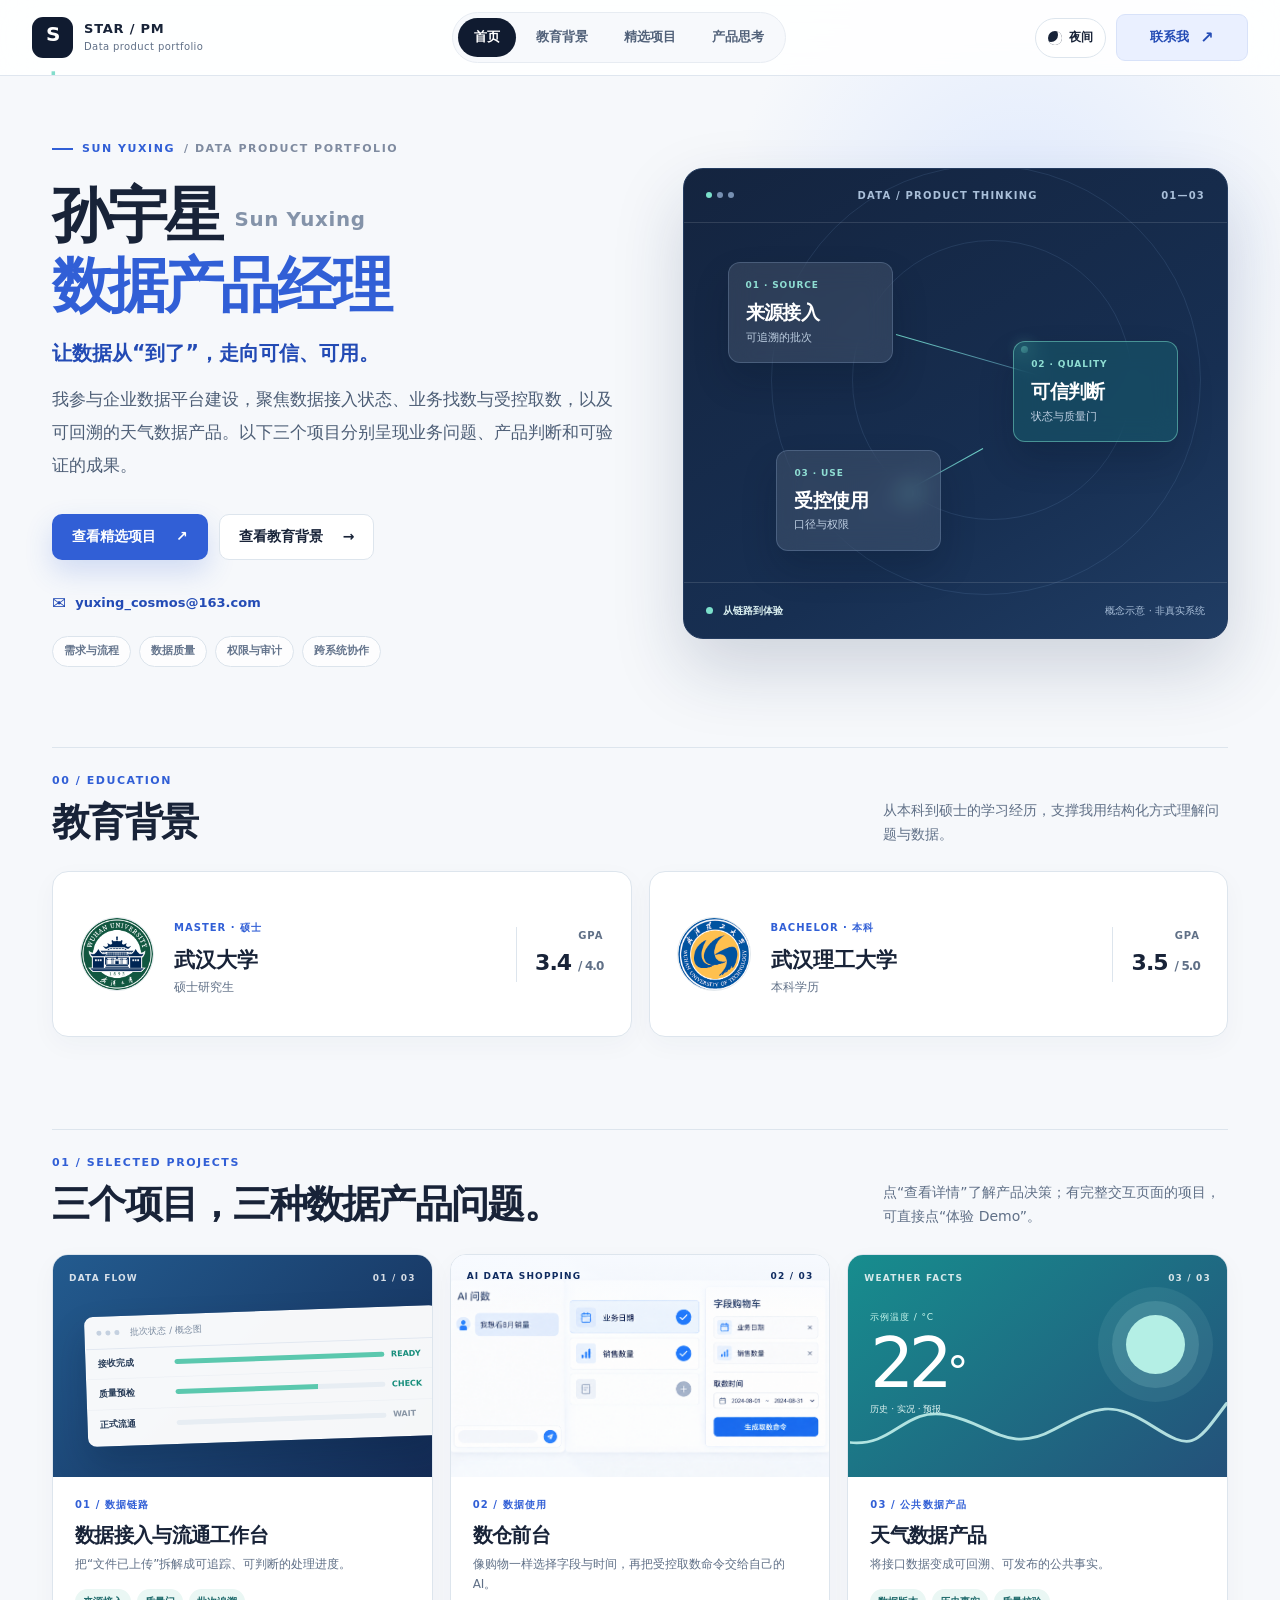
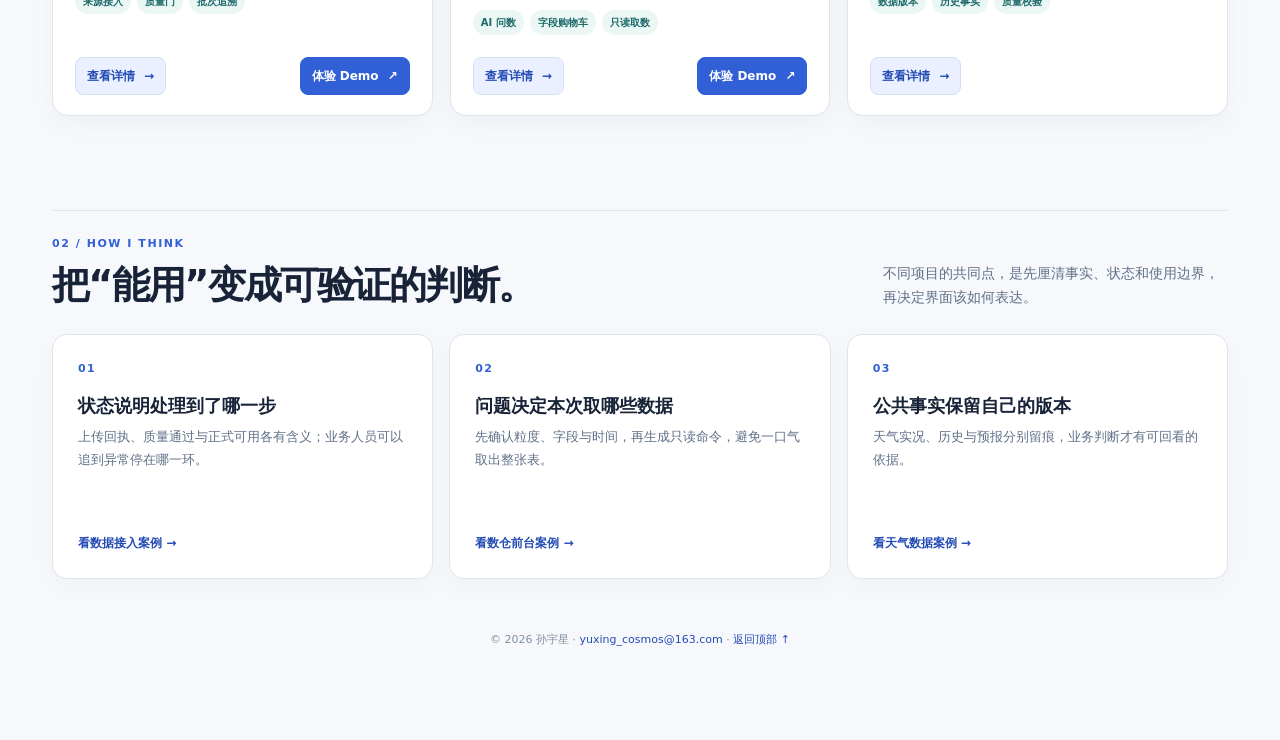
==== commit c0364efe: "Add intake workbench demo and refresh catalog cover" ====
--- a/index.html
+++ b/index.html
@@ -69,10 +69,10 @@
         <div class="overview">
           <article class="project-card">
             <div class="project-cover cover-intake" aria-hidden="true"><div class="cover-label"><span>DATA FLOW</span><span>01 / 03</span></div><div class="mock-window"><div class="mock-top"><i></i><i></i><i></i><span>批次状态 / 概念图</span></div><div class="mock-row"><b>接收完成</b><span class="mock-progress"></span><em>READY</em></div><div class="mock-row"><b>质量预检</b><span class="mock-progress half"></span><em>CHECK</em></div><div class="mock-row"><b>正式流通</b><span class="mock-progress light"></span><em>WAIT</em></div></div></div>
-            <div class="project-copy"><span class="num">01 / 数据链路</span><h3>数据接入与流通工作台</h3><p>把“文件已上传”拆解成可追踪、可判断的处理进度。</p><div class="project-tags"><span>来源接入</span><span>质量门</span><span>批次追溯</span></div><div class="project-actions"><a class="project-detail-link" href="projects/data-intake.html">查看详情 <span aria-hidden="true">→</span></a></div></div>
+            <div class="project-copy"><span class="num">01 / 数据链路</span><h3>数据接入与流通工作台</h3><p>把“文件已上传”拆解成可追踪、可判断的处理进度。</p><div class="project-tags"><span>来源接入</span><span>质量门</span><span>批次追溯</span></div><div class="project-actions"><a class="project-detail-link" href="projects/data-intake.html">查看详情 <span aria-hidden="true">→</span></a><a class="project-demo-link" href="intake-demo.html" target="_blank" rel="noopener">体验 Demo <span aria-hidden="true">↗</span></a></div></div>
           </article>
           <article class="project-card">
-            <div class="project-cover cover-catalog" aria-hidden="true"><div class="cover-label"><span>AI DATA SHOPPING</span><span>02 / 03</span></div><div class="mock-search"><span>✦</span> 比较去年 8 月与今年 8 月销量 <i>↗</i></div><div class="mock-table"><div><span>年份 · year</span><b>＋ 已选</b></div><div><span>月份 · month</span><b>＋ 已选</b></div><div><span>支付件数 · paid_qty</span><b>＋ 加入</b></div></div></div>
+            <div class="project-cover cover-catalog cover-image" aria-hidden="true"><img src="assets/catalog-ai-shopping-cover.png" alt="" width="1672" height="938" loading="lazy"><div class="cover-label"><span>AI DATA SHOPPING</span><span>02 / 03</span></div></div>
             <div class="project-copy"><span class="num">02 / 数据使用</span><h3>数仓前台</h3><p>像购物一样选择字段与时间，再把受控取数命令交给自己的 AI。</p><div class="project-tags"><span>AI 问数</span><span>字段购物车</span><span>只读取数</span></div><div class="project-actions"><a class="project-detail-link" href="projects/catalog.html">查看详情 <span aria-hidden="true">→</span></a><a class="project-demo-link" href="catalog-demo.html" target="_blank" rel="noopener">体验 Demo <span aria-hidden="true">↗</span></a></div></div>
           </article>
           <article class="project-card">
--- a/styles.css
+++ b/styles.css
@@ -261,6 +261,9 @@
 .cover-label { position: relative; z-index: 2; display: flex; justify-content: space-between; color: rgba(255,255,255,.82); font-size: 9px; font-weight: 850; letter-spacing: .13em; }
 .cover-intake { color: #fff; background: linear-gradient(135deg, #235b8f, #142c56); }
 .cover-catalog { color: #fff; background: linear-gradient(140deg, #2b60a9, #3c5cc0); }
+.cover-image { padding: 0; background: #eef4fd; }
+.cover-image > img { display: block; width: 100%; height: 100%; object-fit: cover; object-position: center; }
+.cover-image .cover-label { position: absolute; inset: 0 0 auto; padding: 14px 16px 28px; color: #102c61; background: linear-gradient(#f7faffec, #f7faff00); }
 .cover-weather { color: #fff; background: linear-gradient(140deg, #178d8e, #24517a); }
 .mock-window { position: absolute; top: 56px; right: -8px; left: 33px; padding-bottom: 6px; border: 1px solid rgba(255,255,255,.45); border-radius: 9px; background: rgba(255,255,255,.96); box-shadow: 0 18px 35px rgba(5,21,51,.22); color: #263b57; transform: rotate(-2deg); }
 .mock-top { display: flex; align-items: center; gap: 4px; height: 32px; padding: 0 11px; border-bottom: 1px solid #e2e8f1; color: #7c8ca1; font-size: 9px; }
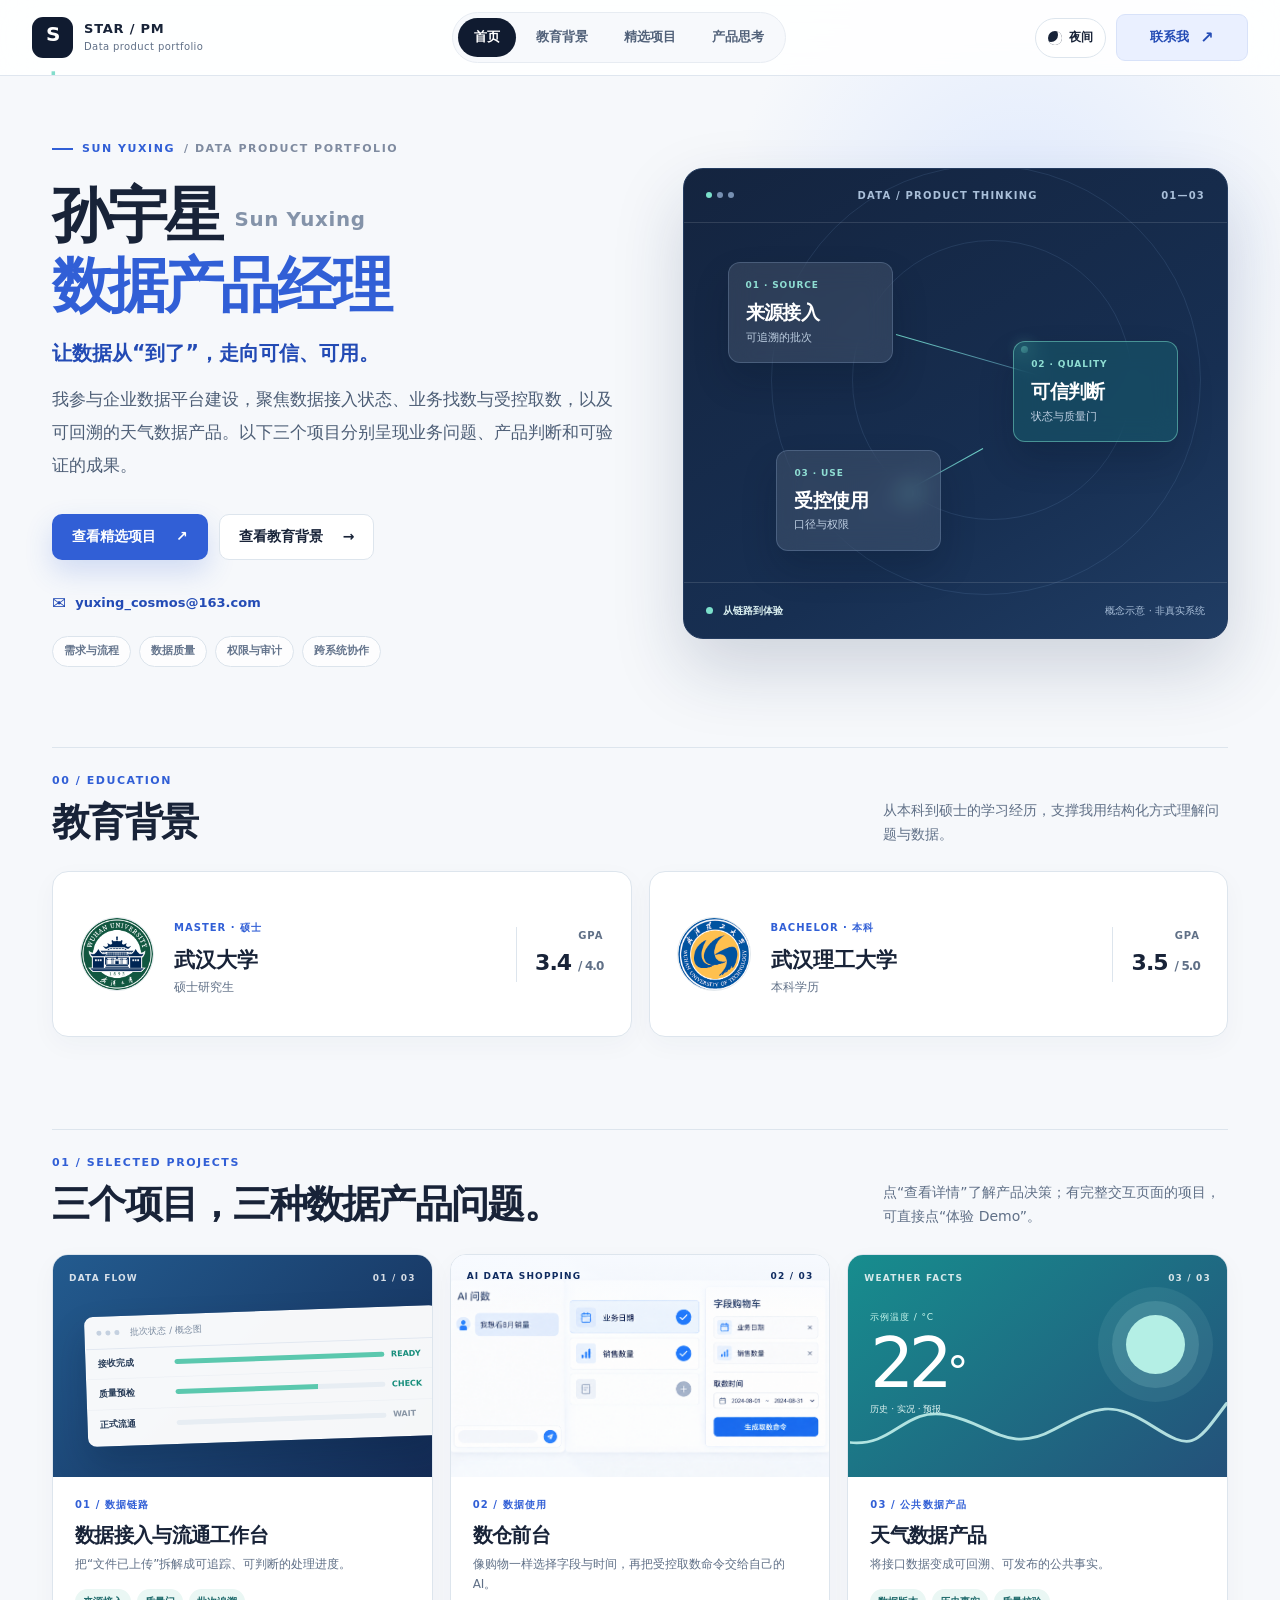
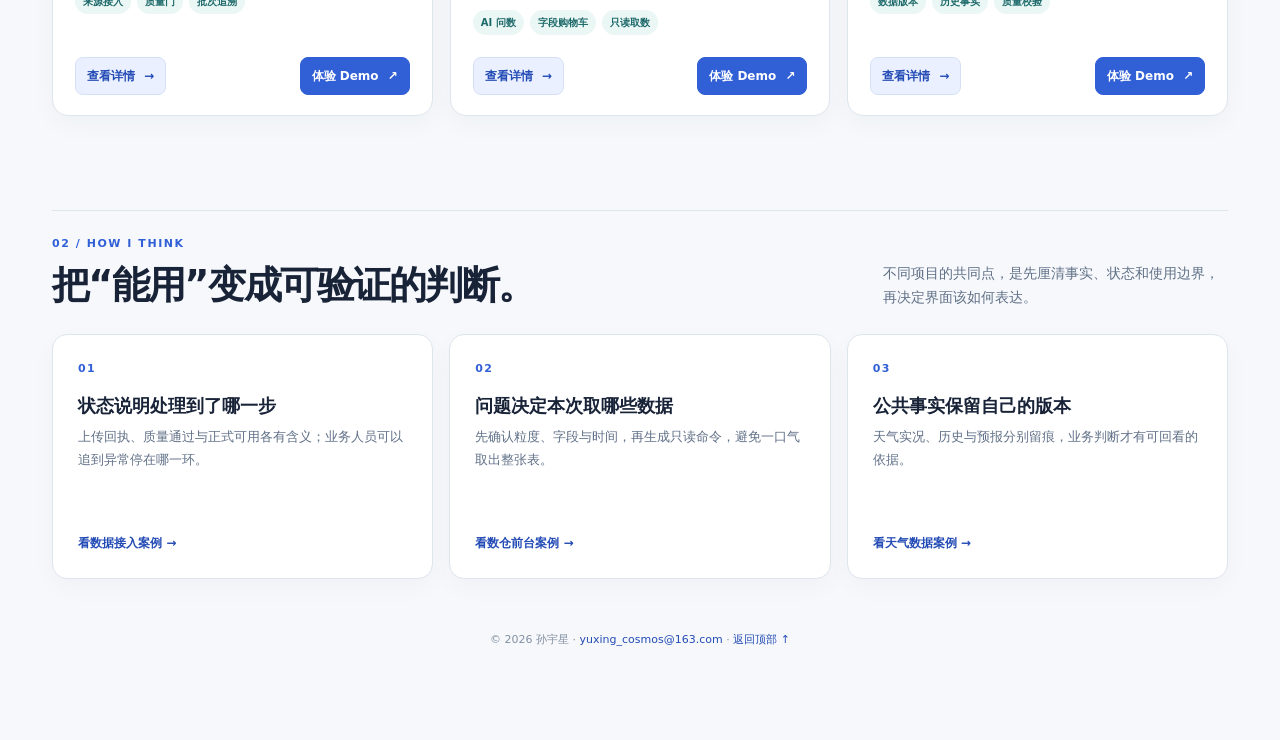
==== commit 79e63357: "Add weather data shopping demo to portfolio" ====
--- a/index.html
+++ b/index.html
@@ -77,7 +77,7 @@
           </article>
           <article class="project-card">
             <div class="project-cover cover-weather" aria-hidden="true"><div class="cover-label"><span>WEATHER FACTS</span><span>03 / 03</span></div><div class="weather-graphic"><span class="weather-sun"></span><div class="weather-reading"><small>示例温度 / °C</small><strong>22<span>°</span></strong><span>历史 · 实况 · 预报</span></div><svg viewBox="0 0 320 90" preserveAspectRatio="none" aria-hidden="true"><path d="M0 62 C38 67 46 22 83 32 S135 75 173 48 S223 16 257 44 S293 66 320 19" fill="none" stroke="currentColor" stroke-width="3" stroke-linecap="round"/></svg></div></div>
-            <div class="project-copy"><span class="num">03 / 公共数据产品</span><h3>天气数据产品</h3><p>将接口数据变成可回溯、可发布的公共事实。</p><div class="project-tags"><span>数据版本</span><span>历史事实</span><span>质量校验</span></div><div class="project-actions"><a class="project-detail-link" href="projects/weather.html">查看详情 <span aria-hidden="true">→</span></a></div></div>
+            <div class="project-copy"><span class="num">03 / 公共数据产品</span><h3>天气数据产品</h3><p>将接口数据变成可回溯、可发布的公共事实。</p><div class="project-tags"><span>数据版本</span><span>历史事实</span><span>质量校验</span></div><div class="project-actions"><a class="project-detail-link" href="projects/weather.html">查看详情 <span aria-hidden="true">→</span></a><a class="project-demo-link" href="weather-demo.html" target="_blank" rel="noopener">体验 Demo <span aria-hidden="true">↗</span></a></div></div>
           </article>
         </div>
       </section>
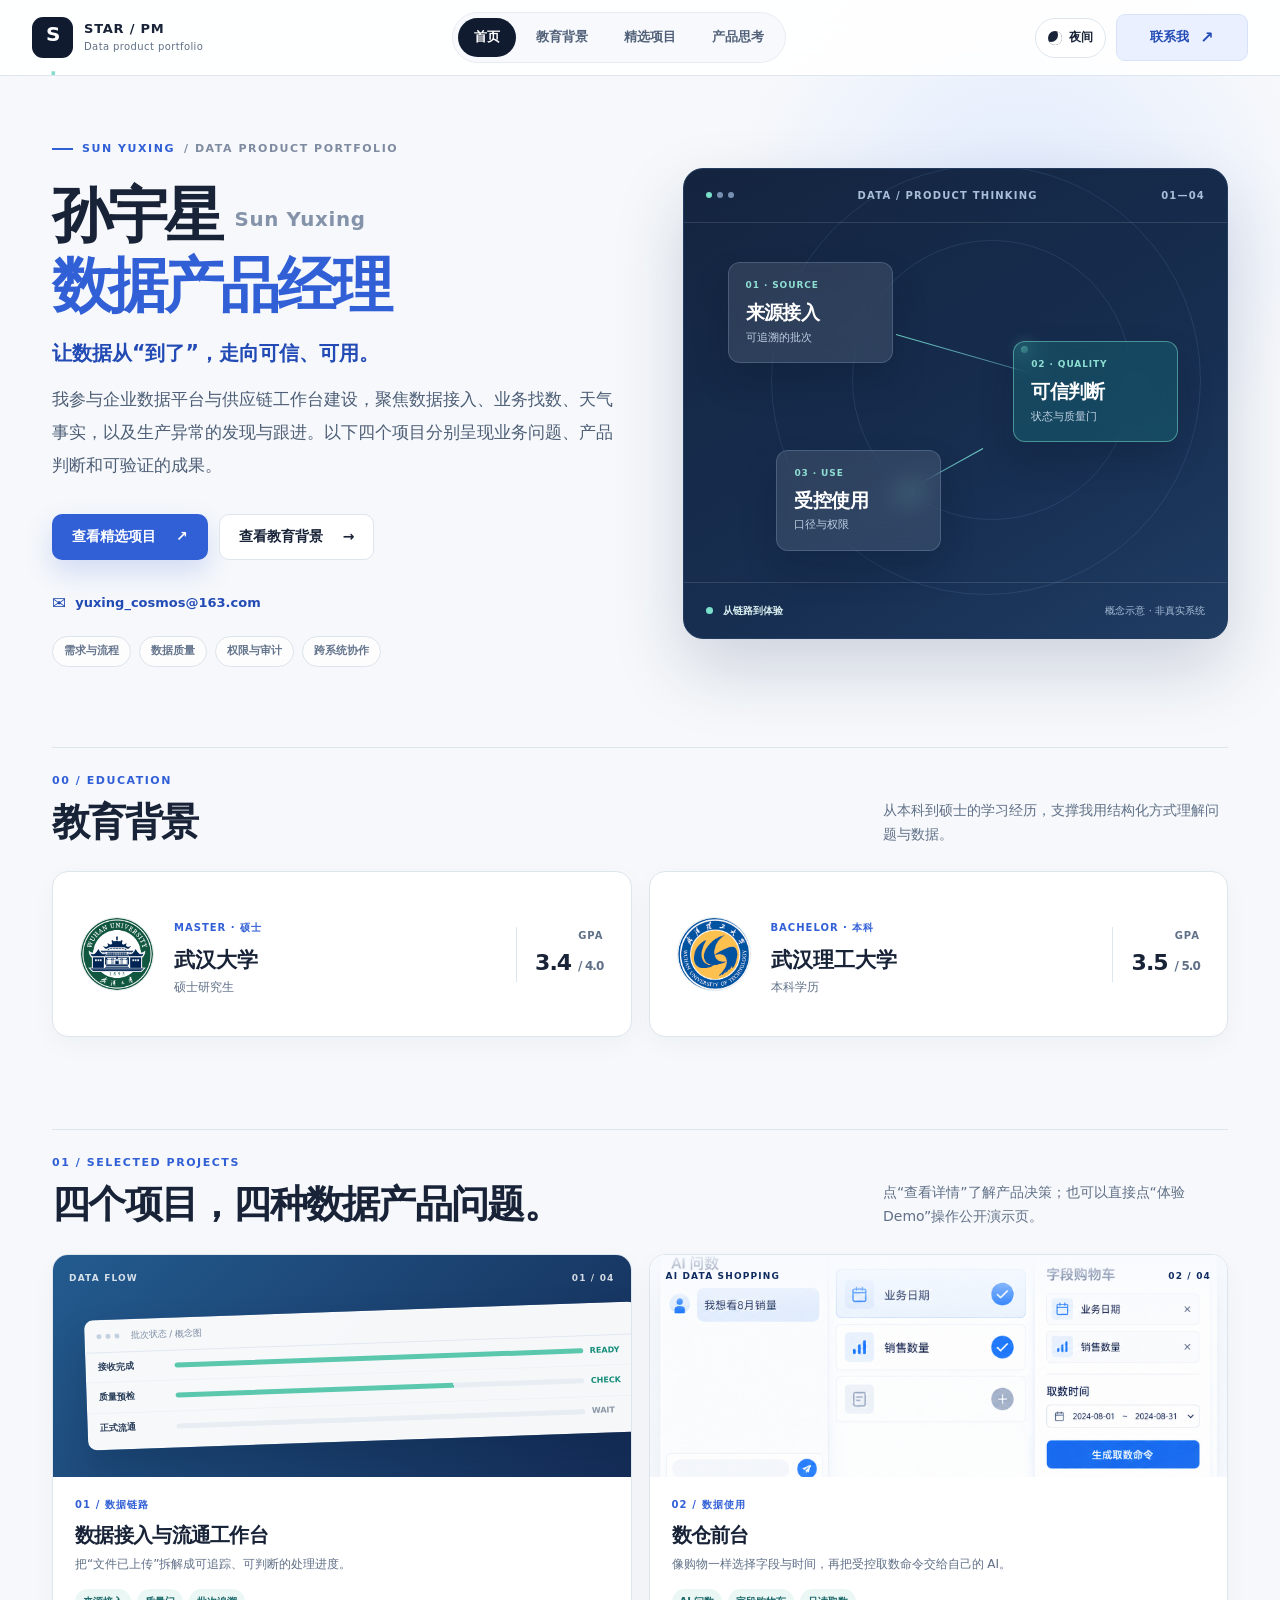
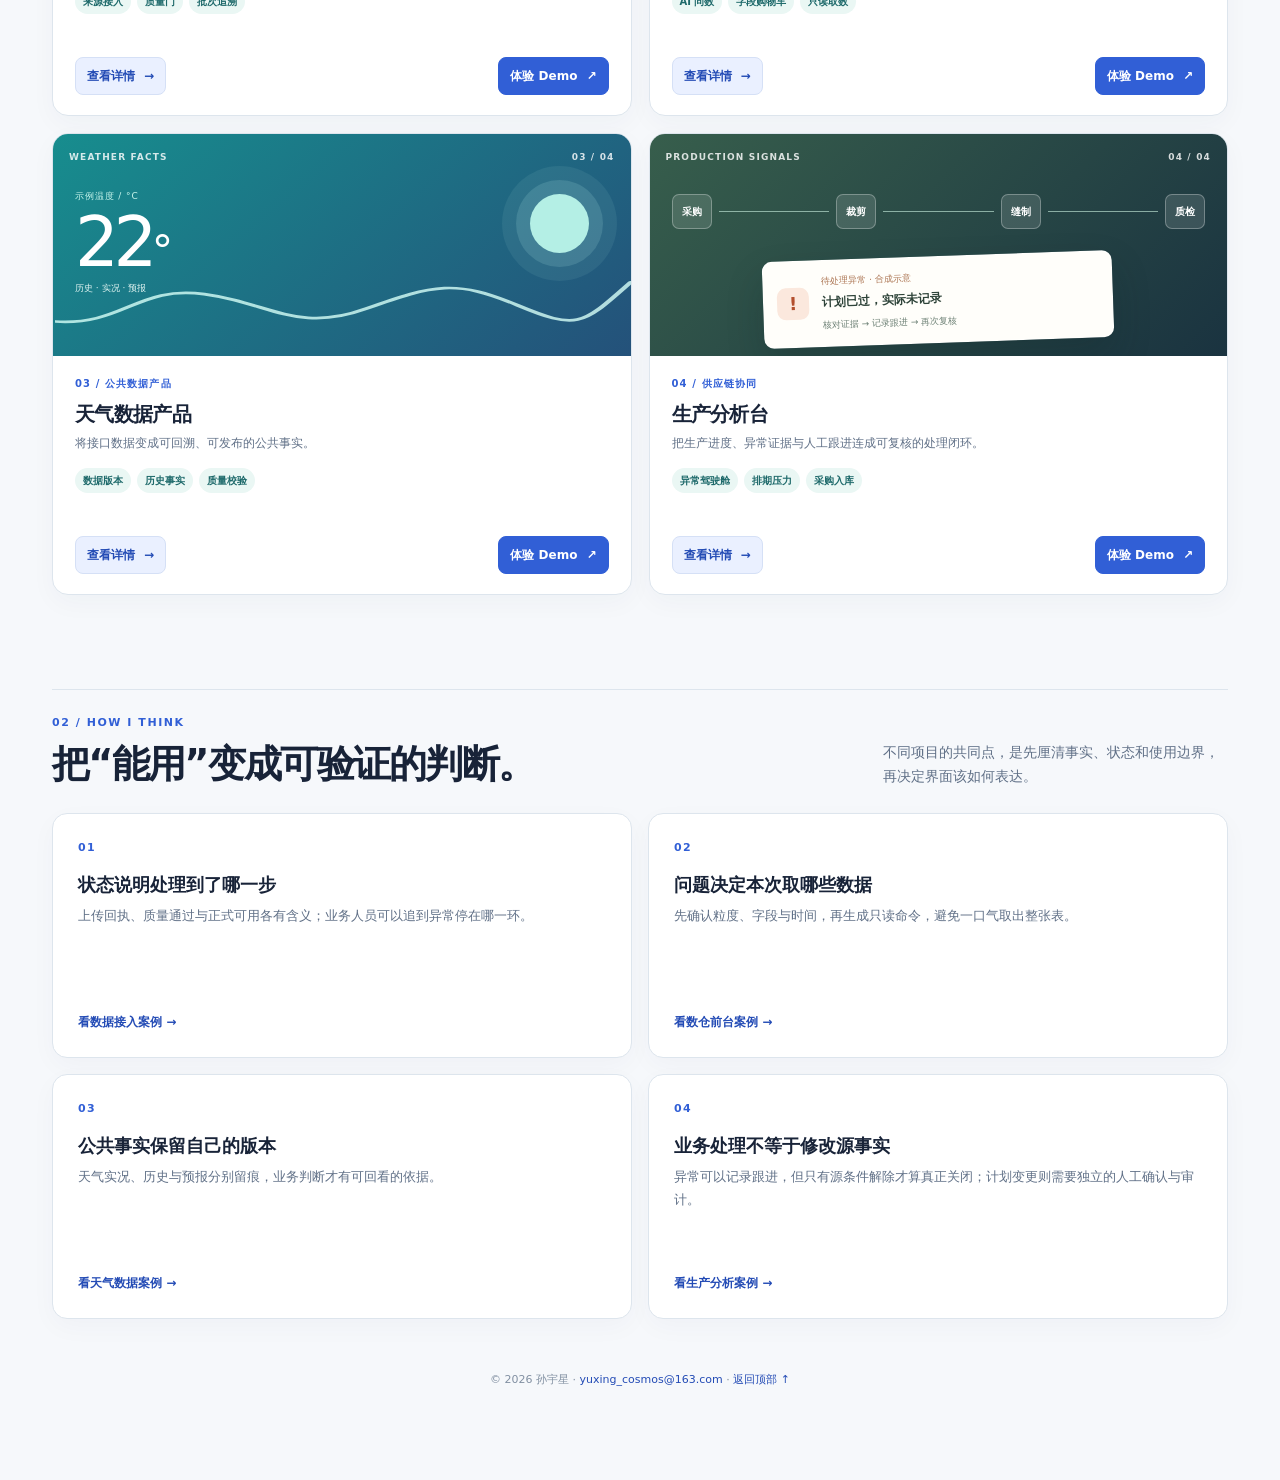
==== commit a634bc76: "Add production analysis case and synthetic workbench demo" ====
--- a/index.html
+++ b/index.html
@@ -3,7 +3,7 @@
 <head>
   <meta charset="utf-8">
   <meta name="viewport" content="width=device-width, initial-scale=1">
-  <meta name="description" content="孙宇星的数据产品经理作品集：教育背景、数据接入与流通、数仓前台和天气数据产品案例。">
+  <meta name="description" content="孙宇星的数据产品经理作品集：教育背景、数据接入与流通、数仓前台、天气数据产品和生产分析台案例。">
   <meta name="theme-color" content="#101b2d">
   <title>孙宇星 · 数据产品作品集</title>
   <link rel="icon" type="image/svg+xml" href="data:image/svg+xml,%3Csvg xmlns='http://www.w3.org/2000/svg' viewBox='0 0 64 64'%3E%3Crect width='64' height='64' rx='14' fill='%23101b2d'/%3E%3Cpath d='M14 45h36M17 35l11-16 9 13 10-9' fill='none' stroke='%23ffb45e' stroke-width='5' stroke-linecap='round' stroke-linejoin='round'/%3E%3C/svg%3E">
@@ -28,13 +28,13 @@
           <div class="eyebrow"><span class="eyebrow-line"></span> SUN YUXING <span class="eyebrow-en">/ DATA PRODUCT PORTFOLIO</span></div>
           <h1 id="hero-title">孙宇星<span class="hero-name-en">Sun Yuxing</span><br><em>数据产品经理</em></h1>
           <p class="hero-statement">让数据从“到了”，走向可信、可用。</p>
-          <p class="lead">我参与企业数据平台建设，聚焦数据接入状态、业务找数与受控取数，以及可回溯的天气数据产品。以下三个项目分别呈现业务问题、产品判断和可验证的成果。</p>
+          <p class="lead">我参与企业数据平台与供应链工作台建设，聚焦数据接入、业务找数、天气事实，以及生产异常的发现与跟进。以下四个项目分别呈现业务问题、产品判断和可验证的成果。</p>
           <div class="hero-actions"><a class="button button-primary" href="#overview">查看精选项目 <span aria-hidden="true">↗</span></a><a class="button button-secondary" href="#education">查看教育背景 <span aria-hidden="true">→</span></a></div>
           <a class="hero-email" href="mailto:yuxing_cosmos@163.com"><span aria-hidden="true">✉</span> yuxing_cosmos@163.com</a>
           <div class="hero-tags" aria-label="能力方向"><span>需求与流程</span><span>数据质量</span><span>权限与审计</span><span>跨系统协作</span></div>
         </div>
         <div class="hero-visual" role="img" aria-label="数据来源、质量校验与受控使用的抽象流程图；仅为概念示意">
-          <div class="visual-topline"><span class="visual-dots"><i></i><i></i><i></i></span><span>DATA / PRODUCT THINKING</span><span>01—03</span></div>
+          <div class="visual-topline"><span class="visual-dots"><i></i><i></i><i></i></span><span>DATA / PRODUCT THINKING</span><span>01—04</span></div>
           <div class="visual-canvas">
             <div class="visual-orbit orbit-one"></div><div class="visual-orbit orbit-two"></div>
             <div class="visual-node node-source"><span class="node-index">01 · SOURCE</span><strong>来源接入</strong><small>可追溯的批次</small></div>
@@ -65,19 +65,23 @@
       </section>
 
       <section id="overview" aria-labelledby="overview-title">
-        <div class="section-head"><div><div class="kicker">01 / SELECTED PROJECTS</div><h2 id="overview-title">三个项目，三种数据产品问题。</h2></div><p>点“查看详情”了解产品决策；有完整交互页面的项目，可直接点“体验 Demo”。</p></div>
+        <div class="section-head"><div><div class="kicker">01 / SELECTED PROJECTS</div><h2 id="overview-title">四个项目，四种数据产品问题。</h2></div><p>点“查看详情”了解产品决策；也可以直接点“体验 Demo”操作公开演示页。</p></div>
         <div class="overview">
           <article class="project-card">
-            <div class="project-cover cover-intake" aria-hidden="true"><div class="cover-label"><span>DATA FLOW</span><span>01 / 03</span></div><div class="mock-window"><div class="mock-top"><i></i><i></i><i></i><span>批次状态 / 概念图</span></div><div class="mock-row"><b>接收完成</b><span class="mock-progress"></span><em>READY</em></div><div class="mock-row"><b>质量预检</b><span class="mock-progress half"></span><em>CHECK</em></div><div class="mock-row"><b>正式流通</b><span class="mock-progress light"></span><em>WAIT</em></div></div></div>
+            <div class="project-cover cover-intake" aria-hidden="true"><div class="cover-label"><span>DATA FLOW</span><span>01 / 04</span></div><div class="mock-window"><div class="mock-top"><i></i><i></i><i></i><span>批次状态 / 概念图</span></div><div class="mock-row"><b>接收完成</b><span class="mock-progress"></span><em>READY</em></div><div class="mock-row"><b>质量预检</b><span class="mock-progress half"></span><em>CHECK</em></div><div class="mock-row"><b>正式流通</b><span class="mock-progress light"></span><em>WAIT</em></div></div></div>
             <div class="project-copy"><span class="num">01 / 数据链路</span><h3>数据接入与流通工作台</h3><p>把“文件已上传”拆解成可追踪、可判断的处理进度。</p><div class="project-tags"><span>来源接入</span><span>质量门</span><span>批次追溯</span></div><div class="project-actions"><a class="project-detail-link" href="projects/data-intake.html">查看详情 <span aria-hidden="true">→</span></a><a class="project-demo-link" href="intake-demo.html" target="_blank" rel="noopener">体验 Demo <span aria-hidden="true">↗</span></a></div></div>
           </article>
           <article class="project-card">
-            <div class="project-cover cover-catalog cover-image" aria-hidden="true"><img src="assets/catalog-ai-shopping-cover.png" alt="" width="1672" height="938" loading="lazy"><div class="cover-label"><span>AI DATA SHOPPING</span><span>02 / 03</span></div></div>
+            <div class="project-cover cover-catalog cover-image" aria-hidden="true"><img src="assets/catalog-ai-shopping-cover.png" alt="" width="1672" height="938" loading="lazy"><div class="cover-label"><span>AI DATA SHOPPING</span><span>02 / 04</span></div></div>
             <div class="project-copy"><span class="num">02 / 数据使用</span><h3>数仓前台</h3><p>像购物一样选择字段与时间，再把受控取数命令交给自己的 AI。</p><div class="project-tags"><span>AI 问数</span><span>字段购物车</span><span>只读取数</span></div><div class="project-actions"><a class="project-detail-link" href="projects/catalog.html">查看详情 <span aria-hidden="true">→</span></a><a class="project-demo-link" href="catalog-demo.html" target="_blank" rel="noopener">体验 Demo <span aria-hidden="true">↗</span></a></div></div>
           </article>
           <article class="project-card">
-            <div class="project-cover cover-weather" aria-hidden="true"><div class="cover-label"><span>WEATHER FACTS</span><span>03 / 03</span></div><div class="weather-graphic"><span class="weather-sun"></span><div class="weather-reading"><small>示例温度 / °C</small><strong>22<span>°</span></strong><span>历史 · 实况 · 预报</span></div><svg viewBox="0 0 320 90" preserveAspectRatio="none" aria-hidden="true"><path d="M0 62 C38 67 46 22 83 32 S135 75 173 48 S223 16 257 44 S293 66 320 19" fill="none" stroke="currentColor" stroke-width="3" stroke-linecap="round"/></svg></div></div>
+            <div class="project-cover cover-weather" aria-hidden="true"><div class="cover-label"><span>WEATHER FACTS</span><span>03 / 04</span></div><div class="weather-graphic"><span class="weather-sun"></span><div class="weather-reading"><small>示例温度 / °C</small><strong>22<span>°</span></strong><span>历史 · 实况 · 预报</span></div><svg viewBox="0 0 320 90" preserveAspectRatio="none" aria-hidden="true"><path d="M0 62 C38 67 46 22 83 32 S135 75 173 48 S223 16 257 44 S293 66 320 19" fill="none" stroke="currentColor" stroke-width="3" stroke-linecap="round"/></svg></div></div>
             <div class="project-copy"><span class="num">03 / 公共数据产品</span><h3>天气数据产品</h3><p>将接口数据变成可回溯、可发布的公共事实。</p><div class="project-tags"><span>数据版本</span><span>历史事实</span><span>质量校验</span></div><div class="project-actions"><a class="project-detail-link" href="projects/weather.html">查看详情 <span aria-hidden="true">→</span></a><a class="project-demo-link" href="weather-demo.html" target="_blank" rel="noopener">体验 Demo <span aria-hidden="true">↗</span></a></div></div>
+          </article>
+          <article class="project-card">
+            <div class="project-cover cover-production" aria-hidden="true"><div class="cover-label"><span>PRODUCTION SIGNALS</span><span>04 / 04</span></div><div class="production-graphic"><div class="production-track"><span>采购</span><i></i><span>裁剪</span><i></i><span>缝制</span><i></i><span>质检</span></div><div class="production-signal"><b>!</b><div><small>待处理异常 · 合成示意</small><strong>计划已过，实际未记录</strong><span>核对证据 → 记录跟进 → 再次复核</span></div></div></div></div>
+            <div class="project-copy"><span class="num">04 / 供应链协同</span><h3>生产分析台</h3><p>把生产进度、异常证据与人工跟进连成可复核的处理闭环。</p><div class="project-tags"><span>异常驾驶舱</span><span>排期压力</span><span>采购入库</span></div><div class="project-actions"><a class="project-detail-link" href="projects/production.html">查看详情 <span aria-hidden="true">→</span></a><a class="project-demo-link" href="production-demo.html" target="_blank" rel="noopener">体验 Demo <span aria-hidden="true">↗</span></a></div></div>
           </article>
         </div>
       </section>
@@ -88,6 +92,7 @@
           <article><span>01</span><h3>状态说明处理到了哪一步</h3><p>上传回执、质量通过与正式可用各有含义；业务人员可以追到异常停在哪一环。</p><a href="projects/data-intake.html">看数据接入案例 →</a></article>
           <article><span>02</span><h3>问题决定本次取哪些数据</h3><p>先确认粒度、字段与时间，再生成只读命令，避免一口气取出整张表。</p><a href="projects/catalog.html">看数仓前台案例 →</a></article>
           <article><span>03</span><h3>公共事实保留自己的版本</h3><p>天气实况、历史与预报分别留痕，业务判断才有可回看的依据。</p><a href="projects/weather.html">看天气数据案例 →</a></article>
+          <article><span>04</span><h3>业务处理不等于修改源事实</h3><p>异常可以记录跟进，但只有源条件解除才算真正关闭；计划变更则需要独立的人工确认与审计。</p><a href="projects/production.html">看生产分析案例 →</a></article>
         </div>
       </section>
 
--- a/styles.css
+++ b/styles.css
@@ -246,7 +246,7 @@
 }
 .section-head h2 { margin: 7px 0 0; font-size: clamp(28px, 3vw, 39px); line-height: 1.27; letter-spacing: -.045em; }
 .section-head p { max-width: 345px; margin: 0; color: var(--muted); font-size: 14px; }
-.overview { display: grid; grid-template-columns: repeat(3, minmax(0, 1fr)); gap: 17px; }
+.overview { display: grid; grid-template-columns: repeat(2, minmax(0, 1fr)); gap: 17px; }
 .project-card {
   min-width: 0;
   overflow: hidden;
@@ -265,6 +265,17 @@
 .cover-image > img { display: block; width: 100%; height: 100%; object-fit: cover; object-position: center; }
 .cover-image .cover-label { position: absolute; inset: 0 0 auto; padding: 14px 16px 28px; color: #102c61; background: linear-gradient(#f7faffec, #f7faff00); }
 .cover-weather { color: #fff; background: linear-gradient(140deg, #178d8e, #24517a); }
+.cover-production { color: #fff; background: linear-gradient(135deg, #375e4c, #1a3340); }
+.production-graphic { position: absolute; inset: 60px 22px 20px; }
+.production-track { display: flex; align-items: center; gap: 7px; }
+.production-track span { padding: 8px 9px; border: 1px solid #ffffff4a; border-radius: 7px; background: #ffffff20; font-size: 10px; font-weight: 800; }
+.production-track i { flex: 1; height: 1px; min-width: 9px; background: #c4e9d9a3; }
+.production-signal { display: flex; align-items: center; gap: 13px; width: min(350px, 95%); margin: 27px auto 0; padding: 13px; border: 1px solid #ffffff80; border-radius: 10px; background: #fffefa; color: #2e4339; box-shadow: 0 18px 36px #0e242438; transform: rotate(-2deg); }
+.production-signal > b { display: grid; place-items: center; flex: none; width: 32px; height: 32px; border-radius: 9px; background: #fbe8dd; color: #b34f2d; font-size: 18px; }
+.production-signal small,.production-signal strong,.production-signal span { display: block; }
+.production-signal small { color: #ac7553; font-size: 9px; }
+.production-signal strong { margin: 3px 0 5px; font-size: 12px; }
+.production-signal span { color: #6d8075; font-size: 9px; }
 .mock-window { position: absolute; top: 56px; right: -8px; left: 33px; padding-bottom: 6px; border: 1px solid rgba(255,255,255,.45); border-radius: 9px; background: rgba(255,255,255,.96); box-shadow: 0 18px 35px rgba(5,21,51,.22); color: #263b57; transform: rotate(-2deg); }
 .mock-top { display: flex; align-items: center; gap: 4px; height: 32px; padding: 0 11px; border-bottom: 1px solid #e2e8f1; color: #7c8ca1; font-size: 9px; }
 .mock-top i { width: 5px; height: 5px; border-radius: 50%; background: #c5d1e0; }
@@ -429,8 +440,7 @@
   .hero-visual { min-height: 425px; }
   .visual-canvas { height: 315px; }
   .overview { grid-template-columns: repeat(2,minmax(0,1fr)); }
-  .project-card:last-child { grid-column: span 2; }
-  .project-card:last-child .project-cover { height: 215px; }
+  .project-card:last-child { grid-column: auto; }
   .case { grid-template-columns: 1fr; }
   .case-top { padding: 29px 31px; }
 }
@@ -539,7 +549,7 @@
 .edu-gpa small { color: var(--muted); font-size: 12px; font-weight: 700; }
 
 .approach-section { margin-top: 94px; }
-.approach-grid { display: grid; grid-template-columns: repeat(3,minmax(0,1fr)); gap: 16px; }
+.approach-grid { display: grid; grid-template-columns: repeat(2,minmax(0,1fr)); gap: 16px; }
 .approach-grid article { display: flex; flex-direction: column; min-height: 245px; padding: 25px; border: 1px solid var(--line); border-radius: 15px; background: var(--white); box-shadow: 0 8px 26px rgba(23,44,85,.03); }
 .approach-grid article > span { color: var(--blue); font-size: 11px; font-weight: 850; letter-spacing: .12em; }
 .approach-grid h3 { margin: 14px 0 8px; font-size: 18px; line-height: 1.4; }
@@ -554,6 +564,7 @@
 .detail-hero { position: relative; overflow: hidden; display: grid; grid-template-columns: minmax(0,1.6fr) minmax(250px,.75fr); align-items: center; gap: 35px; min-height: 360px; padding: clamp(32px,5vw,57px); border-radius: 19px; color: #fff; background: linear-gradient(145deg,#17385c,#101f38); }
 .detail-hero.catalog { background: linear-gradient(145deg,#244f96,#152b52); }
 .detail-hero.weather { background: linear-gradient(145deg,#147979,#153b64); }
+.detail-hero.production { background: linear-gradient(145deg,#275e49,#203b47); }
 .detail-hero .kicker { color: #9be8dc; }
 .detail-hero h1 { max-width: 780px; margin: 12px 0 17px; font-size: clamp(31px,3.65vw,47px); line-height: 1.23; }
 .detail-hero p { max-width: 700px; margin: 0; color: #d3e0ef; font-size: 15px; line-height: 1.82; }
